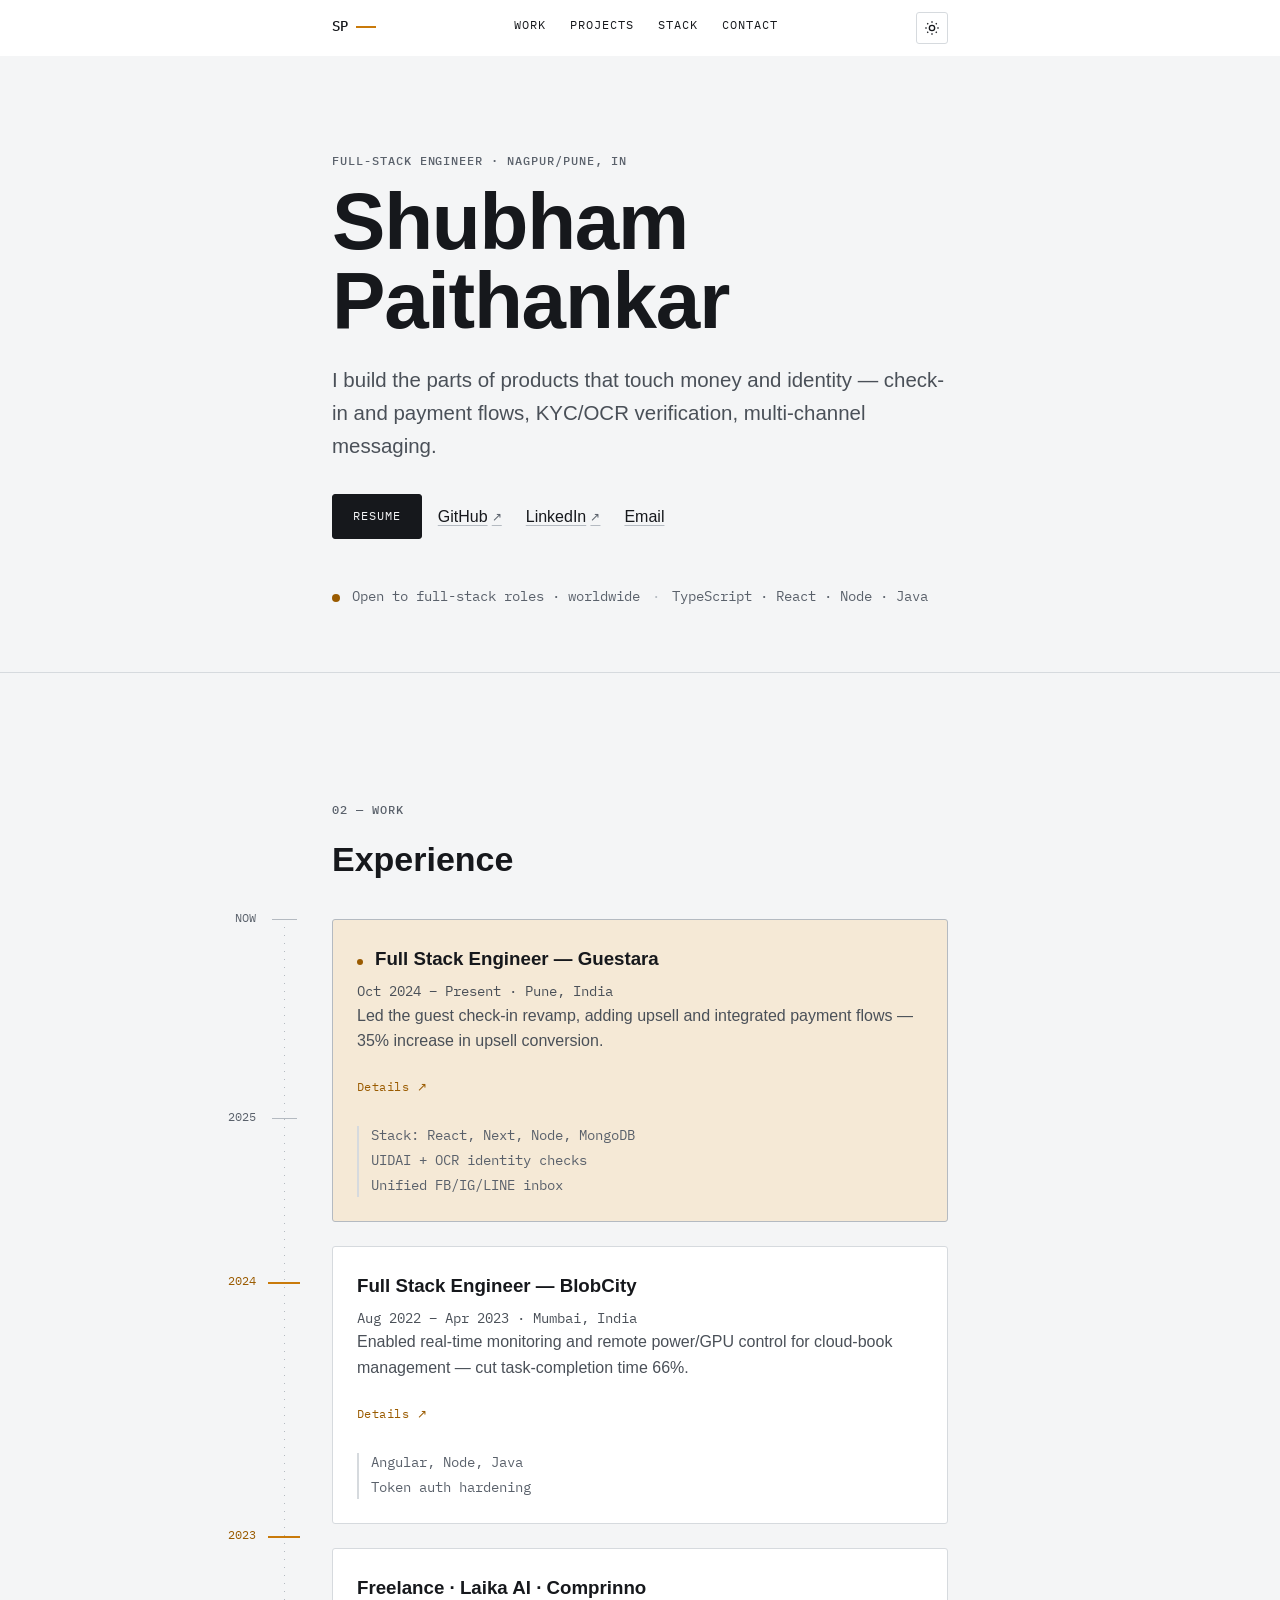
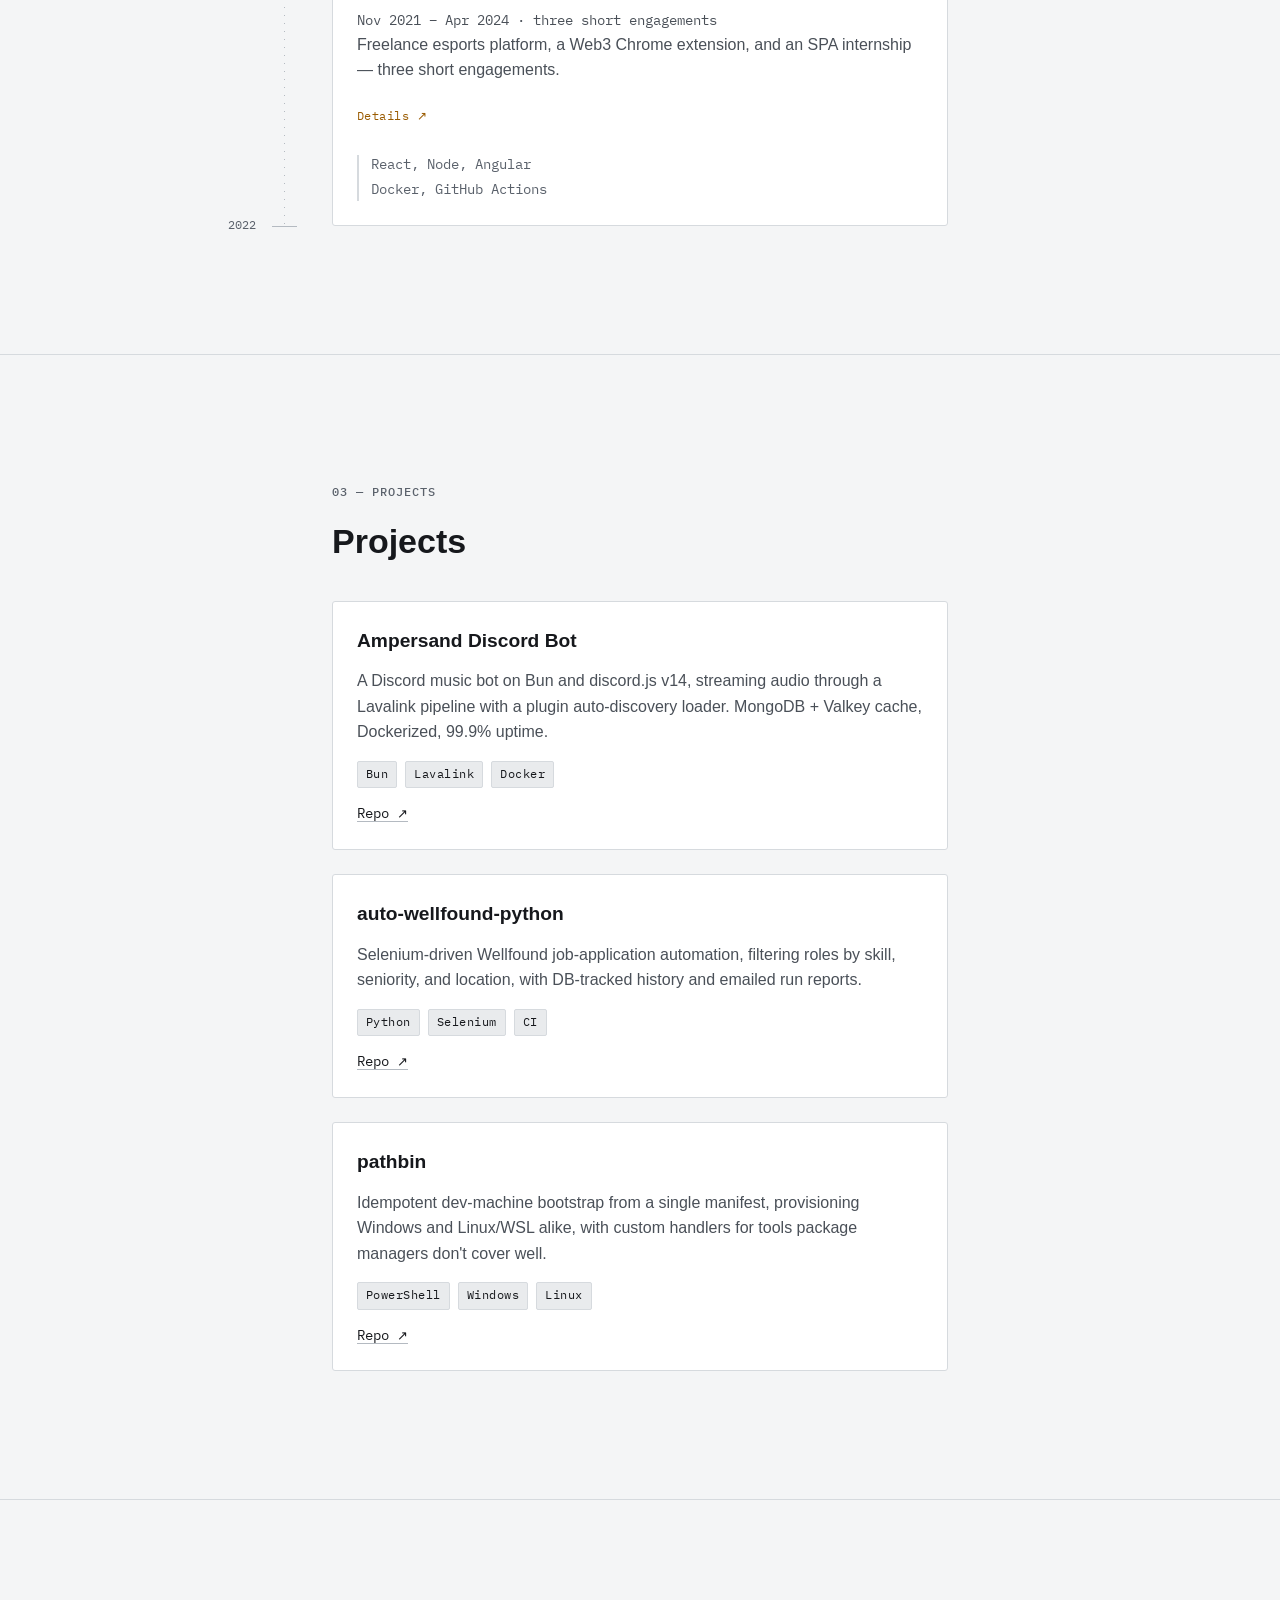
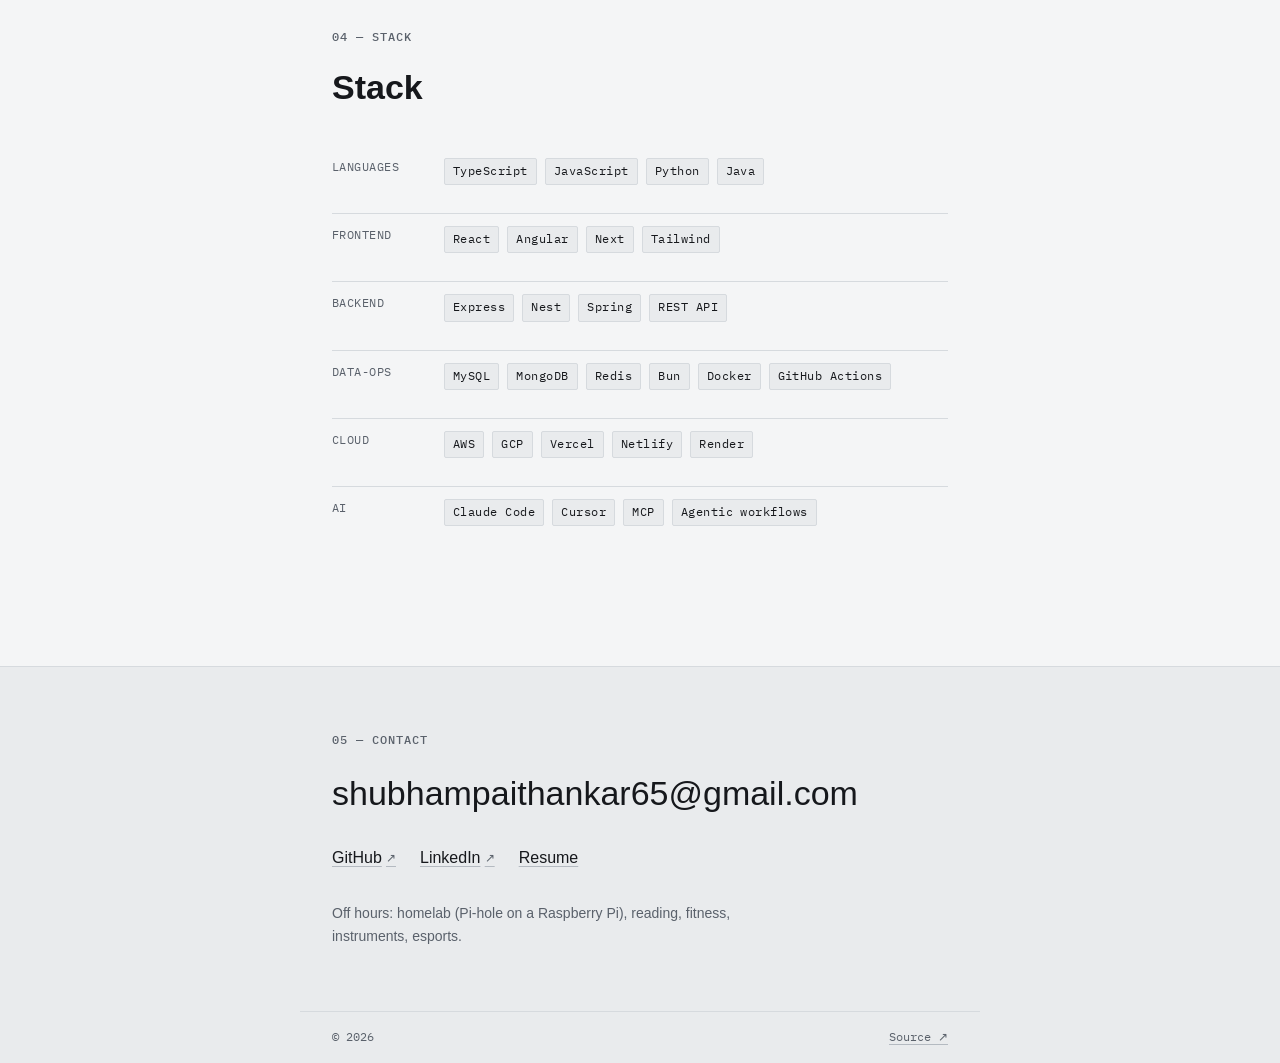
==== index.html @ 301bafac "Update from https://github.com/shubhampaithankar/resume/commit/5183d684d479eb3940af3224e7c071130f71e" ====
<!doctype html>
<html lang="en">
<head>
<meta charset="UTF-8" />
<meta name="viewport" content="width=device-width, initial-scale=1" />
<title>Shubham Paithankar — Full-Stack Engineer</title>
<link rel="icon" href="data:image/svg+xml,%3Csvg xmlns=%27http://www.w3.org/2000/svg%27 viewBox=%270 0 32 32%27%3E%3Crect width=%2732%27 height=%2732%27 fill=%27%2316181C%27/%3E%3Ctext x=%2716%27 y=%2722%27 font-family=%27monospace%27 font-size=%2716%27 font-weight=%27bold%27 fill=%27%23E9A23B%27 text-anchor=%27middle%27%3ESP%3C/text%3E%3C/svg%3E">
<meta name="description" content="Full-stack engineer building check-in, payment, identity verification, and messaging systems. Based in Nagpur/Pune, India." />
<link rel="preload" href="assets/fonts/ibm-plex-sans-condensed-600.woff2" as="font" type="font/woff2" crossorigin />
<link rel="preload" href="assets/fonts/ibm-plex-sans-400.woff2" as="font" type="font/woff2" crossorigin />
<link rel="stylesheet" href="assets/styles.css" />
<script>
  (function () {
    try {
      var stored = localStorage.getItem("theme");
      if (stored === "dark" || stored === "light") {
        document.documentElement.setAttribute("data-theme", stored);
      }
    } catch (e) {}
  })();
</script>
</head>
<body>
<a class="skip-link" href="#main">Skip to content</a>

<header class="site-nav" id="site-nav">
  <div class="container">
    <a class="wordmark" href="#top">SP</a>
    <nav class="nav-links" aria-label="Section navigation">
      <a href="#work">Work</a>
      <a href="#projects">Projects</a>
      <a href="#stack">Stack</a>
      <a href="#contact">Contact</a>
    </nav>
    <div class="nav-actions">
      <button class="theme-toggle" id="theme-toggle" type="button" aria-pressed="false" aria-label="Toggle dark mode">
        <svg class="icon-sun" viewBox="0 0 24 24" fill="none" stroke="currentColor" stroke-width="2" aria-hidden="true"><circle cx="12" cy="12" r="4"/><path d="M12 2v2M12 20v2M4.9 4.9l1.4 1.4M17.7 17.7l1.4 1.4M2 12h2M20 12h2M4.9 19.1l1.4-1.4M17.7 6.3l1.4-1.4"/></svg>
        <svg class="icon-moon" viewBox="0 0 24 24" fill="none" stroke="currentColor" stroke-width="2" aria-hidden="true"><path d="M21 12.8A9 9 0 1 1 11.2 3 7 7 0 0 0 21 12.8z"/></svg>
      </button>
    </div>
  </div>
</header>

<main id="main">
  <section class="hero" id="top" aria-labelledby="hero-heading">
    <div class="container">
      <span class="eyebrow">Full-Stack Engineer &middot; Nagpur/Pune, IN</span>
      <h1 id="hero-heading">Shubham<br />Paithankar</h1>
      <p class="lead">I build the parts of products that touch money and identity — check-in and payment flows, KYC/OCR verification, multi-channel messaging.</p>
      <div class="cta-row">
        <a class="btn btn-primary" href="/resume.pdf" target="_blank" rel="noopener noreferrer">Resume</a>
        <div class="link-row">
          <a class="link-inline ext" href="https://github.com/shubhampaithankar" target="_blank" rel="noopener noreferrer">GitHub</a>
          <a class="link-inline ext" href="https://linkedin.com/in/shubham-paithankar/" target="_blank" rel="noopener noreferrer">LinkedIn</a>
          <a class="link-inline" href="mailto:shubhampaithankar65@gmail.com">Email</a>
        </div>
      </div>
      <p class="availability">
        <span class="availability-dot" aria-hidden="true"></span>
        Open to full-stack roles · worldwide
        <span class="sep">&middot;</span>
        TypeScript &middot; React &middot; Node &middot; Java
      </p>
    </div>
  </section>

  <section id="work" aria-labelledby="work-heading">
    <div class="container">
      <span class="eyebrow">02 — Work</span>
      <h2 id="work-heading" style="font-family: var(--font-display); font-size: var(--t-h2); margin-bottom: var(--sp-6);">Experience</h2>

      <div class="work-layout">
        <!-- ponytail: year-rule ticks are visually-plausible approximations aligned
             to card order, not JS-measured pixel positions; upgrade to a subgrid +
             computed offsets if literal date-accuracy is ever required -->
        <div class="year-rule" aria-hidden="true">
          <div class="rule-track"></div>
          <span class="tick" style="top: 0%"></span>
          <span class="tick-label" style="top: 0%">NOW</span>
          <span class="tick" style="top: 22%"></span>
          <span class="tick-label" style="top: 22%">2025</span>
          <span class="tick tick-boundary" style="top: 40%"></span>
          <span class="tick-label is-boundary" style="top: 40%">2024</span>
          <span class="tick tick-boundary" style="top: 68%"></span>
          <span class="tick-label is-boundary" style="top: 68%">2023</span>
          <span class="tick" style="top: 100%"></span>
          <span class="tick-label" style="top: 100%">2022</span>
        </div>

        <ol class="roles">
          <li class="role-card is-current">
            <div class="role-body">
              <div class="role-head">
                <span class="role-dot" aria-hidden="true"></span>
                <h3>Full Stack Engineer — Guestara</h3>
              </div>
              <p class="role-meta">Oct 2024 &ndash; Present &middot; Pune, India</p>
              <p>Led the guest check-in revamp, adding upsell and integrated payment flows — 35% increase in upsell conversion.</p>
              <div class="role-details">
                <a class="details-link" href="partials/role-guestara.html" hx-get="partials/role-guestara.html" hx-target="closest .role-details" hx-swap="innerHTML">Details &#8599;</a>
              </div>
            </div>
            <aside class="sidenote">
              <ul>
                <li>Stack: React, Next, Node, MongoDB</li>
                <li>UIDAI + OCR identity checks</li>
                <li>Unified FB/IG/LINE inbox</li>
              </ul>
            </aside>
          </li>

          <li class="role-card">
            <div class="role-body">
              <div class="role-head">
                <h3>Full Stack Engineer — BlobCity</h3>
              </div>
              <p class="role-meta">Aug 2022 &ndash; Apr 2023 &middot; Mumbai, India</p>
              <p>Enabled real-time monitoring and remote power/GPU control for cloud-book management — cut task-completion time 66%.</p>
              <div class="role-details">
                <a class="details-link" href="partials/role-blobcity.html" hx-get="partials/role-blobcity.html" hx-target="closest .role-details" hx-swap="innerHTML">Details &#8599;</a>
              </div>
            </div>
            <aside class="sidenote">
              <ul>
                <li>Angular, Node, Java</li>
                <li>Token auth hardening</li>
              </ul>
            </aside>
          </li>

          <li class="role-card">
            <div class="role-body">
              <div class="role-head">
                <h3>Freelance &middot; Laika AI &middot; Comprinno</h3>
              </div>
              <p class="role-meta">Nov 2021 &ndash; Apr 2024 &middot; three short engagements</p>
              <p>Freelance esports platform, a Web3 Chrome extension, and an SPA internship — three short engagements.</p>
              <div class="role-details">
                <a class="details-link" href="partials/role-early.html" hx-get="partials/role-early.html" hx-target="closest .role-details" hx-swap="innerHTML">Details &#8599;</a>
              </div>
            </div>
            <aside class="sidenote">
              <ul>
                <li>React, Node, Angular</li>
                <li>Docker, GitHub Actions</li>
              </ul>
            </aside>
          </li>
        </ol>
      </div>
    </div>
  </section>

  <section id="projects" aria-labelledby="projects-heading">
    <div class="container">
      <span class="eyebrow">03 — Projects</span>
      <h2 id="projects-heading" style="font-family: var(--font-display); font-size: var(--t-h2); margin-bottom: var(--sp-6);">Projects</h2>
      <ul class="project-grid">
        <li class="project-card">
          <h3><a class="title-link" href="https://github.com/shubhampaithankar/ampersand-discord-bot" target="_blank" rel="noopener noreferrer">Ampersand Discord Bot</a></h3>
          <p>A Discord music bot on Bun and discord.js v14, streaming audio through a Lavalink pipeline with a plugin auto-discovery loader. MongoDB + Valkey cache, Dockerized, 99.9% uptime.</p>
          <div class="tag-row">
            <span class="tag">Bun</span>
            <span class="tag">Lavalink</span>
            <span class="tag">Docker</span>
          </div>
          <div class="project-links">
            <a href="https://github.com/shubhampaithankar/ampersand-discord-bot" target="_blank" rel="noopener noreferrer">Repo &#8599;</a>
          </div>
        </li>
        <li class="project-card">
          <h3><a class="title-link" href="https://github.com/shubhampaithankar/auto-wellfound-python" target="_blank" rel="noopener noreferrer">auto-wellfound-python</a></h3>
          <p>Selenium-driven Wellfound job-application automation, filtering roles by skill, seniority, and location, with DB-tracked history and emailed run reports.</p>
          <div class="tag-row">
            <span class="tag">Python</span>
            <span class="tag">Selenium</span>
            <span class="tag">CI</span>
          </div>
          <div class="project-links">
            <a href="https://github.com/shubhampaithankar/auto-wellfound-python" target="_blank" rel="noopener noreferrer">Repo &#8599;</a>
          </div>
        </li>
        <li class="project-card">
          <h3><a class="title-link" href="https://github.com/shubhampaithankar/pathbin" target="_blank" rel="noopener noreferrer">pathbin</a></h3>
          <p>Idempotent dev-machine bootstrap from a single manifest, provisioning Windows and Linux/WSL alike, with custom handlers for tools package managers don't cover well.</p>
          <div class="tag-row">
            <span class="tag">PowerShell</span>
            <span class="tag">Windows</span>
            <span class="tag">Linux</span>
          </div>
          <div class="project-links">
            <a href="https://github.com/shubhampaithankar/pathbin" target="_blank" rel="noopener noreferrer">Repo &#8599;</a>
          </div>
        </li>
      </ul>
    </div>
  </section>

  <section id="stack" aria-labelledby="stack-heading">
    <div class="container">
      <span class="eyebrow">04 — Stack</span>
      <h2 id="stack-heading" style="font-family: var(--font-display); font-size: var(--t-h2); margin-bottom: var(--sp-6);">Stack</h2>
      <dl class="stack-list">
        <div class="stack-row">
          <dt>Languages</dt>
          <dd>
            <span class="tag">TypeScript</span>
            <span class="tag">JavaScript</span>
            <span class="tag">Python</span>
            <span class="tag">Java</span>
          </dd>
        </div>
        <div class="stack-row">
          <dt>Frontend</dt>
          <dd>
            <span class="tag">React</span>
            <span class="tag">Angular</span>
            <span class="tag">Next</span>
            <span class="tag">Tailwind</span>
          </dd>
        </div>
        <div class="stack-row">
          <dt>Backend</dt>
          <dd>
            <span class="tag">Express</span>
            <span class="tag">Nest</span>
            <span class="tag">Spring</span>
            <span class="tag">REST API</span>
          </dd>
        </div>
        <div class="stack-row">
          <dt>Data-Ops</dt>
          <dd>
            <span class="tag">MySQL</span>
            <span class="tag">MongoDB</span>
            <span class="tag">Redis</span>
            <span class="tag">Bun</span>
            <span class="tag">Docker</span>
            <span class="tag">GitHub Actions</span>
          </dd>
        </div>
        <div class="stack-row">
          <dt>Cloud</dt>
          <dd>
            <span class="tag">AWS</span>
            <span class="tag">GCP</span>
            <span class="tag">Vercel</span>
            <span class="tag">Netlify</span>
            <span class="tag">Render</span>
          </dd>
        </div>
        <div class="stack-row">
          <dt>AI</dt>
          <dd>
            <span class="tag">Claude Code</span>
            <span class="tag">Cursor</span>
            <span class="tag">MCP</span>
            <span class="tag">Agentic workflows</span>
          </dd>
        </div>
      </dl>
    </div>
  </section>
</main>

<footer class="site-footer" id="contact" aria-labelledby="contact-heading">
  <div class="container footer-main">
    <span class="eyebrow">05 — Contact</span>
    <h2 id="contact-heading" style="position:absolute;width:1px;height:1px;overflow:hidden;clip:rect(0,0,0,0);">Contact</h2>
    <a class="footer-email" href="mailto:shubhampaithankar65@gmail.com">shubhampaithankar65@gmail.com</a>
    <div class="footer-links">
      <a class="link-inline ext" href="https://github.com/shubhampaithankar" target="_blank" rel="noopener noreferrer">GitHub</a>
      <a class="link-inline ext" href="https://linkedin.com/in/shubham-paithankar/" target="_blank" rel="noopener noreferrer">LinkedIn</a>
      <a class="link-inline" href="/resume.pdf" target="_blank" rel="noopener noreferrer">Resume</a>
    </div>
    <p class="footer-off-hours">Off hours: homelab (Pi-hole on a Raspberry Pi), reading, fitness, instruments, esports.</p>
  </div>
  <div class="container footer-bottom">
    <span>&copy; 2026</span>
    <a href="https://github.com/shubhampaithankar/shubhampaithankar.github.io" target="_blank" rel="noopener noreferrer">Source &#8599;</a>
  </div>
</footer>

<script src="assets/htmx.min.js"></script>
<script>
  (function () {
    var root = document.documentElement;
    var toggle = document.getElementById("theme-toggle");
    var mq = window.matchMedia("(prefers-color-scheme: dark)");

    function currentTheme() {
      var attr = root.getAttribute("data-theme");
      if (attr) return attr;
      return mq.matches ? "dark" : "light";
    }
    function reflect() {
      toggle.setAttribute("aria-pressed", String(currentTheme() === "dark"));
    }
    reflect();

    toggle.addEventListener("click", function () {
      var next = currentTheme() === "dark" ? "light" : "dark";
      root.setAttribute("data-theme", next);
      try {
        localStorage.setItem("theme", next);
      } catch (e) {}
      reflect();
    });

    var nav = document.getElementById("site-nav");
    window.addEventListener(
      "scroll",
      function () {
        nav.classList.toggle("is-scrolled", window.scrollY > 4);
      },
      { passive: true }
    );
  })();
</script>
</body>
</html>
---- assets/styles.css ----
/* ==========================================================================
   Portfolio — "Engineering datasheet"
   Per DESIGN.md. Hand-rolled, no framework.
   ========================================================================== */

/* ---- Fonts (self-hosted, latin subset) ---- */
@font-face {
  font-family: "IBM Plex Sans";
  font-style: normal;
  font-weight: 400;
  font-display: swap;
  src: url("fonts/ibm-plex-sans-400.woff2") format("woff2");
  size-adjust: 100.6%;
  ascent-override: 92%;
  descent-override: 25%;
}
@font-face {
  font-family: "IBM Plex Sans";
  font-style: normal;
  font-weight: 500;
  font-display: swap;
  src: url("fonts/ibm-plex-sans-500.woff2") format("woff2");
  size-adjust: 100.6%;
  ascent-override: 92%;
  descent-override: 25%;
}
@font-face {
  font-family: "IBM Plex Sans Condensed";
  font-style: normal;
  font-weight: 600;
  font-display: swap;
  src: url("fonts/ibm-plex-sans-condensed-600.woff2") format("woff2");
  size-adjust: 96%;
  ascent-override: 95%;
  descent-override: 25%;
}
@font-face {
  font-family: "IBM Plex Mono";
  font-style: normal;
  font-weight: 400;
  font-display: swap;
  src: url("fonts/ibm-plex-mono-400.woff2") format("woff2");
  size-adjust: 104%;
  ascent-override: 90%;
  descent-override: 24%;
}
@font-face {
  font-family: "IBM Plex Mono";
  font-style: normal;
  font-weight: 500;
  font-display: swap;
  src: url("fonts/ibm-plex-mono-500.woff2") format("woff2");
  size-adjust: 104%;
  ascent-override: 90%;
  descent-override: 24%;
}

/* ---- Tokens ---- */
:root {
  color-scheme: light dark;

  --surface-base: #f4f5f6;
  --surface-raised: #ffffff;
  --surface-sunken: #e9ebed;
  --rule: #d6dade;
  --rule-strong: #b4bac1;
  --ink-primary: #16181c;
  --ink-secondary: #4a5058;
  --ink-muted: #5a616b;
  --accent: #9a5b00;
  --accent-graphic: #c97a0a;
  --accent-wash: #f5e9d6;
  --accent-contrast: #ffffff;

  --font-display: "IBM Plex Sans Condensed", sans-serif;
  --font-body: "IBM Plex Sans", sans-serif;
  --font-mono: "IBM Plex Mono", monospace;

  --t-hero: clamp(2.5rem, 9vw, 5rem);
  --t-h2: clamp(1.5rem, 3vw, 2.125rem);
  --t-h3: clamp(1.125rem, 1.5vw, 1.25rem);
  --t-body: clamp(1rem, 0.6vw, 1.0625rem);
  --t-lead: clamp(1.125rem, 1.6vw, 1.375rem);
  --t-small: 0.875rem;
  --t-label: 0.75rem;
  --t-data: 0.8125rem;

  --sp-1: 4px;
  --sp-2: 8px;
  --sp-3: 12px;
  --sp-4: 16px;
  --sp-5: 24px;
  --sp-6: 32px;
  --sp-7: 48px;
  --sp-8: 64px;
  --sp-9: 96px;
  --sp-10: 128px;

  --r-sm: 2px;
  --r-md: 3px;

  --dur-fast: 120ms;
  --dur-slow: 600ms;
  --ease: cubic-bezier(0.2, 0, 0, 1);
}

@media (prefers-color-scheme: dark) {
  :root {
    --surface-base: #101215;
    --surface-raised: #16191d;
    --surface-sunken: #0a0c0e;
    --rule: #2a2f36;
    --rule-strong: #3c434c;
    --ink-primary: #e8eaed;
    --ink-secondary: #b0b6be;
    --ink-muted: #868e99;
    --accent: #e9a23b;
    --accent-graphic: #e9a23b;
    --accent-wash: #241c0e;
    --accent-contrast: #101215;
  }
}
:root[data-theme="dark"] {
  --surface-base: #101215;
  --surface-raised: #16191d;
  --surface-sunken: #0a0c0e;
  --rule: #2a2f36;
  --rule-strong: #3c434c;
  --ink-primary: #e8eaed;
  --ink-secondary: #b0b6be;
  --ink-muted: #868e99;
  --accent: #e9a23b;
  --accent-graphic: #e9a23b;
  --accent-wash: #241c0e;
  --accent-contrast: #101215;
}
:root[data-theme="light"] {
  --surface-base: #f4f5f6;
  --surface-raised: #ffffff;
  --surface-sunken: #e9ebed;
  --rule: #d6dade;
  --rule-strong: #b4bac1;
  --ink-primary: #16181c;
  --ink-secondary: #4a5058;
  --ink-muted: #5a616b;
  --accent: #9a5b00;
  --accent-graphic: #c97a0a;
  --accent-wash: #f5e9d6;
  --accent-contrast: #ffffff;
}

@media (prefers-reduced-motion: reduce) {
  * {
    animation-duration: 1ms !important;
    transition-duration: 1ms !important;
  }
}

/* ---- Reset ---- */
*,
*::before,
*::after {
  box-sizing: border-box;
}
html {
  -webkit-text-size-adjust: 100%;
}
body {
  margin: 0;
  background: var(--surface-base);
  color: var(--ink-primary);
  font-family: var(--font-body);
  font-size: var(--t-body);
  line-height: 1.6;
  transition: background var(--dur-fast) var(--ease), color var(--dur-fast) var(--ease);
}
img {
  max-width: 100%;
  display: block;
}
a {
  color: inherit;
}
ul,
ol,
dl {
  margin: 0;
  padding: 0;
  list-style: none;
}
h1,
h2,
h3,
p,
dd,
dt {
  margin: 0;
}
button {
  font: inherit;
  color: inherit;
  background: none;
  border: 0;
  cursor: pointer;
}

/* ---- Skip link ---- */
.skip-link {
  position: absolute;
  left: var(--sp-4);
  top: -48px;
  z-index: 100;
  background: var(--ink-primary);
  color: var(--surface-base);
  padding: var(--sp-2) var(--sp-4);
  border-radius: var(--r-md);
  font-family: var(--font-mono);
  font-size: var(--t-label);
  text-decoration: none;
  transition: top var(--dur-fast) var(--ease);
}
.skip-link:focus {
  top: var(--sp-4);
}

/* ---- Focus ---- */
a:focus-visible,
button:focus-visible {
  outline: 2px solid var(--accent-graphic);
  outline-offset: 3px;
  border-radius: var(--r-sm);
}

/* ---- Layout primitives ---- */
.container {
  max-width: 680px;
  margin-inline: auto;
  padding-inline: var(--sp-4);
  position: relative;
}
@media (min-width: 768px) {
  .container {
    padding-inline: var(--sp-6);
  }
}
main section {
  padding-block: var(--sp-8);
  scroll-margin-top: 72px;
}
@media (min-width: 768px) {
  main section {
    padding-block: var(--sp-10);
  }
}
main section + section {
  border-top: 1px solid var(--rule);
}

.eyebrow {
  display: block;
  font-family: var(--font-mono);
  font-size: var(--t-label);
  font-weight: 500;
  letter-spacing: 0.08em;
  text-transform: uppercase;
  color: var(--ink-muted);
  margin-bottom: var(--sp-3);
}

h1,
h2,
h3 {
  font-weight: 600;
}

/* ---- Nav ---- */
.site-nav {
  position: sticky;
  top: 0;
  z-index: 50;
  height: 56px;
  display: flex;
  align-items: center;
  background: color-mix(in srgb, var(--surface-raised) 92%, transparent);
  backdrop-filter: saturate(1.4);
  -webkit-backdrop-filter: saturate(1.4);
  border-bottom: 1px solid transparent;
  transition: border-color var(--dur-fast) var(--ease);
}
.site-nav.is-scrolled {
  border-bottom-color: var(--rule);
}
.site-nav .container {
  display: flex;
  align-items: center;
  justify-content: space-between;
  gap: var(--sp-4);
  width: 100%;
}
.wordmark {
  font-family: var(--font-mono);
  font-weight: 500;
  font-size: var(--t-data);
  text-decoration: none;
  display: inline-flex;
  align-items: center;
  gap: var(--sp-2);
}
.wordmark::after {
  content: "";
  width: 20px;
  height: 2px;
  background: var(--accent-graphic);
  display: inline-block;
}
.nav-links {
  display: flex;
  gap: var(--sp-5);
  overflow-x: auto;
  -ms-overflow-style: none;
  scrollbar-width: none;
}
.nav-links::-webkit-scrollbar {
  display: none;
}
.nav-links a {
  font-family: var(--font-mono);
  font-size: var(--t-label);
  letter-spacing: 0.08em;
  text-transform: uppercase;
  text-decoration: none;
  white-space: nowrap;
  padding-bottom: 2px;
  border-bottom: 2px solid transparent;
}
.nav-links a:hover {
  color: var(--accent);
}
.nav-links a:target,
.nav-links a.is-active {
  color: var(--accent);
  border-bottom-color: var(--accent);
}
.nav-actions {
  display: flex;
  align-items: center;
  gap: var(--sp-3);
}

.theme-toggle {
  width: 32px;
  height: 32px;
  display: inline-flex;
  align-items: center;
  justify-content: center;
  border-radius: var(--r-md);
  border: 1px solid var(--rule);
  flex: none;
}
.theme-toggle:hover {
  border-color: var(--rule-strong);
}
.theme-toggle svg {
  width: 16px;
  height: 16px;
}
.theme-toggle .icon-moon {
  display: none;
}
:root[data-theme="dark"] .theme-toggle .icon-sun {
  display: none;
}
:root[data-theme="dark"] .theme-toggle .icon-moon {
  display: block;
}
@media (prefers-color-scheme: dark) {
  .theme-toggle .icon-sun {
    display: none;
  }
  .theme-toggle .icon-moon {
    display: block;
  }
  :root[data-theme="light"] .theme-toggle .icon-sun {
    display: block;
  }
  :root[data-theme="light"] .theme-toggle .icon-moon {
    display: none;
  }
}

/* ---- Hero ---- */
.hero {
  padding-top: var(--sp-9);
  padding-bottom: var(--sp-8);
  min-height: 40vh;
  display: flex;
  flex-direction: column;
  justify-content: center;
}
.hero h1 {
  font-family: var(--font-display);
  font-size: var(--t-hero);
  line-height: 0.98;
  letter-spacing: -0.015em;
  max-width: 14ch;
}
.hero .lead {
  font-size: var(--t-lead);
  color: var(--ink-secondary);
  max-width: 56ch;
  margin-top: var(--sp-5);
}
.cta-row {
  display: flex;
  flex-wrap: wrap;
  align-items: center;
  gap: var(--sp-4);
  margin-top: var(--sp-6);
}
.btn {
  display: inline-flex;
  align-items: center;
  gap: var(--sp-2);
  padding: 12px 20px;
  border-radius: var(--r-md);
  font-family: var(--font-mono);
  font-size: var(--t-label);
  letter-spacing: 0.08em;
  text-transform: uppercase;
  text-decoration: none;
  transition: background var(--dur-fast) var(--ease), color var(--dur-fast) var(--ease),
    border-color var(--dur-fast) var(--ease), transform var(--dur-fast) var(--ease);
}
.btn-primary {
  background: var(--ink-primary);
  color: var(--surface-base);
  border: 1px solid var(--ink-primary);
}
.btn-primary:hover {
  background: var(--accent);
  border-color: var(--accent);
  color: var(--accent-contrast);
}
.btn-primary:active {
  transform: translateY(1px);
}
.btn-secondary {
  background: transparent;
  border: 1px solid var(--rule-strong);
  color: var(--ink-primary);
}
.btn-secondary:hover {
  border-color: var(--accent);
  background: var(--accent-wash);
}
.btn-secondary:active {
  transform: translateY(1px);
}
.link-row {
  display: flex;
  flex-wrap: wrap;
  gap: var(--sp-5);
}
.link-inline {
  text-decoration: underline;
  text-decoration-color: var(--rule-strong);
  text-underline-offset: 3px;
  text-decoration-thickness: 1px;
  transition: text-decoration-color var(--dur-fast) var(--ease), color var(--dur-fast) var(--ease);
}
.link-inline:hover {
  text-decoration-color: var(--accent);
  text-decoration-thickness: 2px;
  color: var(--accent);
}
.ext::after {
  content: "↗";
  font-size: 0.75em;
  margin-left: 0.35em;
  color: var(--ink-muted);
  vertical-align: middle;
}

.availability {
  display: flex;
  flex-wrap: wrap;
  align-items: center;
  gap: var(--sp-3);
  margin-top: var(--sp-7);
  font-family: var(--font-mono);
  font-size: var(--t-data);
  color: var(--ink-muted);
}
.availability-dot {
  width: 8px;
  height: 8px;
  border-radius: 50%;
  background: var(--accent);
  flex: none;
}
.availability .sep {
  color: var(--rule-strong);
}

/* ---- Work / year rule ---- */
.work-layout {
  position: relative;
}
.year-rule {
  display: none;
}
/* ponytail: 900px = 680px column + 72px gutter fits; below that the rule would clip */
@media (min-width: 900px) {
  .year-rule {
    display: block;
    position: absolute;
    left: -72px;
    top: 0;
    bottom: 0;
    width: 56px;
  }
}
.year-rule .rule-track {
  position: absolute;
  left: 24px;
  top: 0;
  bottom: 0;
  width: 1px;
  background: repeating-linear-gradient(
    to bottom,
    var(--rule-strong) 0,
    var(--rule-strong) 1px,
    transparent 1px,
    transparent 8px
  );
  transform-origin: top;
  transform: scaleY(0);
  animation: draw-rule var(--dur-slow) var(--ease) 200ms forwards;
}
@media (prefers-reduced-motion: reduce) {
  .year-rule .rule-track {
    animation: none;
    transform: scaleY(1);
  }
}
@keyframes draw-rule {
  to {
    transform: scaleY(1);
  }
}
.year-rule .tick {
  position: absolute;
  left: 12px;
  width: 25px;
  height: 1px;
  background: var(--rule-strong);
}
.year-rule .tick.tick-boundary {
  background: var(--accent-graphic);
  height: 2px;
  width: 32px;
  left: 8px;
}
.year-rule .tick-label {
  position: absolute;
  left: -4px;
  transform: translate(-100%, -50%);
  font-family: var(--font-mono);
  font-size: var(--t-label);
  color: var(--ink-muted);
  white-space: nowrap;
}
.year-rule .tick-boundary + .tick-label,
.year-rule .tick-label.is-boundary {
  color: var(--accent);
}

.roles {
  display: flex;
  flex-direction: column;
  gap: var(--sp-5);
}
.role-card {
  background: var(--surface-raised);
  border: 1px solid var(--rule);
  border-radius: var(--r-md);
  padding: var(--sp-5);
  display: grid;
  gap: var(--sp-4);
}
.role-card.is-current {
  background: var(--accent-wash);
  border-color: var(--rule-strong);
}
.role-head {
  display: flex;
  flex-wrap: wrap;
  align-items: baseline;
  gap: var(--sp-3);
  margin-bottom: var(--sp-2);
}
.role-head h3 {
  font-family: var(--font-body);
}
.role-dot {
  width: 6px;
  height: 6px;
  border-radius: 50%;
  background: var(--accent);
  flex: none;
}
.role-meta {
  font-family: var(--font-mono);
  font-size: var(--t-data);
  color: var(--ink-muted);
}
.role-body p {
  color: var(--ink-secondary);
  max-width: 68ch;
}
.role-details {
  margin-top: var(--sp-3);
}
.role-details ul {
  display: flex;
  flex-direction: column;
  gap: var(--sp-2);
}
.role-details li {
  color: var(--ink-secondary);
  padding-left: var(--sp-4);
  position: relative;
}
.role-details li::before {
  content: "";
  position: absolute;
  left: 0;
  top: 0.65em;
  width: 5px;
  height: 1px;
  background: var(--rule-strong);
}
.details-link {
  display: inline-flex;
  align-items: center;
  gap: var(--sp-1);
  margin-top: var(--sp-3);
  font-family: var(--font-mono);
  font-size: var(--t-label);
  letter-spacing: 0.04em;
  text-decoration: none;
  color: var(--accent);
  border-bottom: 1px solid transparent;
}
.details-link:hover {
  border-bottom-color: var(--accent);
}
.sub-roles {
  display: flex;
  flex-direction: column;
  gap: var(--sp-3);
  margin-top: var(--sp-3);
}
.sub-role {
  padding-left: var(--sp-4);
  border-left: 2px solid var(--rule);
}
.sub-role .sub-role-title {
  font-family: var(--font-mono);
  font-size: var(--t-data);
  color: var(--ink-muted);
  margin-bottom: 4px;
}

.sidenote {
  font-family: var(--font-mono);
  font-size: var(--t-data);
  color: var(--ink-muted);
  border-left: 2px solid var(--rule);
  padding-left: var(--sp-3);
  max-width: none;
  margin-top: var(--sp-3);
}
.sidenote ul {
  display: flex;
  flex-direction: column;
  gap: var(--sp-1);
}

/* ---- Projects ---- */
.project-grid {
  display: grid;
  grid-template-columns: 1fr;
  gap: var(--sp-5);
}
.project-card {
  position: relative;
  background: var(--surface-raised);
  border: 1px solid var(--rule);
  border-radius: var(--r-md);
  padding: var(--sp-5);
  transition: border-color var(--dur-fast) var(--ease);
}
@media (hover: hover) {
  .project-card:hover {
    border-color: var(--rule-strong);
  }
}
.project-card h3 {
  font-size: var(--t-h3);
}
.project-card .title-link {
  text-decoration: none;
}
.project-card .title-link::after {
  content: "";
  position: absolute;
  inset: 0;
}
.project-card p {
  color: var(--ink-secondary);
  margin-top: var(--sp-3);
}
.tag-row {
  display: flex;
  flex-wrap: wrap;
  gap: var(--sp-2);
  margin-top: var(--sp-4);
}
.tag {
  font-family: var(--font-mono);
  font-size: var(--t-label);
  letter-spacing: 0.04em;
  background: var(--surface-sunken);
  border: 1px solid var(--rule);
  border-radius: var(--r-sm);
  padding: 3px 8px;
}
.project-links {
  position: relative;
  z-index: 1;
  margin-top: var(--sp-4);
  display: flex;
  gap: var(--sp-4);
}
.project-links a {
  font-family: var(--font-mono);
  font-size: var(--t-data);
  text-decoration: underline;
  text-decoration-color: var(--rule-strong);
  text-underline-offset: 3px;
}
.project-links a:hover {
  text-decoration-color: var(--accent);
  color: var(--accent);
}

/* ---- Stack ---- */
.stack-list {
  display: flex;
  flex-direction: column;
  gap: var(--sp-4);
}
.stack-row {
  display: grid;
  grid-template-columns: 96px 1fr;
  gap: var(--sp-4);
  padding-block: var(--sp-3);
  border-top: 1px solid var(--rule);
}
.stack-row:first-child {
  border-top: none;
}
.stack-row dt {
  font-family: var(--font-mono);
  font-size: var(--t-label);
  letter-spacing: 0.04em;
  text-transform: uppercase;
  color: var(--ink-muted);
}
.stack-row dd {
  display: flex;
  flex-wrap: wrap;
  gap: var(--sp-2);
}

/* ---- Footer ---- */
.site-footer {
  background: var(--surface-sunken);
  border-top: 1px solid var(--rule);
}
.footer-main {
  padding-block: var(--sp-8);
}
.footer-main .eyebrow {
  margin-bottom: var(--sp-4);
}
.footer-email {
  font-family: var(--font-display);
  font-size: var(--t-h2);
  text-decoration: none;
  display: inline-block;
}
.footer-email:hover {
  color: var(--accent);
}
.footer-links {
  margin-top: var(--sp-5);
  display: flex;
  flex-wrap: wrap;
  gap: var(--sp-5);
}
.footer-off-hours {
  margin-top: var(--sp-6);
  color: var(--ink-muted);
  font-size: var(--t-small);
  max-width: 56ch;
}
.footer-bottom {
  border-top: 1px solid var(--rule);
  padding-block: var(--sp-4);
  display: flex;
  flex-wrap: wrap;
  justify-content: space-between;
  gap: var(--sp-3);
  font-family: var(--font-mono);
  font-size: var(--t-label);
  color: var(--ink-muted);
}
.footer-bottom a {
  text-decoration: underline;
  text-decoration-color: var(--rule-strong);
  text-underline-offset: 3px;
}
.footer-bottom a:hover {
  color: var(--accent);
  text-decoration-color: var(--accent);
}
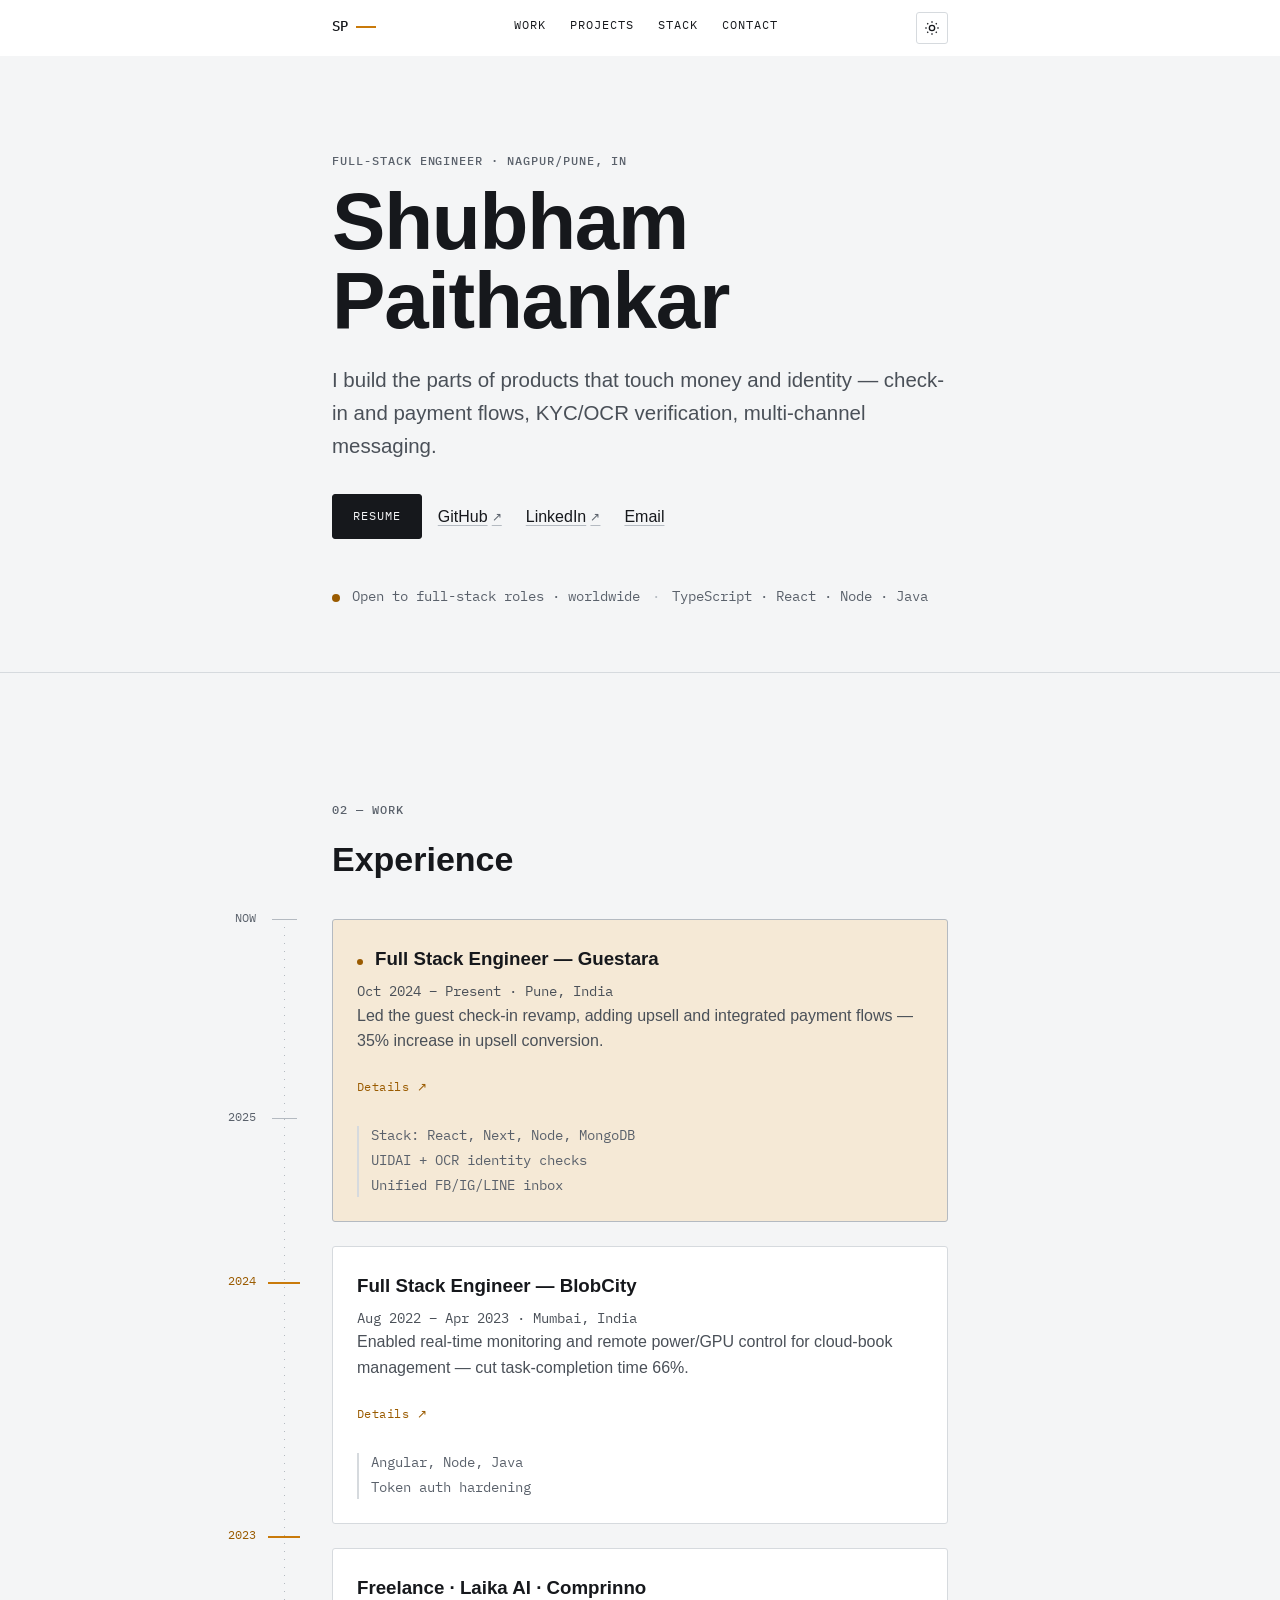
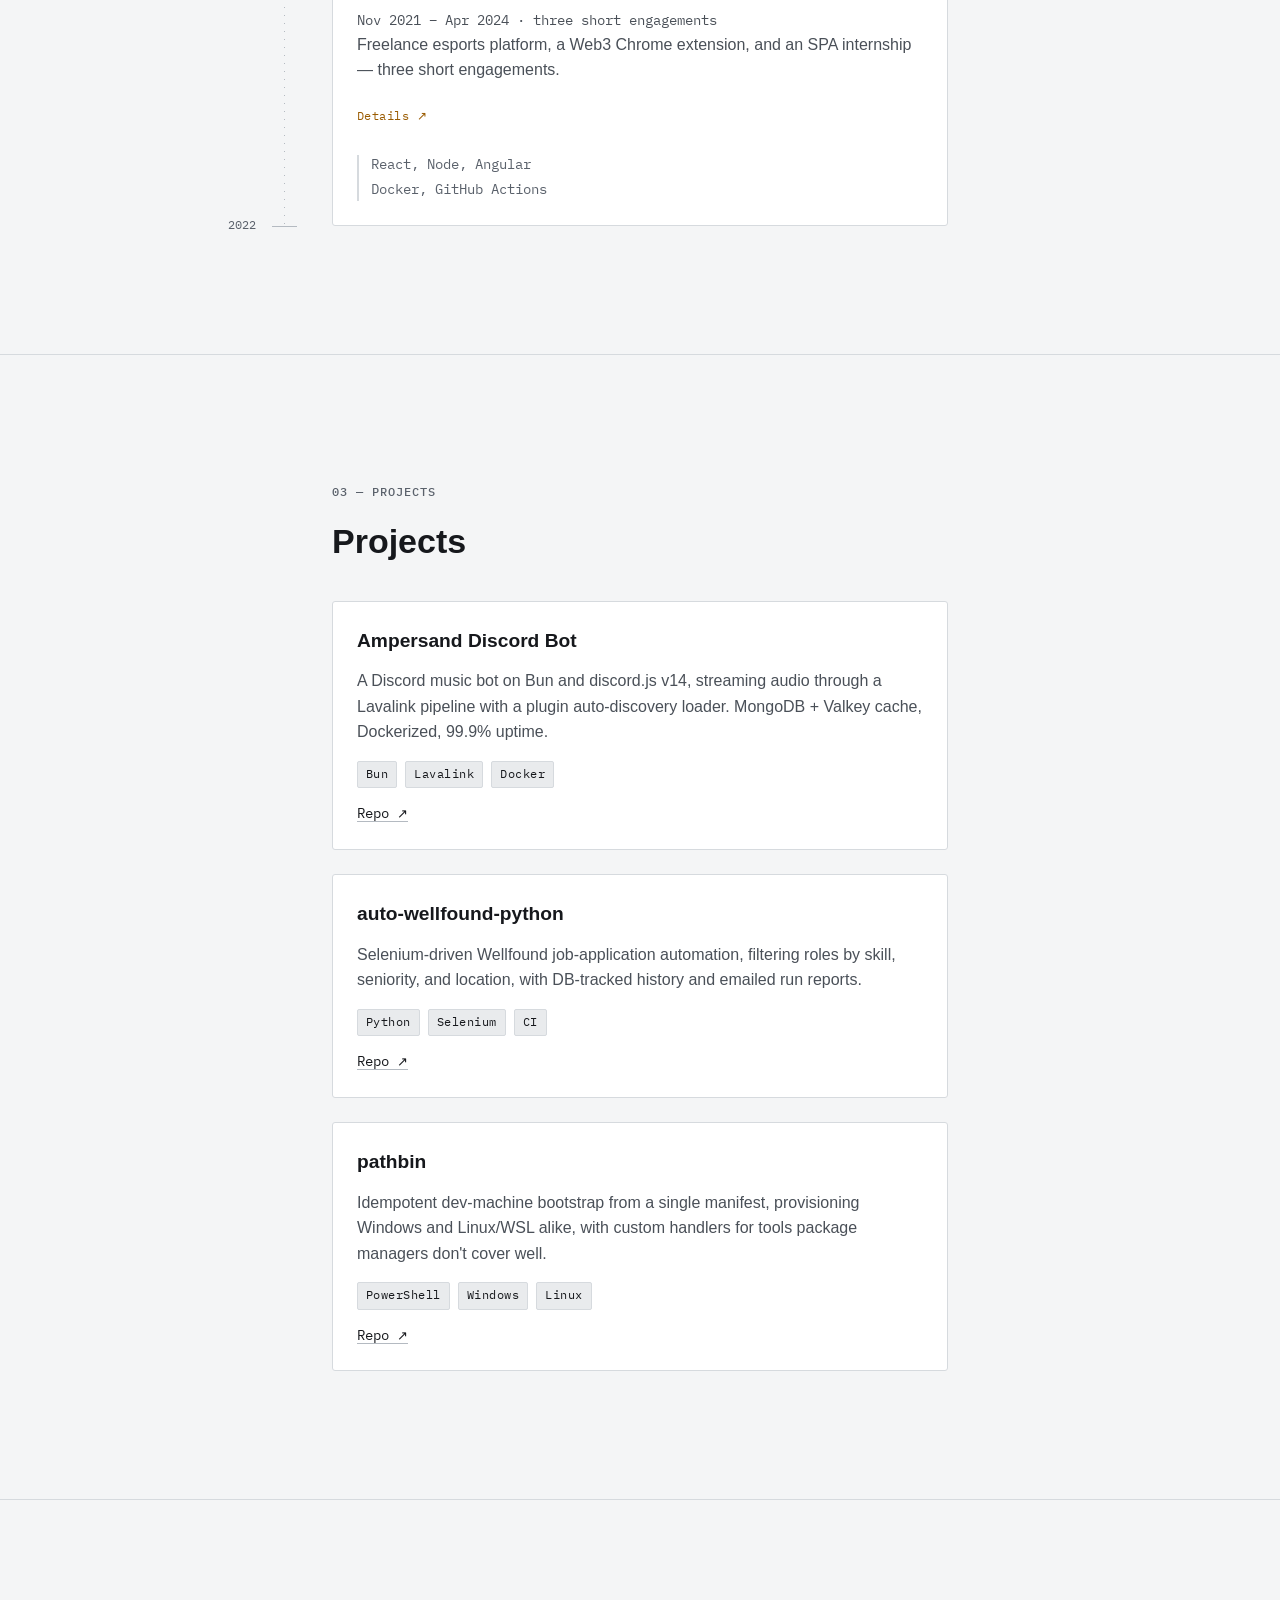
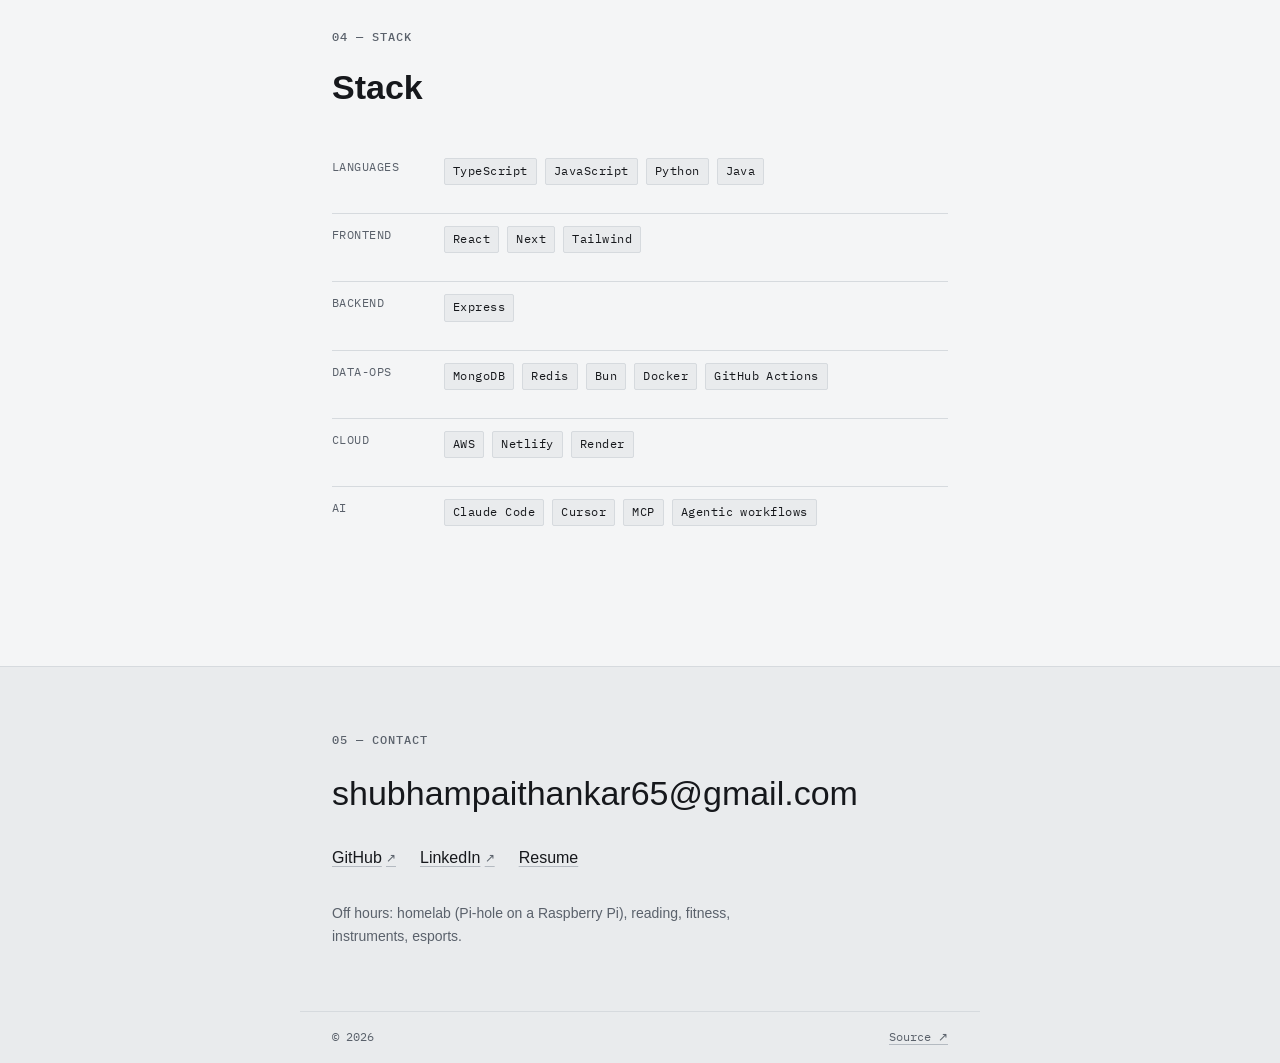
==== commit bfc43119: "Update from https://github.com/shubhampaithankar/resume/commit/1160b96be25b3b29dd68238f2ab653122a35e" ====
--- a/index.html
+++ b/index.html
@@ -214,7 +214,6 @@
           <dt>Frontend</dt>
           <dd>
             <span class="tag">React</span>
-            <span class="tag">Angular</span>
             <span class="tag">Next</span>
             <span class="tag">Tailwind</span>
           </dd>
@@ -223,15 +222,11 @@
           <dt>Backend</dt>
           <dd>
             <span class="tag">Express</span>
-            <span class="tag">Nest</span>
-            <span class="tag">Spring</span>
-            <span class="tag">REST API</span>
           </dd>
         </div>
         <div class="stack-row">
           <dt>Data-Ops</dt>
           <dd>
-            <span class="tag">MySQL</span>
             <span class="tag">MongoDB</span>
             <span class="tag">Redis</span>
             <span class="tag">Bun</span>
@@ -243,8 +238,6 @@
           <dt>Cloud</dt>
           <dd>
             <span class="tag">AWS</span>
-            <span class="tag">GCP</span>
-            <span class="tag">Vercel</span>
             <span class="tag">Netlify</span>
             <span class="tag">Render</span>
           </dd>
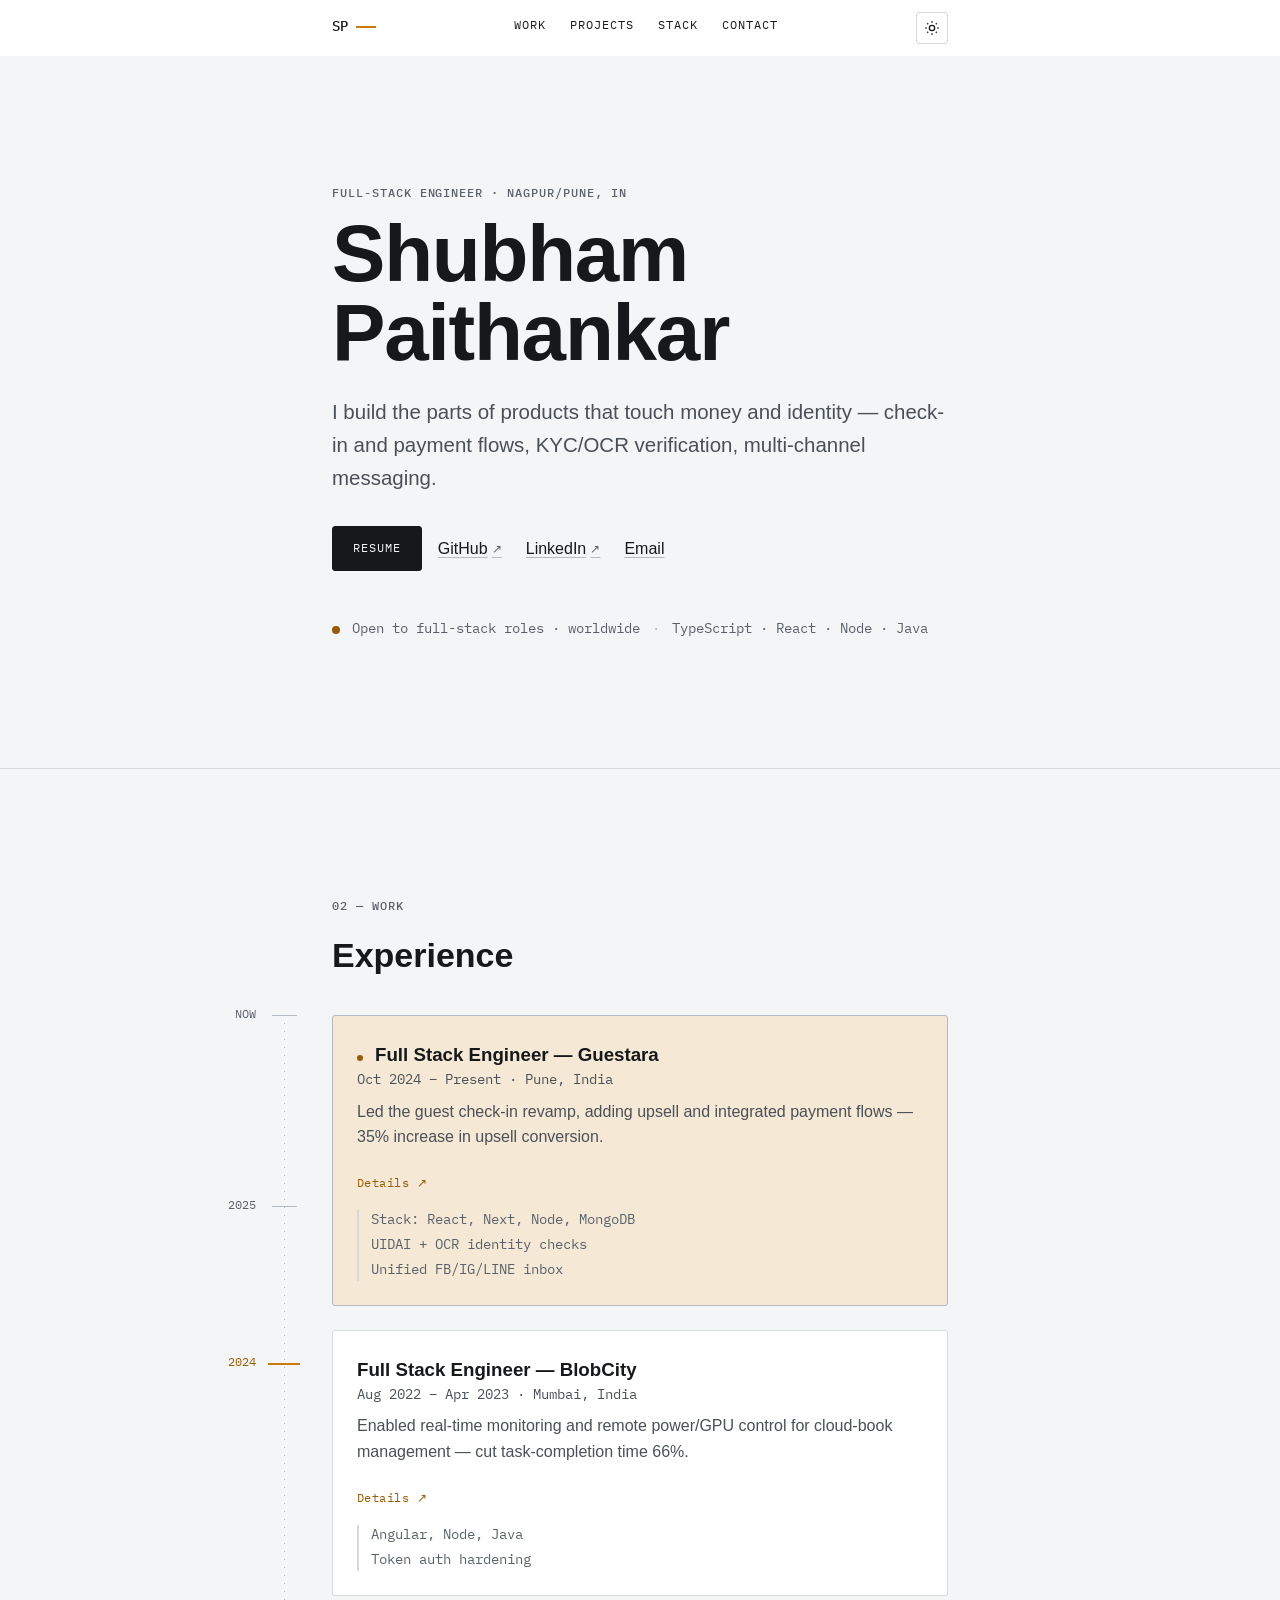
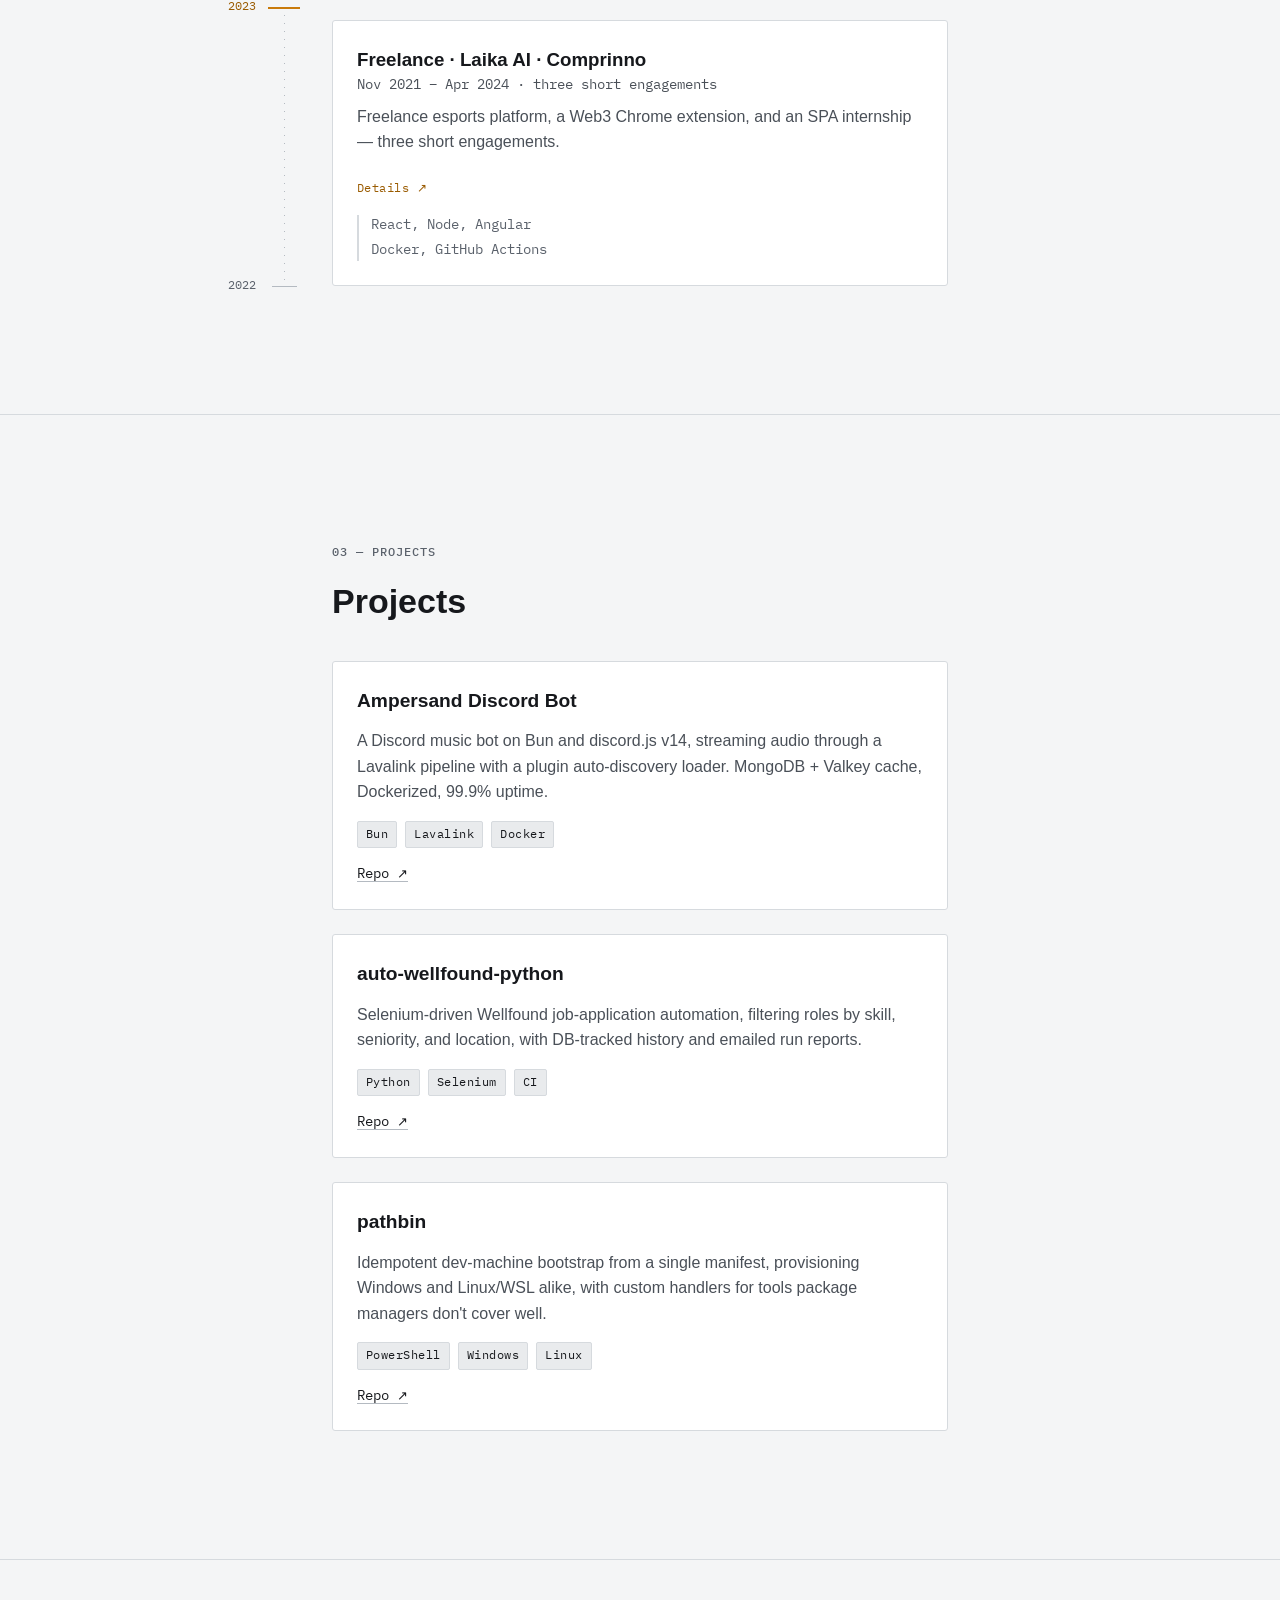
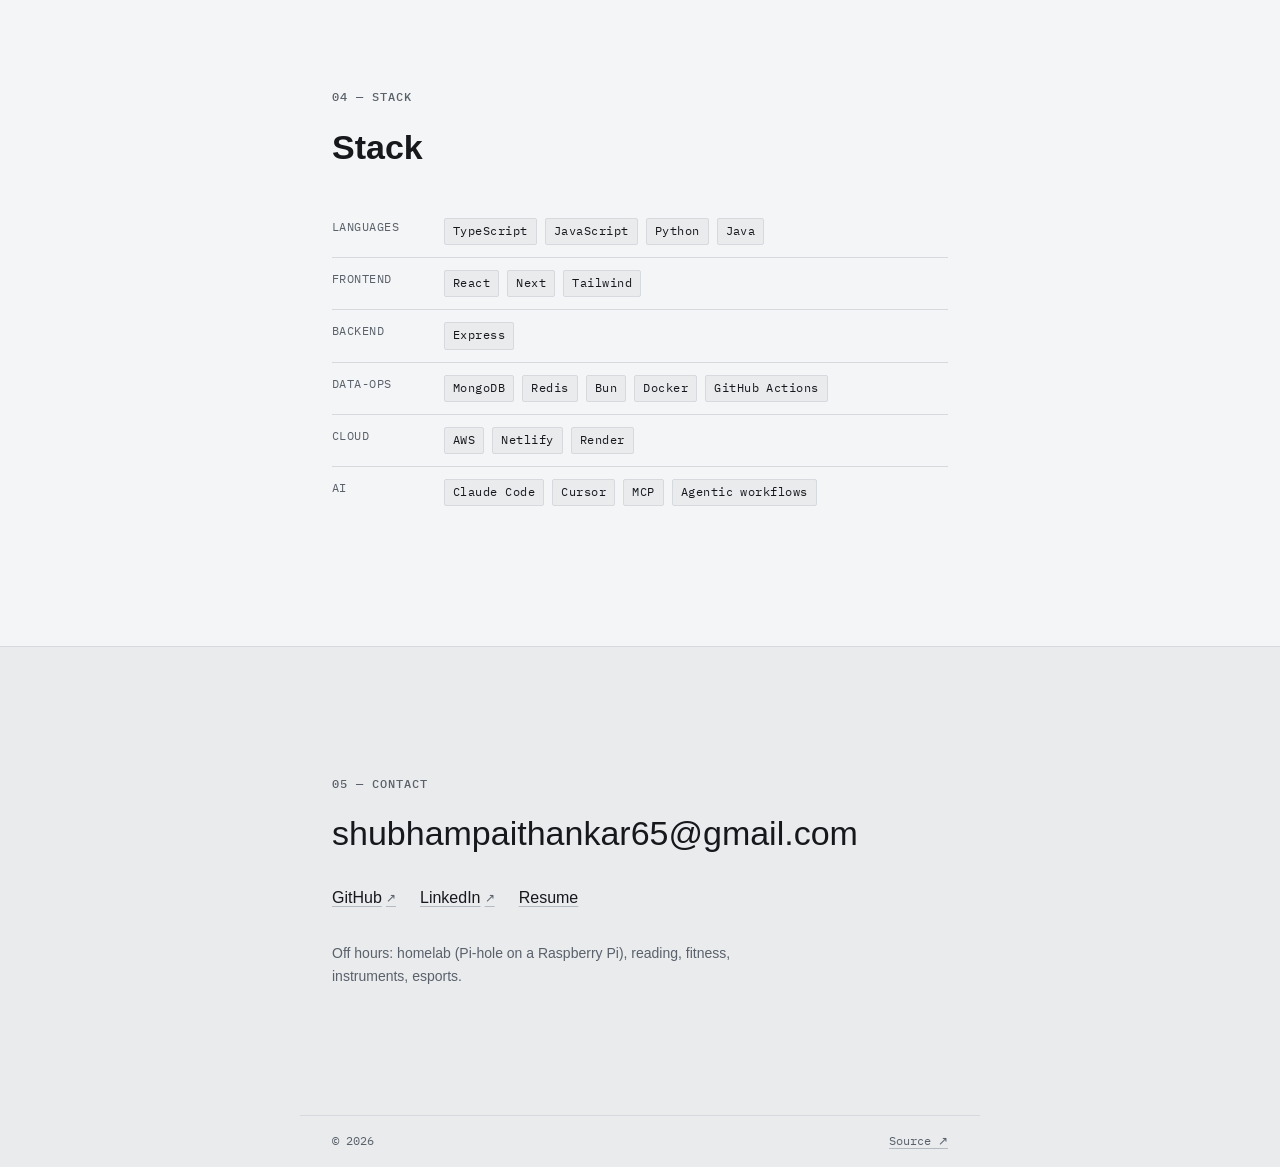
==== commit b554f5cf: "Update from https://github.com/shubhampaithankar/resume/commit/eae25cee4c8fcf70231e800f8e976245049c9" ====
--- a/index.html
+++ b/index.html
@@ -67,7 +67,7 @@
   <section id="work" aria-labelledby="work-heading">
     <div class="container">
       <span class="eyebrow">02 — Work</span>
-      <h2 id="work-heading" style="font-family: var(--font-display); font-size: var(--t-h2); margin-bottom: var(--sp-6);">Experience</h2>
+      <h2 id="work-heading">Experience</h2>
 
       <div class="work-layout">
         <!-- ponytail: year-rule ticks are visually-plausible approximations aligned
@@ -154,7 +154,7 @@
   <section id="projects" aria-labelledby="projects-heading">
     <div class="container">
       <span class="eyebrow">03 — Projects</span>
-      <h2 id="projects-heading" style="font-family: var(--font-display); font-size: var(--t-h2); margin-bottom: var(--sp-6);">Projects</h2>
+      <h2 id="projects-heading">Projects</h2>
       <ul class="project-grid">
         <li class="project-card">
           <h3><a class="title-link" href="https://github.com/shubhampaithankar/ampersand-discord-bot" target="_blank" rel="noopener noreferrer">Ampersand Discord Bot</a></h3>
@@ -199,7 +199,7 @@
   <section id="stack" aria-labelledby="stack-heading">
     <div class="container">
       <span class="eyebrow">04 — Stack</span>
-      <h2 id="stack-heading" style="font-family: var(--font-display); font-size: var(--t-h2); margin-bottom: var(--sp-6);">Stack</h2>
+      <h2 id="stack-heading">Stack</h2>
       <dl class="stack-list">
         <div class="stack-row">
           <dt>Languages</dt>
--- a/assets/styles.css
+++ b/assets/styles.css
@@ -267,6 +267,12 @@
   margin-bottom: var(--sp-3);
 }
 
+main section h2 {
+  font-family: var(--font-display);
+  font-size: var(--t-h2);
+  margin-bottom: var(--sp-6);
+}
+
 h1,
 h2,
 h3 {
@@ -390,12 +396,16 @@
 
 /* ---- Hero ---- */
 .hero {
-  padding-top: var(--sp-9);
-  padding-bottom: var(--sp-8);
+  padding-block: var(--sp-8);
   min-height: 40vh;
   display: flex;
   flex-direction: column;
   justify-content: center;
+}
+@media (min-width: 768px) {
+  .hero {
+    padding-block: var(--sp-10);
+  }
 }
 .hero h1 {
   font-family: var(--font-display);
@@ -597,7 +607,7 @@
   flex-wrap: wrap;
   align-items: baseline;
   gap: var(--sp-3);
-  margin-bottom: var(--sp-2);
+  margin-bottom: 0;
 }
 .role-head h3 {
   font-family: var(--font-body);
@@ -613,6 +623,7 @@
   font-family: var(--font-mono);
   font-size: var(--t-data);
   color: var(--ink-muted);
+  margin-bottom: var(--sp-2);
 }
 .role-body p {
   color: var(--ink-secondary);
@@ -669,7 +680,7 @@
   font-family: var(--font-mono);
   font-size: var(--t-data);
   color: var(--ink-muted);
-  margin-bottom: 4px;
+  margin-bottom: var(--sp-1);
 }
 
 .sidenote {
@@ -679,7 +690,7 @@
   border-left: 2px solid var(--rule);
   padding-left: var(--sp-3);
   max-width: none;
-  margin-top: var(--sp-3);
+  margin-top: 0;
 }
 .sidenote ul {
   display: flex;
@@ -741,7 +752,7 @@
   z-index: 1;
   margin-top: var(--sp-4);
   display: flex;
-  gap: var(--sp-4);
+  gap: var(--sp-5);
 }
 .project-links a {
   font-family: var(--font-mono);
@@ -759,7 +770,7 @@
 .stack-list {
   display: flex;
   flex-direction: column;
-  gap: var(--sp-4);
+  gap: 0;
 }
 .stack-row {
   display: grid;
@@ -792,8 +803,10 @@
 .footer-main {
   padding-block: var(--sp-8);
 }
-.footer-main .eyebrow {
-  margin-bottom: var(--sp-4);
+@media (min-width: 768px) {
+  .footer-main {
+    padding-block: var(--sp-10);
+  }
 }
 .footer-email {
   font-family: var(--font-display);
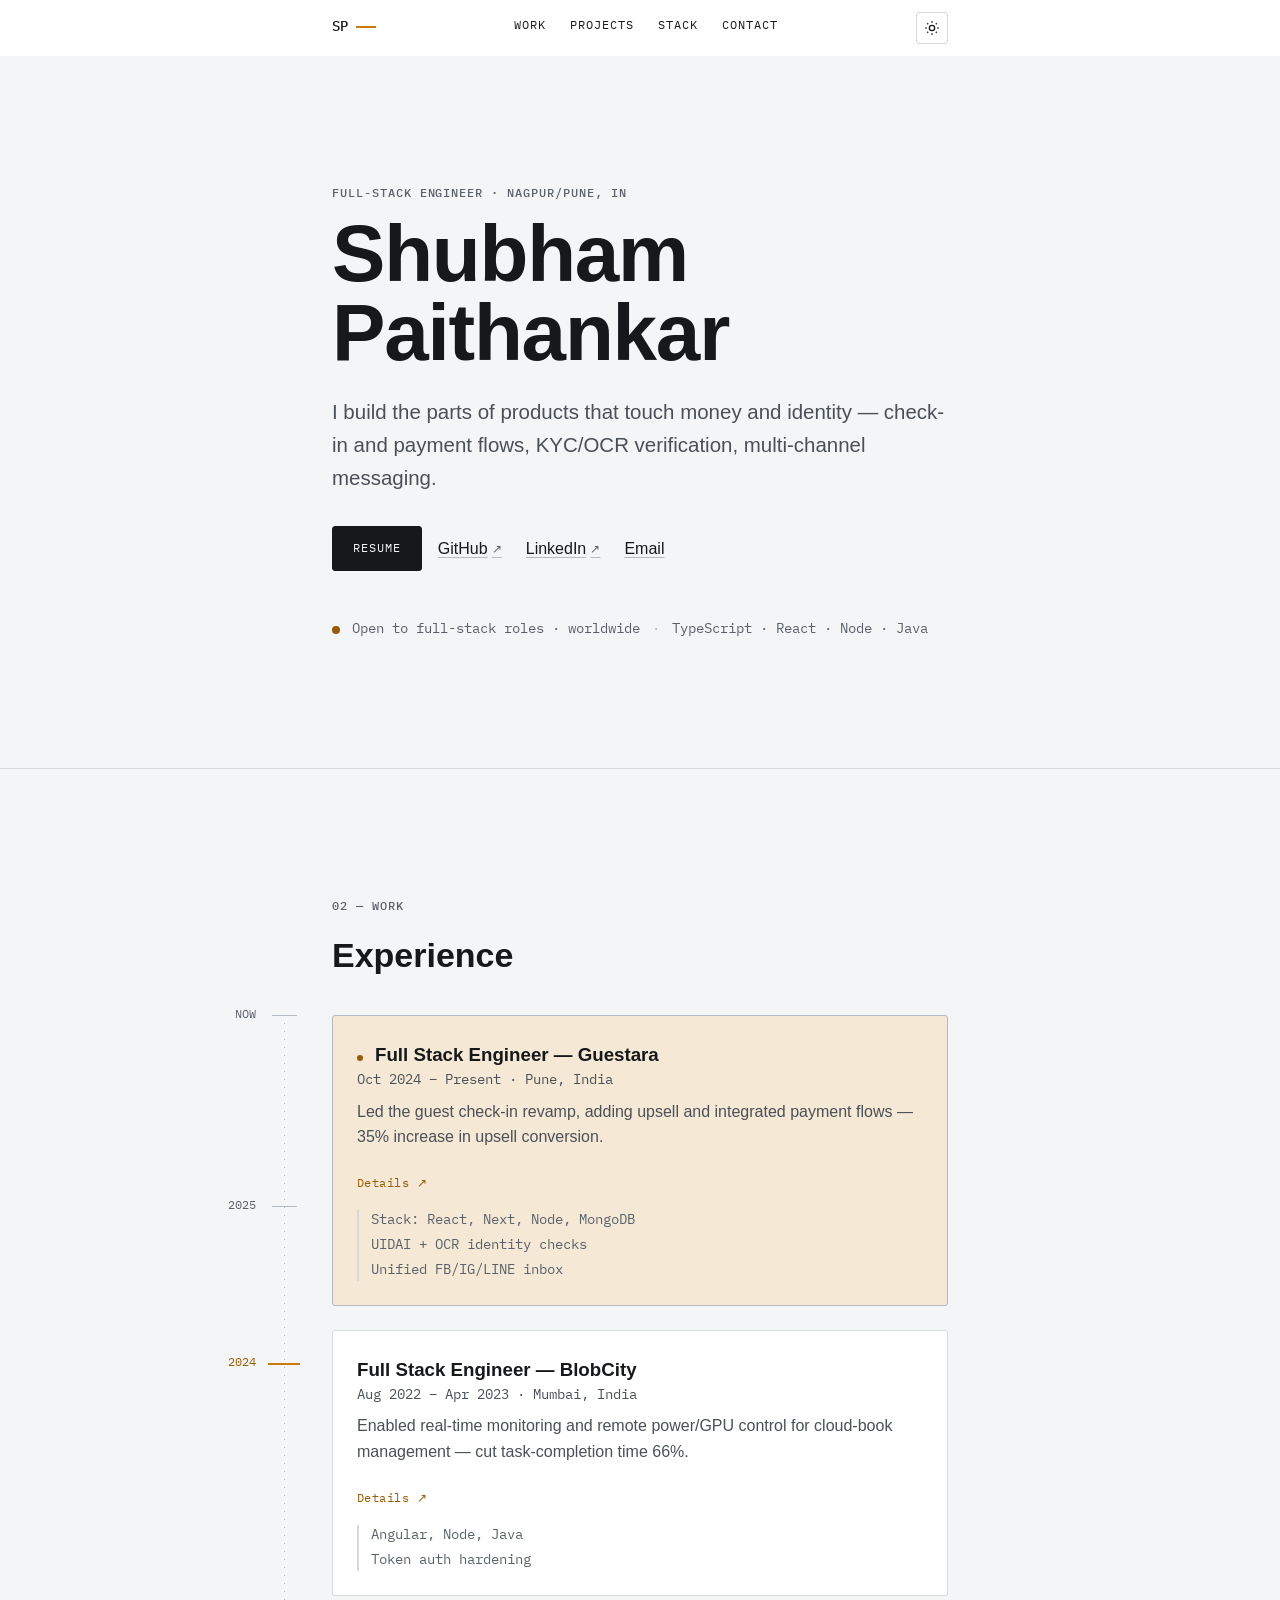
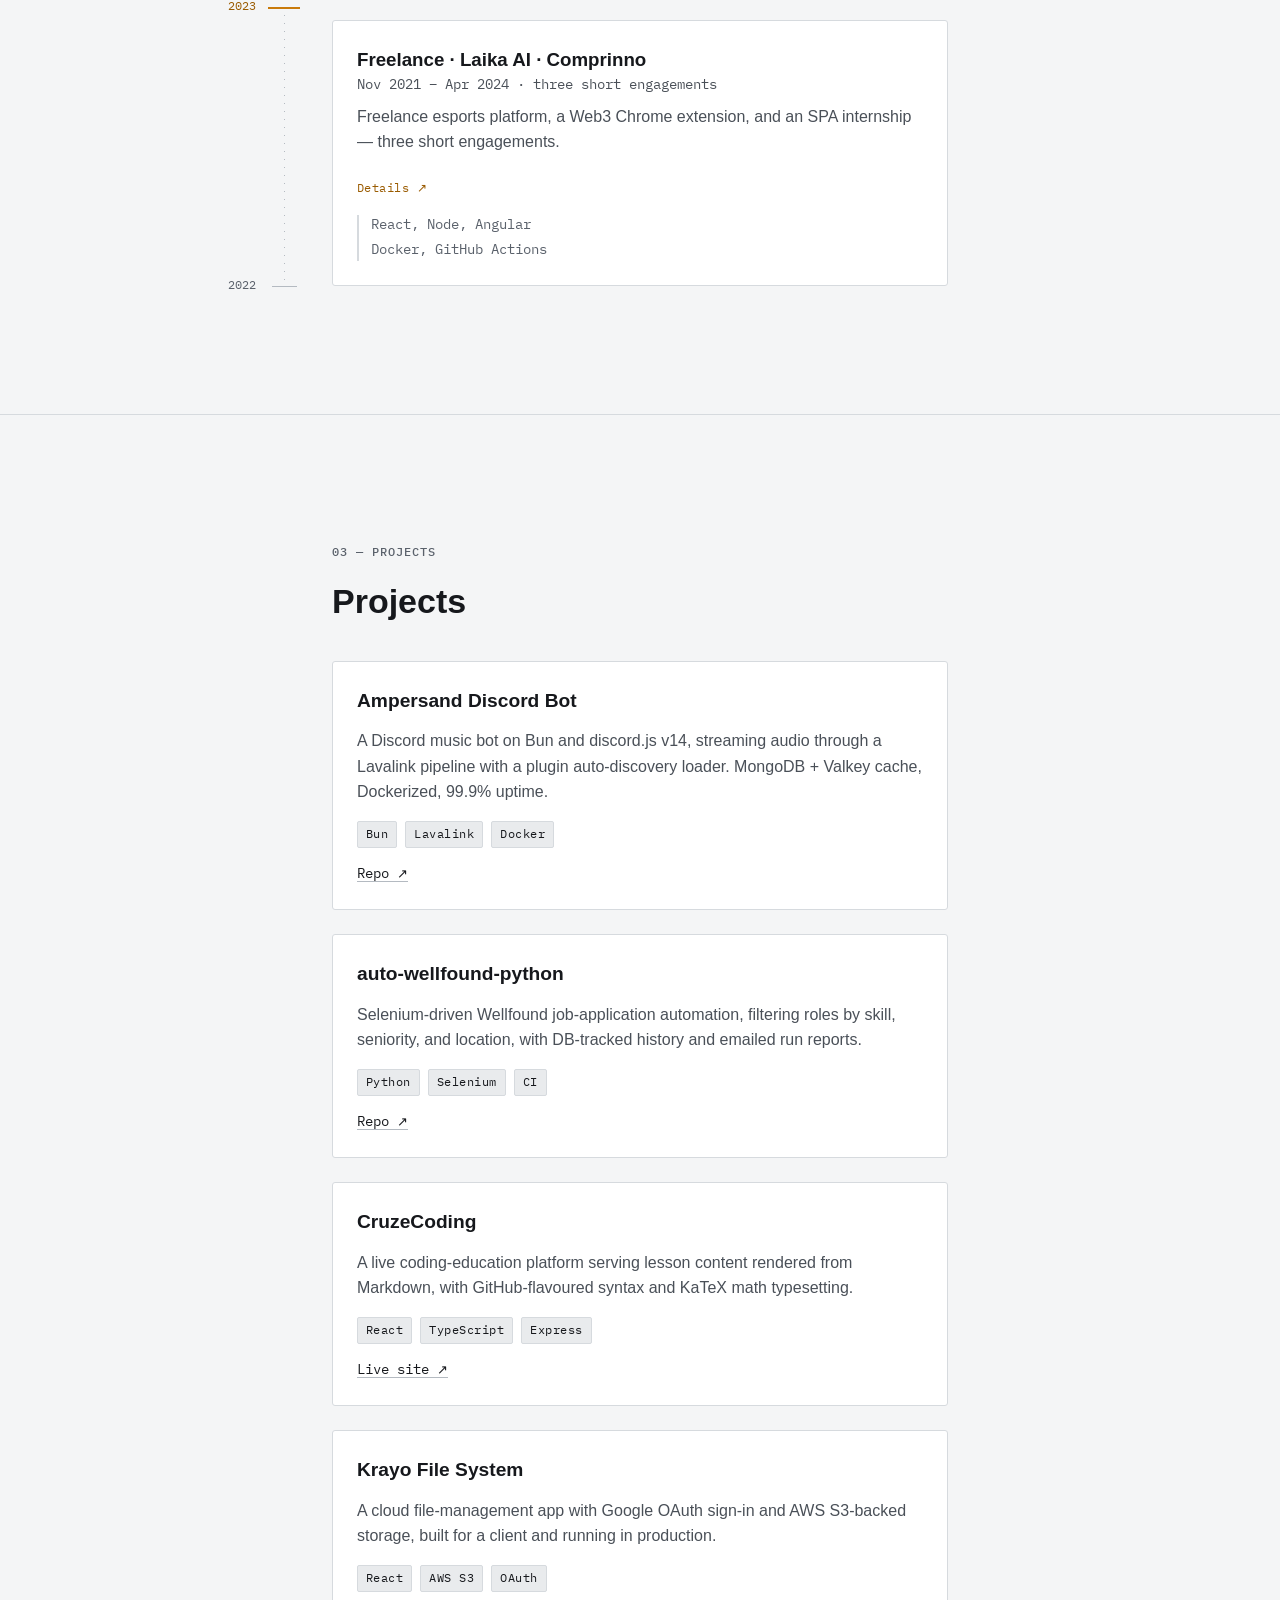
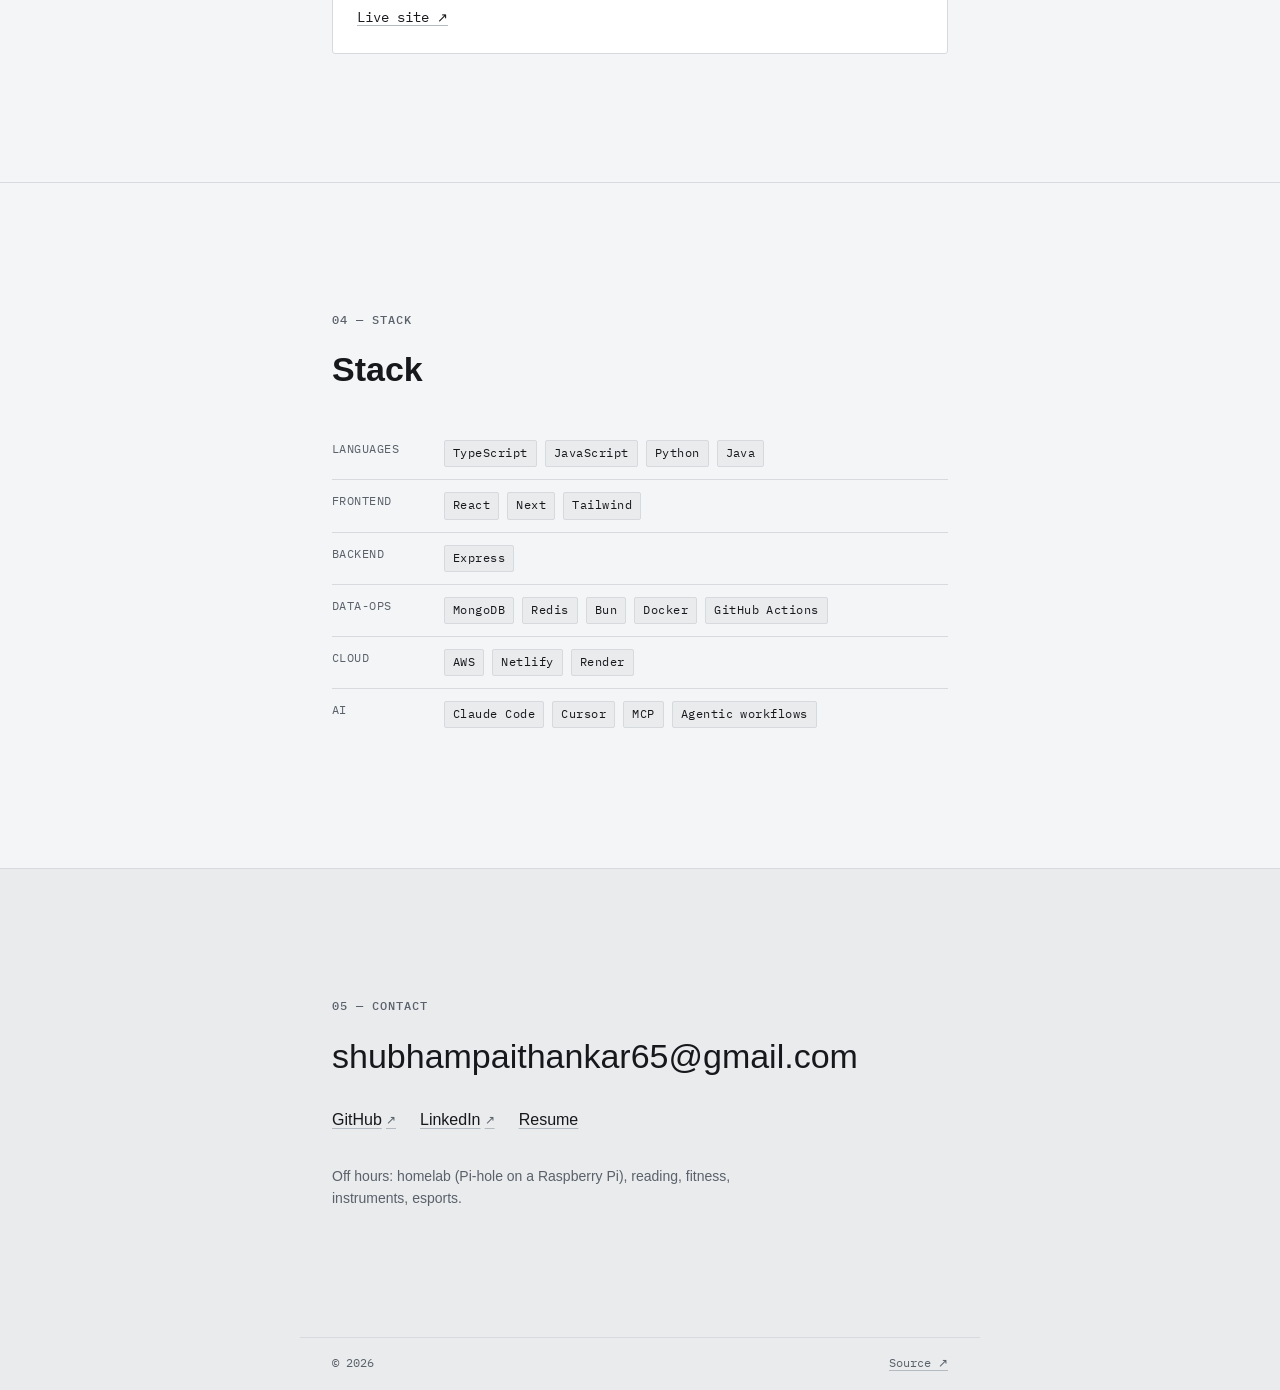
==== commit b38248cf: "Update from https://github.com/shubhampaithankar/resume/commit/05657dab5bb39f27ce0ea030cb85eeab054a1" ====
--- a/index.html
+++ b/index.html
@@ -181,15 +181,27 @@
           </div>
         </li>
         <li class="project-card">
-          <h3><a class="title-link" href="https://github.com/shubhampaithankar/pathbin" target="_blank" rel="noopener noreferrer">pathbin</a></h3>
-          <p>Idempotent dev-machine bootstrap from a single manifest, provisioning Windows and Linux/WSL alike, with custom handlers for tools package managers don't cover well.</p>
+          <h3><a class="title-link" href="https://cruzecoding.com" target="_blank" rel="noopener noreferrer">CruzeCoding</a></h3>
+          <p>A live coding-education platform serving lesson content rendered from Markdown, with GitHub-flavoured syntax and KaTeX math typesetting.</p>
           <div class="tag-row">
-            <span class="tag">PowerShell</span>
-            <span class="tag">Windows</span>
-            <span class="tag">Linux</span>
+            <span class="tag">React</span>
+            <span class="tag">TypeScript</span>
+            <span class="tag">Express</span>
           </div>
           <div class="project-links">
-            <a href="https://github.com/shubhampaithankar/pathbin" target="_blank" rel="noopener noreferrer">Repo &#8599;</a>
+            <a href="https://cruzecoding.com" target="_blank" rel="noopener noreferrer">Live site &#8599;</a>
+          </div>
+        </li>
+        <li class="project-card">
+          <h3><a class="title-link" href="https://krayo.in" target="_blank" rel="noopener noreferrer">Krayo File System</a></h3>
+          <p>A cloud file-management app with Google OAuth sign-in and AWS S3-backed storage, built for a client and running in production.</p>
+          <div class="tag-row">
+            <span class="tag">React</span>
+            <span class="tag">AWS S3</span>
+            <span class="tag">OAuth</span>
+          </div>
+          <div class="project-links">
+            <a href="https://krayo.in" target="_blank" rel="noopener noreferrer">Live site &#8599;</a>
           </div>
         </li>
       </ul>
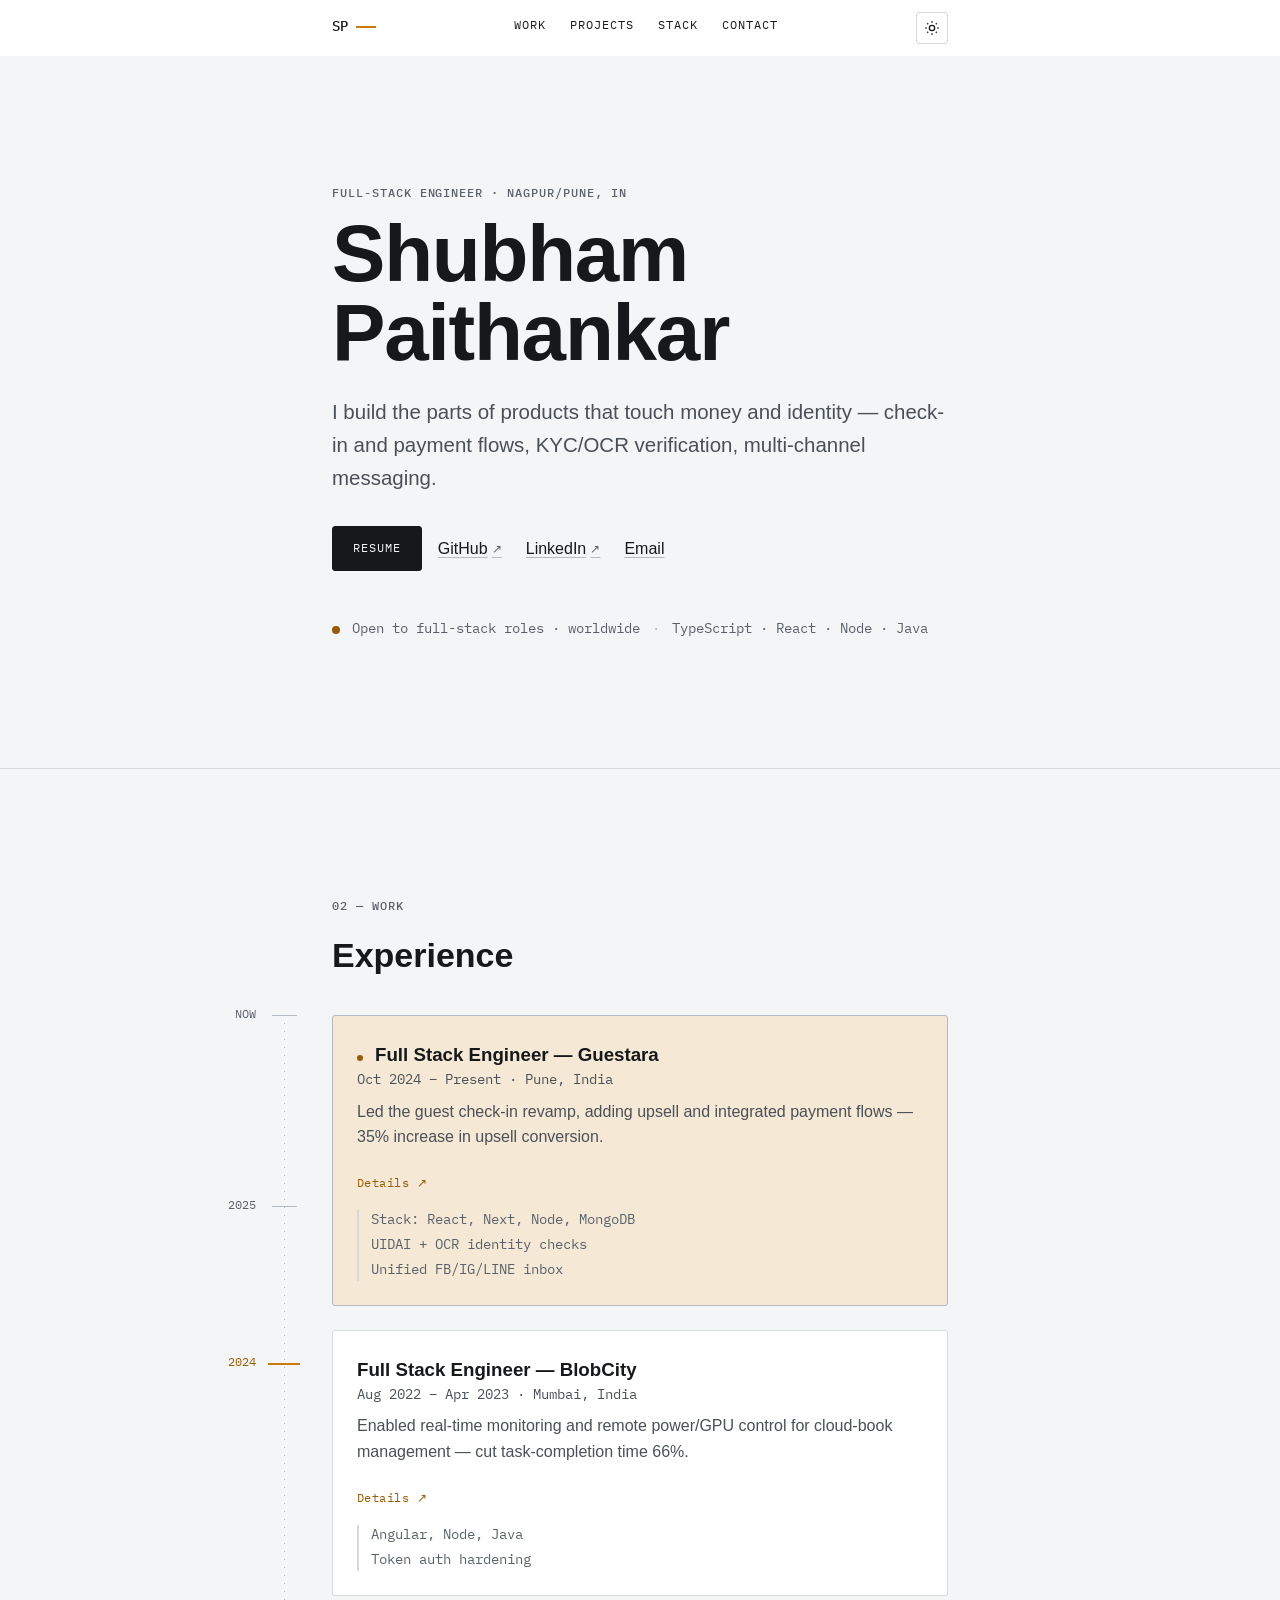
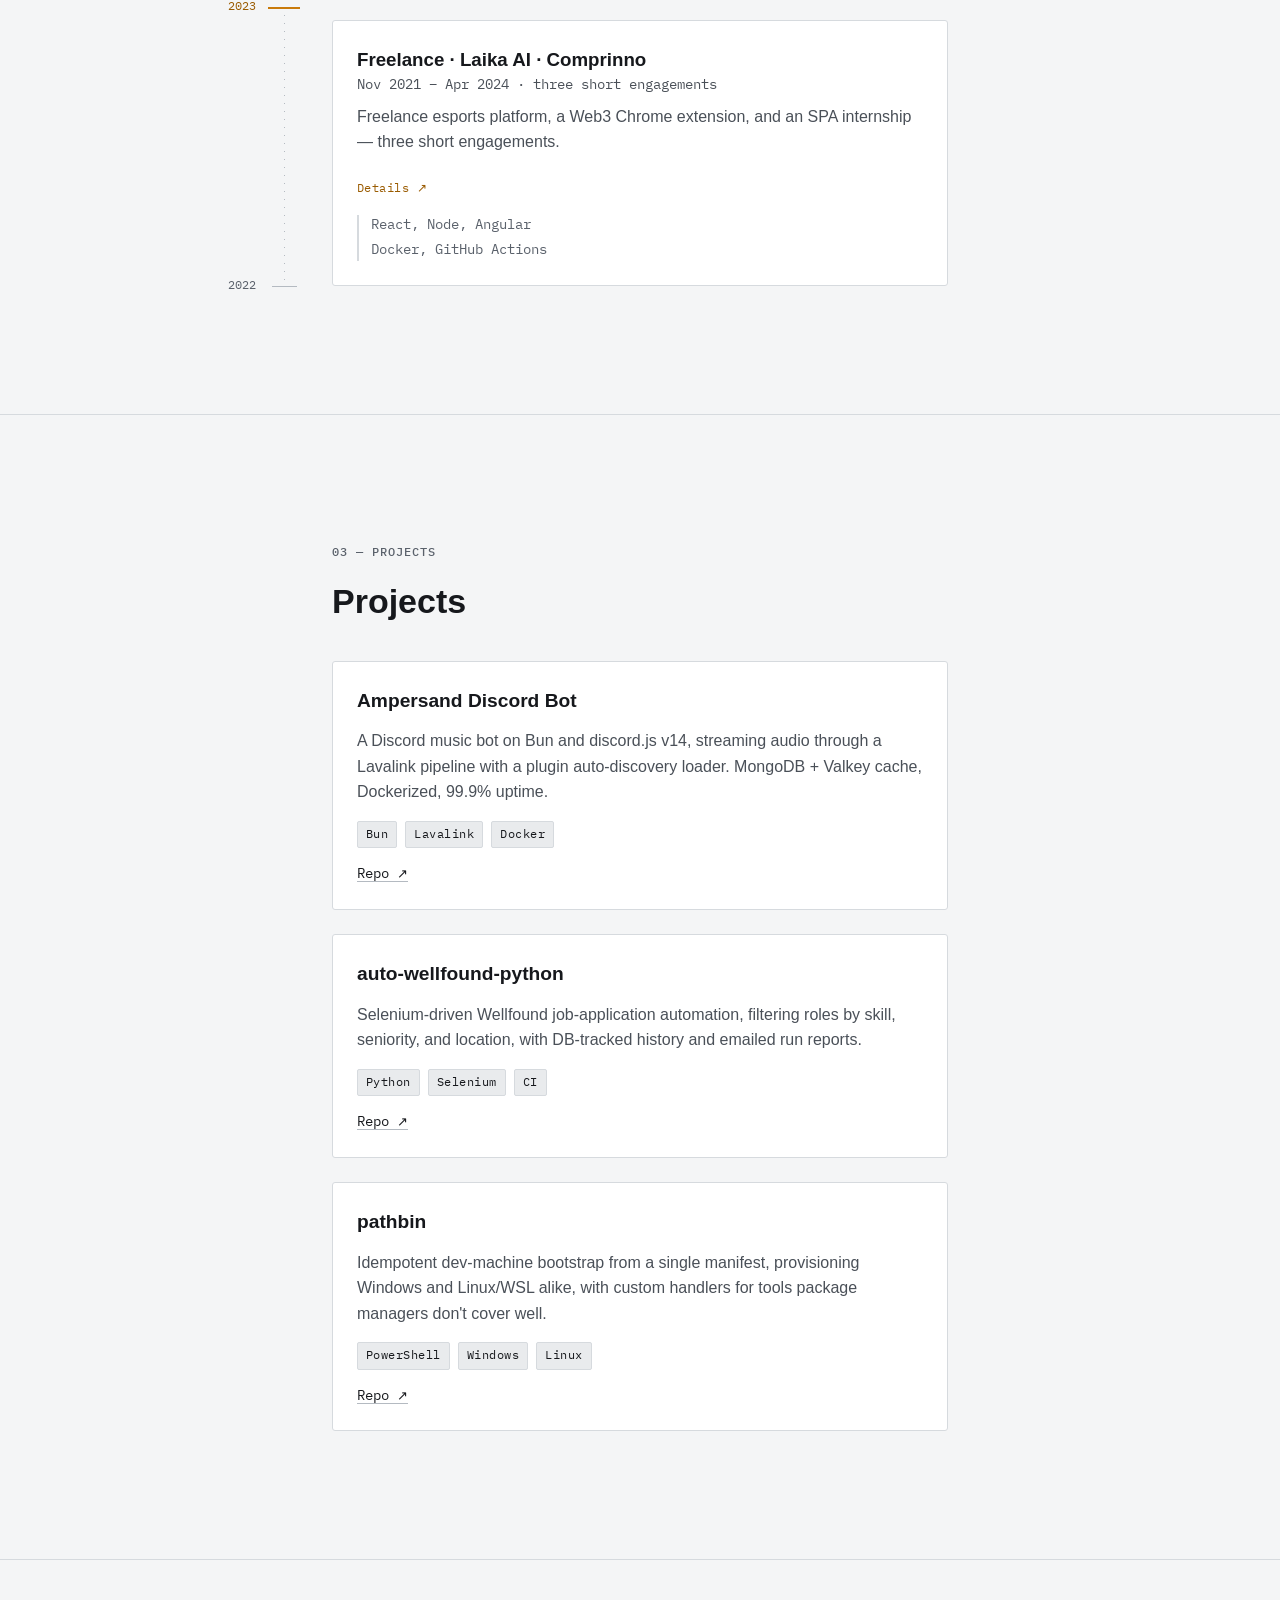
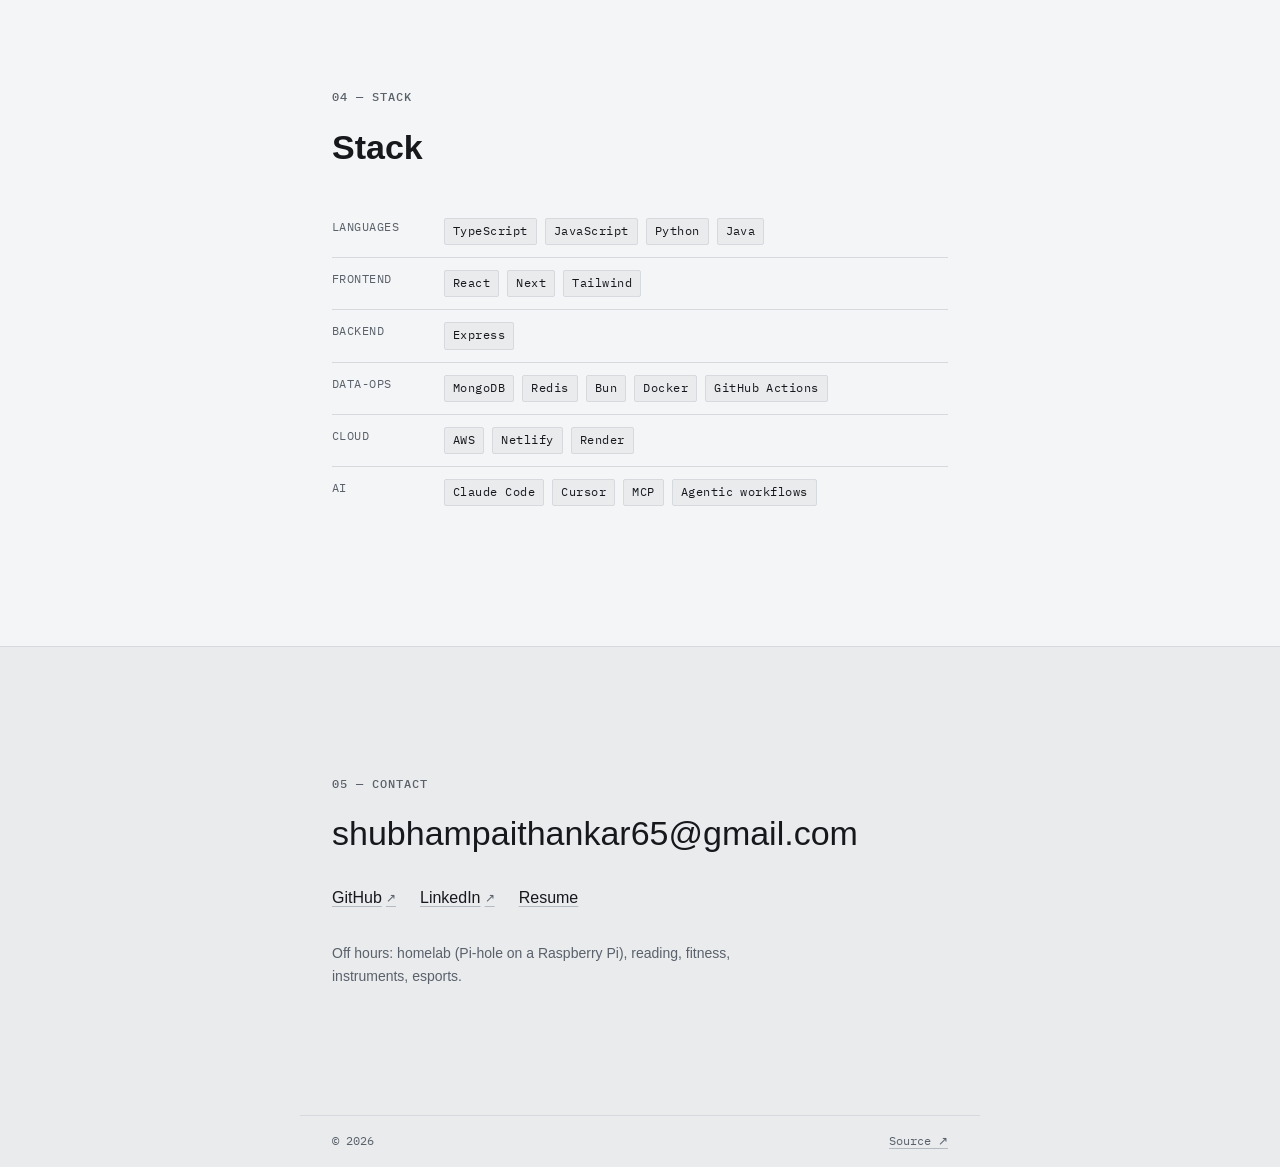
==== commit 145fc7c8: "Update from https://github.com/shubhampaithankar/resume/commit/b91ee575a6eb89063064e65473564659c8cb1" ====
--- a/index.html
+++ b/index.html
@@ -181,27 +181,15 @@
           </div>
         </li>
         <li class="project-card">
-          <h3><a class="title-link" href="https://cruzecoding.com" target="_blank" rel="noopener noreferrer">CruzeCoding</a></h3>
-          <p>A live coding-education platform serving lesson content rendered from Markdown, with GitHub-flavoured syntax and KaTeX math typesetting.</p>
+          <h3><a class="title-link" href="https://github.com/shubhampaithankar/pathbin" target="_blank" rel="noopener noreferrer">pathbin</a></h3>
+          <p>Idempotent dev-machine bootstrap from a single manifest, provisioning Windows and Linux/WSL alike, with custom handlers for tools package managers don't cover well.</p>
           <div class="tag-row">
-            <span class="tag">React</span>
-            <span class="tag">TypeScript</span>
-            <span class="tag">Express</span>
+            <span class="tag">PowerShell</span>
+            <span class="tag">Windows</span>
+            <span class="tag">Linux</span>
           </div>
           <div class="project-links">
-            <a href="https://cruzecoding.com" target="_blank" rel="noopener noreferrer">Live site &#8599;</a>
-          </div>
-        </li>
-        <li class="project-card">
-          <h3><a class="title-link" href="https://krayo.in" target="_blank" rel="noopener noreferrer">Krayo File System</a></h3>
-          <p>A cloud file-management app with Google OAuth sign-in and AWS S3-backed storage, built for a client and running in production.</p>
-          <div class="tag-row">
-            <span class="tag">React</span>
-            <span class="tag">AWS S3</span>
-            <span class="tag">OAuth</span>
-          </div>
-          <div class="project-links">
-            <a href="https://krayo.in" target="_blank" rel="noopener noreferrer">Live site &#8599;</a>
+            <a href="https://github.com/shubhampaithankar/pathbin" target="_blank" rel="noopener noreferrer">Repo &#8599;</a>
           </div>
         </li>
       </ul>
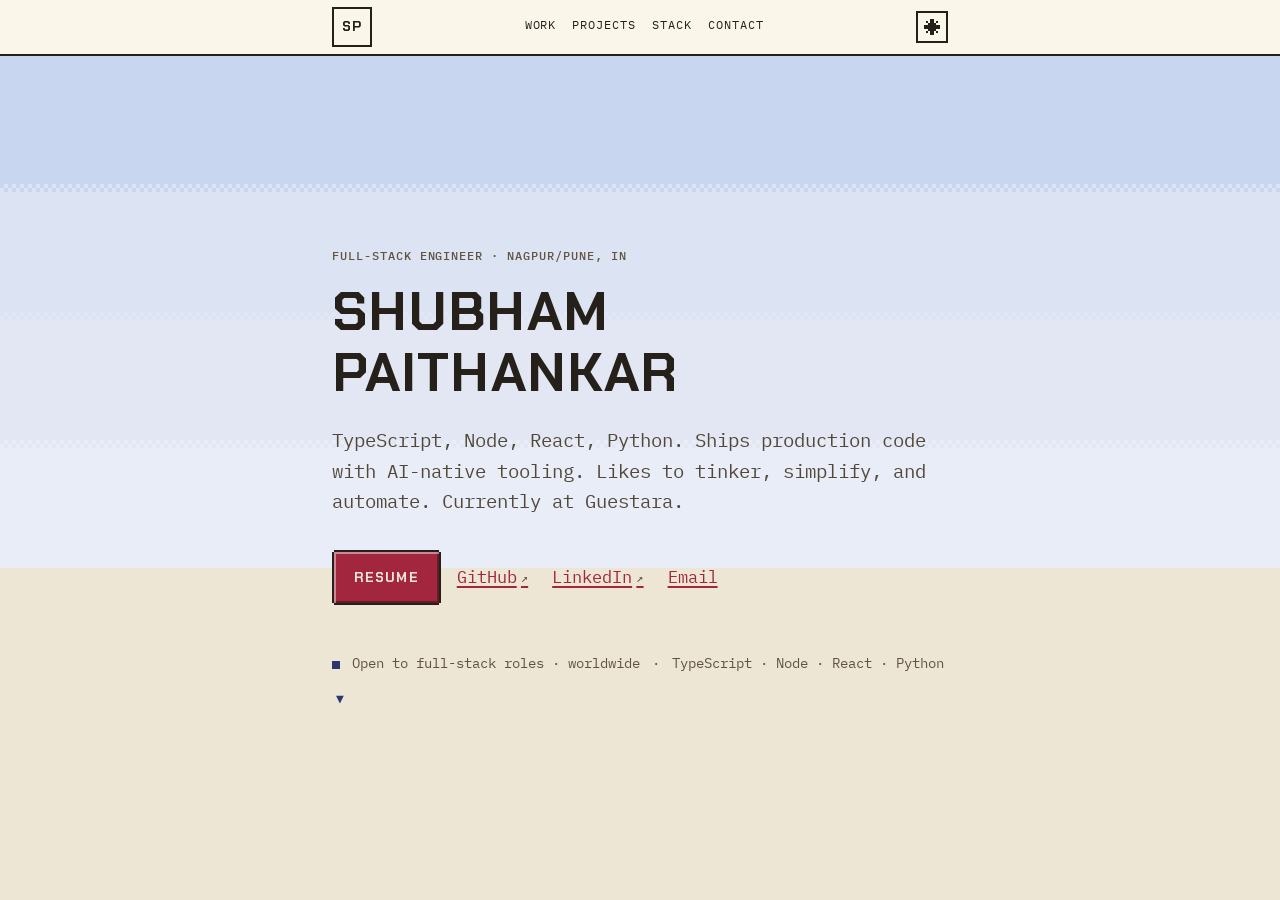
==== commit a1e3f4cd: "Update from https://github.com/shubhampaithankar/resume/commit/adccb1adb7a8961af7d4e47c7f90911bc3fae" ====
--- a/index.html
+++ b/index.html
@@ -4,10 +4,10 @@
 <meta charset="UTF-8" />
 <meta name="viewport" content="width=device-width, initial-scale=1" />
 <title>Shubham Paithankar — Full-Stack Engineer</title>
-<link rel="icon" href="data:image/svg+xml,%3Csvg xmlns=%27http://www.w3.org/2000/svg%27 viewBox=%270 0 32 32%27%3E%3Crect width=%2732%27 height=%2732%27 fill=%27%2316181C%27/%3E%3Ctext x=%2716%27 y=%2722%27 font-family=%27monospace%27 font-size=%2716%27 font-weight=%27bold%27 fill=%27%23E9A23B%27 text-anchor=%27middle%27%3ESP%3C/text%3E%3C/svg%3E">
-<meta name="description" content="Full-stack engineer building check-in, payment, identity verification, and messaging systems. Based in Nagpur/Pune, India." />
-<link rel="preload" href="assets/fonts/ibm-plex-sans-condensed-600.woff2" as="font" type="font/woff2" crossorigin />
-<link rel="preload" href="assets/fonts/ibm-plex-sans-400.woff2" as="font" type="font/woff2" crossorigin />
+<link rel="icon" href="data:image/svg+xml,%3Csvg xmlns=%27http://www.w3.org/2000/svg%27 viewBox=%270 0 32 32%27%3E%3Crect width=%2732%27 height=%2732%27 fill=%27%231A1C2C%27/%3E%3Ctext x=%2716%27 y=%2722%27 font-family=%27monospace%27 font-size=%2716%27 font-weight=%27bold%27 fill=%27%23FFCD75%27 text-anchor=%27middle%27%3ESP%3C/text%3E%3C/svg%3E">
+<meta name="description" content="Full-stack engineer. TypeScript, Node, React, Python. Ships production code with AI-native tooling. Based in Nagpur/Pune, India." />
+<link rel="preload" href="assets/fonts/chakra-petch-700.woff2" as="font" type="font/woff2" crossorigin />
+<link rel="preload" href="assets/fonts/ibm-plex-mono-400.woff2" as="font" type="font/woff2" crossorigin />
 <link rel="stylesheet" href="assets/styles.css" />
 <script>
   (function () {
@@ -19,34 +19,38 @@
     } catch (e) {}
   })();
 </script>
+<script>
+  document.documentElement.classList.add("screens");
+  document.documentElement.dataset.screen = (location.hash || "#top").slice(1);
+</script>
 </head>
 <body>
-<a class="skip-link" href="#main">Skip to content</a>
+<a class="skip-link" href="#hero-heading">Skip to content</a>
 
 <header class="site-nav" id="site-nav">
   <div class="container">
     <a class="wordmark" href="#top">SP</a>
     <nav class="nav-links" aria-label="Section navigation">
-      <a href="#work">Work</a>
-      <a href="#projects">Projects</a>
-      <a href="#stack">Stack</a>
-      <a href="#contact">Contact</a>
+      <a href="#work"><svg class="nav-icon" viewBox="0 0 16 16" shape-rendering="crispEdges" aria-hidden="true"><path fill="currentColor" d="M7 0h2v9H7zM3 9h10v2H3zM7 11h2v3H7zM6 14h4v2H6z"/></svg><span class="nav-label">Work</span></a>
+      <a href="#projects"><svg class="nav-icon" viewBox="0 0 16 16" shape-rendering="crispEdges" aria-hidden="true"><path fill="currentColor" d="M2 3h12v4H2zM2 7h2v6H2zM12 7h2v6h-2zM2 11h12v2H2zM7 7h2v3H7z"/></svg><span class="nav-label">Projects</span></a>
+      <a href="#stack"><svg class="nav-icon" viewBox="0 0 16 16" shape-rendering="crispEdges" aria-hidden="true"><path fill="currentColor" d="M3 2h10v2H3zM3 12h10v2H3zM3 2h2v12H3zM11 2h2v12h-2zM6 6h4v4H6z"/></svg><span class="nav-label">Stack</span></a>
+      <a href="#contact"><svg class="nav-icon" viewBox="0 0 16 16" shape-rendering="crispEdges" aria-hidden="true"><path fill="currentColor" d="M0 3h16v2H0zM0 11h16v2H0zM0 5h2v6H0zM14 5h2v6h-2zM4 6h8v2H4zM7 9h2v2H7z"/></svg><span class="nav-label">Contact</span></a>
     </nav>
     <div class="nav-actions">
       <button class="theme-toggle" id="theme-toggle" type="button" aria-pressed="false" aria-label="Toggle dark mode">
-        <svg class="icon-sun" viewBox="0 0 24 24" fill="none" stroke="currentColor" stroke-width="2" aria-hidden="true"><circle cx="12" cy="12" r="4"/><path d="M12 2v2M12 20v2M4.9 4.9l1.4 1.4M17.7 17.7l1.4 1.4M2 12h2M20 12h2M4.9 19.1l1.4-1.4M17.7 6.3l1.4-1.4"/></svg>
-        <svg class="icon-moon" viewBox="0 0 24 24" fill="none" stroke="currentColor" stroke-width="2" aria-hidden="true"><path d="M21 12.8A9 9 0 1 1 11.2 3 7 7 0 0 0 21 12.8z"/></svg>
+        <svg class="icon-sun" viewBox="0 0 16 16" shape-rendering="crispEdges" aria-hidden="true"><rect x="6" y="0" width="4" height="2" fill="currentColor"/><rect x="2" y="2" width="2" height="2" fill="currentColor"/><rect x="6" y="2" width="4" height="2" fill="currentColor"/><rect x="12" y="2" width="2" height="2" fill="currentColor"/><rect x="4" y="4" width="8" height="2" fill="currentColor"/><rect x="0" y="6" width="16" height="2" fill="currentColor"/><rect x="0" y="8" width="16" height="2" fill="currentColor"/><rect x="4" y="10" width="8" height="2" fill="currentColor"/><rect x="2" y="12" width="2" height="2" fill="currentColor"/><rect x="6" y="12" width="4" height="2" fill="currentColor"/><rect x="12" y="12" width="2" height="2" fill="currentColor"/><rect x="6" y="14" width="4" height="2" fill="currentColor"/></svg>
+        <svg class="icon-moon" viewBox="0 0 16 16" shape-rendering="crispEdges" aria-hidden="true"><rect x="6" y="0" width="4" height="2" fill="currentColor"/><rect x="4" y="2" width="8" height="2" fill="currentColor"/><rect x="2" y="4" width="12" height="2" fill="currentColor"/><rect x="2" y="6" width="12" height="2" fill="currentColor"/><rect x="2" y="8" width="12" height="2" fill="currentColor"/><rect x="2" y="10" width="12" height="2" fill="currentColor"/><rect x="4" y="12" width="8" height="2" fill="currentColor"/><rect x="6" y="14" width="4" height="2" fill="currentColor"/><rect x="8" y="0" width="4" height="2" style="fill:var(--surface-raised)"/><rect x="6" y="2" width="8" height="2" style="fill:var(--surface-raised)"/><rect x="6" y="4" width="8" height="2" style="fill:var(--surface-raised)"/><rect x="6" y="6" width="8" height="2" style="fill:var(--surface-raised)"/><rect x="6" y="8" width="8" height="2" style="fill:var(--surface-raised)"/><rect x="8" y="10" width="4" height="2" style="fill:var(--surface-raised)"/></svg>
       </button>
     </div>
   </div>
 </header>
 
-<main id="main">
-  <section class="hero" id="top" aria-labelledby="hero-heading">
+<main>
+  <section class="hero screen" id="top" aria-labelledby="hero-heading">
     <div class="container">
       <span class="eyebrow">Full-Stack Engineer &middot; Nagpur/Pune, IN</span>
-      <h1 id="hero-heading">Shubham<br />Paithankar</h1>
-      <p class="lead">I build the parts of products that touch money and identity — check-in and payment flows, KYC/OCR verification, multi-channel messaging.</p>
+      <h1 id="hero-heading" tabindex="-1">Shubham<br />Paithankar</h1>
+      <p class="lead">TypeScript, Node, React, Python. Ships production code with AI-native tooling. Likes to tinker, simplify, and automate. Currently at Guestara.</p>
       <div class="cta-row">
         <a class="btn btn-primary" href="/resume.pdf" target="_blank" rel="noopener noreferrer">Resume</a>
         <div class="link-row">
@@ -59,219 +63,239 @@
         <span class="availability-dot" aria-hidden="true"></span>
         Open to full-stack roles · worldwide
         <span class="sep">&middot;</span>
-        TypeScript &middot; React &middot; Node &middot; Java
+        TypeScript &middot; Node &middot; React &middot; Python
+        <span class="blink" aria-hidden="true">&#9660;</span>
       </p>
     </div>
   </section>
 
-  <section id="work" aria-labelledby="work-heading">
-    <div class="container">
+  <section class="screen" id="work" aria-labelledby="work-heading">
+    <div class="container screen-head">
       <span class="eyebrow">02 — Work</span>
-      <h2 id="work-heading">Experience</h2>
-
-      <div class="work-layout">
-        <!-- ponytail: year-rule ticks are visually-plausible approximations aligned
-             to card order, not JS-measured pixel positions; upgrade to a subgrid +
-             computed offsets if literal date-accuracy is ever required -->
-        <div class="year-rule" aria-hidden="true">
-          <div class="rule-track"></div>
-          <span class="tick" style="top: 0%"></span>
-          <span class="tick-label" style="top: 0%">NOW</span>
-          <span class="tick" style="top: 22%"></span>
-          <span class="tick-label" style="top: 22%">2025</span>
-          <span class="tick tick-boundary" style="top: 40%"></span>
-          <span class="tick-label is-boundary" style="top: 40%">2024</span>
-          <span class="tick tick-boundary" style="top: 68%"></span>
-          <span class="tick-label is-boundary" style="top: 68%">2023</span>
-          <span class="tick" style="top: 100%"></span>
-          <span class="tick-label" style="top: 100%">2022</span>
+      <h2 id="work-heading" tabindex="-1">Experience</h2>
+    </div>
+    <div class="screen-body" role="region" aria-label="Work history" tabindex="0">
+      <div class="container">
+        <div class="work-layout">
+          <!-- ponytail: year-rule ticks are visually-plausible approximations aligned
+               to card order, not JS-measured pixel positions; upgrade to a subgrid +
+               computed offsets if literal date-accuracy is ever required -->
+          <div class="year-rule" aria-hidden="true">
+            <div class="rule-track"></div>
+            <span class="tick" style="top: 0%"></span>
+            <span class="tick-label" style="top: 0%">NOW</span>
+            <span class="tick" style="top: 22%"></span>
+            <span class="tick-label" style="top: 22%">2025</span>
+            <span class="tick tick-boundary" style="top: 40%"></span>
+            <span class="tick-label is-boundary" style="top: 40%">2024</span>
+            <span class="tick tick-boundary" style="top: 68%"></span>
+            <span class="tick-label is-boundary" style="top: 68%">2023</span>
+            <span class="tick" style="top: 100%"></span>
+            <span class="tick-label" style="top: 100%">2022</span>
+          </div>
+
+          <ol class="roles">
+            <li class="role-card is-current">
+              <div class="role-body">
+                <div class="role-head">
+                  <span class="role-dot" aria-hidden="true"></span>
+                  <h3>Full Stack Engineer — Guestara</h3>
+                </div>
+                <p class="role-meta">Oct 2024 &ndash; Present &middot; Pune, India</p>
+                <p>Led the guest check-in revamp, adding upsell and integrated payment flows — 35% increase in upsell conversion.</p>
+                <div class="role-details">
+                  <a class="details-link" href="partials/role-guestara.html" hx-get="partials/role-guestara.html" hx-target="closest .role-details" hx-swap="innerHTML">Details &#8599;</a>
+                </div>
+              </div>
+              <aside class="sidenote">
+                <ul>
+                  <li>Stack: React, Next, Node, MongoDB</li>
+                  <li>UIDAI + OCR identity checks</li>
+                  <li>Unified FB/IG/LINE inbox</li>
+                </ul>
+              </aside>
+            </li>
+
+            <li class="role-card">
+              <div class="role-body">
+                <div class="role-head">
+                  <h3>Full Stack Engineer — BlobCity</h3>
+                </div>
+                <p class="role-meta">Aug 2022 &ndash; Apr 2023 &middot; Mumbai, India</p>
+                <p>Enabled real-time monitoring and remote power/GPU control for cloud-book management — cut task-completion time 66%.</p>
+                <div class="role-details">
+                  <a class="details-link" href="partials/role-blobcity.html" hx-get="partials/role-blobcity.html" hx-target="closest .role-details" hx-swap="innerHTML">Details &#8599;</a>
+                </div>
+              </div>
+              <aside class="sidenote">
+                <ul>
+                  <li>Angular, Node, Java</li>
+                  <li>Token auth hardening</li>
+                </ul>
+              </aside>
+            </li>
+
+            <li class="role-card">
+              <div class="role-body">
+                <div class="role-head">
+                  <h3>Freelance &middot; Laika AI &middot; Comprinno</h3>
+                </div>
+                <p class="role-meta">Nov 2021 &ndash; Apr 2024 &middot; three short engagements</p>
+                <p>Freelance esports platform, a Web3 Chrome extension, and an SPA internship — three short engagements.</p>
+                <div class="role-details">
+                  <a class="details-link" href="partials/role-early.html" hx-get="partials/role-early.html" hx-target="closest .role-details" hx-swap="innerHTML">Details &#8599;</a>
+                </div>
+              </div>
+              <aside class="sidenote">
+                <ul>
+                  <li>React, Node, Angular</li>
+                  <li>Docker, GitHub Actions</li>
+                </ul>
+              </aside>
+            </li>
+          </ol>
         </div>
-
-        <ol class="roles">
-          <li class="role-card is-current">
-            <div class="role-body">
-              <div class="role-head">
-                <span class="role-dot" aria-hidden="true"></span>
-                <h3>Full Stack Engineer — Guestara</h3>
-              </div>
-              <p class="role-meta">Oct 2024 &ndash; Present &middot; Pune, India</p>
-              <p>Led the guest check-in revamp, adding upsell and integrated payment flows — 35% increase in upsell conversion.</p>
-              <div class="role-details">
-                <a class="details-link" href="partials/role-guestara.html" hx-get="partials/role-guestara.html" hx-target="closest .role-details" hx-swap="innerHTML">Details &#8599;</a>
-              </div>
-            </div>
-            <aside class="sidenote">
-              <ul>
-                <li>Stack: React, Next, Node, MongoDB</li>
-                <li>UIDAI + OCR identity checks</li>
-                <li>Unified FB/IG/LINE inbox</li>
-              </ul>
-            </aside>
+      </div>
+    </div>
+    <span class="more-cursor blink" aria-hidden="true">&#9660;</span>
+  </section>
+
+  <section class="screen" id="projects" aria-labelledby="projects-heading">
+    <div class="container screen-head">
+      <span class="eyebrow">03 — Projects</span>
+      <h2 id="projects-heading" tabindex="-1">Projects</h2>
+    </div>
+    <div class="screen-body" role="region" aria-label="Projects" tabindex="0">
+      <div class="container">
+        <ul class="project-grid">
+          <li class="project-card">
+            <h3><a class="title-link" href="https://github.com/shubhampaithankar/ampersand-discord-bot" target="_blank" rel="noopener noreferrer">Ampersand Discord Bot</a></h3>
+            <p>A Discord music bot on Bun and discord.js v14, streaming audio through a Lavalink pipeline with a plugin auto-discovery loader. MongoDB + Valkey cache, Dockerized, 99.9% uptime.</p>
+            <div class="tag-row">
+              <span class="tag">Bun</span>
+              <span class="tag">Lavalink</span>
+              <span class="tag">Docker</span>
+            </div>
+            <div class="project-links">
+              <a href="https://github.com/shubhampaithankar/ampersand-discord-bot" target="_blank" rel="noopener noreferrer">Repo &#8599;</a>
+            </div>
           </li>
-
-          <li class="role-card">
-            <div class="role-body">
-              <div class="role-head">
-                <h3>Full Stack Engineer — BlobCity</h3>
-              </div>
-              <p class="role-meta">Aug 2022 &ndash; Apr 2023 &middot; Mumbai, India</p>
-              <p>Enabled real-time monitoring and remote power/GPU control for cloud-book management — cut task-completion time 66%.</p>
-              <div class="role-details">
-                <a class="details-link" href="partials/role-blobcity.html" hx-get="partials/role-blobcity.html" hx-target="closest .role-details" hx-swap="innerHTML">Details &#8599;</a>
-              </div>
-            </div>
-            <aside class="sidenote">
-              <ul>
-                <li>Angular, Node, Java</li>
-                <li>Token auth hardening</li>
-              </ul>
-            </aside>
+          <li class="project-card">
+            <h3><a class="title-link" href="https://github.com/shubhampaithankar/auto-wellfound-python" target="_blank" rel="noopener noreferrer">auto-wellfound-python</a></h3>
+            <p>Selenium-driven Wellfound job-application automation, filtering roles by skill, seniority, and location, with DB-tracked history and emailed run reports.</p>
+            <div class="tag-row">
+              <span class="tag">Python</span>
+              <span class="tag">Selenium</span>
+              <span class="tag">CI</span>
+            </div>
+            <div class="project-links">
+              <a href="https://github.com/shubhampaithankar/auto-wellfound-python" target="_blank" rel="noopener noreferrer">Repo &#8599;</a>
+            </div>
           </li>
-
-          <li class="role-card">
-            <div class="role-body">
-              <div class="role-head">
-                <h3>Freelance &middot; Laika AI &middot; Comprinno</h3>
-              </div>
-              <p class="role-meta">Nov 2021 &ndash; Apr 2024 &middot; three short engagements</p>
-              <p>Freelance esports platform, a Web3 Chrome extension, and an SPA internship — three short engagements.</p>
-              <div class="role-details">
-                <a class="details-link" href="partials/role-early.html" hx-get="partials/role-early.html" hx-target="closest .role-details" hx-swap="innerHTML">Details &#8599;</a>
-              </div>
-            </div>
-            <aside class="sidenote">
-              <ul>
-                <li>React, Node, Angular</li>
-                <li>Docker, GitHub Actions</li>
-              </ul>
-            </aside>
+          <li class="project-card">
+            <h3><a class="title-link" href="https://github.com/shubhampaithankar/pathbin" target="_blank" rel="noopener noreferrer">pathbin</a></h3>
+            <p>Idempotent dev-machine bootstrap from a single manifest, provisioning Windows and Linux/WSL alike, with custom handlers for tools package managers don't cover well.</p>
+            <div class="tag-row">
+              <span class="tag">PowerShell</span>
+              <span class="tag">Windows</span>
+              <span class="tag">Linux</span>
+            </div>
+            <div class="project-links">
+              <a href="https://github.com/shubhampaithankar/pathbin" target="_blank" rel="noopener noreferrer">Repo &#8599;</a>
+            </div>
           </li>
-        </ol>
-      </div>
-    </div>
+        </ul>
+      </div>
+    </div>
+    <span class="more-cursor blink" aria-hidden="true">&#9660;</span>
   </section>
 
-  <section id="projects" aria-labelledby="projects-heading">
-    <div class="container">
-      <span class="eyebrow">03 — Projects</span>
-      <h2 id="projects-heading">Projects</h2>
-      <ul class="project-grid">
-        <li class="project-card">
-          <h3><a class="title-link" href="https://github.com/shubhampaithankar/ampersand-discord-bot" target="_blank" rel="noopener noreferrer">Ampersand Discord Bot</a></h3>
-          <p>A Discord music bot on Bun and discord.js v14, streaming audio through a Lavalink pipeline with a plugin auto-discovery loader. MongoDB + Valkey cache, Dockerized, 99.9% uptime.</p>
-          <div class="tag-row">
-            <span class="tag">Bun</span>
-            <span class="tag">Lavalink</span>
-            <span class="tag">Docker</span>
-          </div>
-          <div class="project-links">
-            <a href="https://github.com/shubhampaithankar/ampersand-discord-bot" target="_blank" rel="noopener noreferrer">Repo &#8599;</a>
-          </div>
-        </li>
-        <li class="project-card">
-          <h3><a class="title-link" href="https://github.com/shubhampaithankar/auto-wellfound-python" target="_blank" rel="noopener noreferrer">auto-wellfound-python</a></h3>
-          <p>Selenium-driven Wellfound job-application automation, filtering roles by skill, seniority, and location, with DB-tracked history and emailed run reports.</p>
-          <div class="tag-row">
-            <span class="tag">Python</span>
-            <span class="tag">Selenium</span>
-            <span class="tag">CI</span>
-          </div>
-          <div class="project-links">
-            <a href="https://github.com/shubhampaithankar/auto-wellfound-python" target="_blank" rel="noopener noreferrer">Repo &#8599;</a>
-          </div>
-        </li>
-        <li class="project-card">
-          <h3><a class="title-link" href="https://github.com/shubhampaithankar/pathbin" target="_blank" rel="noopener noreferrer">pathbin</a></h3>
-          <p>Idempotent dev-machine bootstrap from a single manifest, provisioning Windows and Linux/WSL alike, with custom handlers for tools package managers don't cover well.</p>
-          <div class="tag-row">
-            <span class="tag">PowerShell</span>
-            <span class="tag">Windows</span>
-            <span class="tag">Linux</span>
-          </div>
-          <div class="project-links">
-            <a href="https://github.com/shubhampaithankar/pathbin" target="_blank" rel="noopener noreferrer">Repo &#8599;</a>
-          </div>
-        </li>
-      </ul>
-    </div>
-  </section>
-
-  <section id="stack" aria-labelledby="stack-heading">
-    <div class="container">
+  <section class="screen" id="stack" aria-labelledby="stack-heading">
+    <div class="container screen-head">
       <span class="eyebrow">04 — Stack</span>
-      <h2 id="stack-heading">Stack</h2>
-      <dl class="stack-list">
-        <div class="stack-row">
-          <dt>Languages</dt>
-          <dd>
-            <span class="tag">TypeScript</span>
-            <span class="tag">JavaScript</span>
-            <span class="tag">Python</span>
-            <span class="tag">Java</span>
-          </dd>
-        </div>
-        <div class="stack-row">
-          <dt>Frontend</dt>
-          <dd>
-            <span class="tag">React</span>
-            <span class="tag">Next</span>
-            <span class="tag">Tailwind</span>
-          </dd>
-        </div>
-        <div class="stack-row">
-          <dt>Backend</dt>
-          <dd>
-            <span class="tag">Express</span>
-          </dd>
-        </div>
-        <div class="stack-row">
-          <dt>Data-Ops</dt>
-          <dd>
-            <span class="tag">MongoDB</span>
-            <span class="tag">Redis</span>
-            <span class="tag">Bun</span>
-            <span class="tag">Docker</span>
-            <span class="tag">GitHub Actions</span>
-          </dd>
-        </div>
-        <div class="stack-row">
-          <dt>Cloud</dt>
-          <dd>
-            <span class="tag">AWS</span>
-            <span class="tag">Netlify</span>
-            <span class="tag">Render</span>
-          </dd>
-        </div>
-        <div class="stack-row">
-          <dt>AI</dt>
-          <dd>
-            <span class="tag">Claude Code</span>
-            <span class="tag">Cursor</span>
-            <span class="tag">MCP</span>
-            <span class="tag">Agentic workflows</span>
-          </dd>
-        </div>
-      </dl>
-    </div>
+      <h2 id="stack-heading" tabindex="-1">Stack</h2>
+    </div>
+    <div class="screen-body" role="region" aria-label="Stack" tabindex="0">
+      <div class="container">
+        <dl class="stack-list">
+          <div class="stack-row">
+            <dt>Languages</dt>
+            <dd>
+              <span class="tag">TypeScript</span>
+              <span class="tag">JavaScript</span>
+              <span class="tag">Python</span>
+              <span class="tag">Java</span>
+            </dd>
+          </div>
+          <div class="stack-row">
+            <dt>Frontend</dt>
+            <dd>
+              <span class="tag">React</span>
+              <span class="tag">Next</span>
+              <span class="tag">Tailwind</span>
+            </dd>
+          </div>
+          <div class="stack-row">
+            <dt>Backend</dt>
+            <dd>
+              <span class="tag">Express</span>
+            </dd>
+          </div>
+          <div class="stack-row">
+            <dt>Data-Ops</dt>
+            <dd>
+              <span class="tag">MongoDB</span>
+              <span class="tag">Redis</span>
+              <span class="tag">Bun</span>
+              <span class="tag">Docker</span>
+              <span class="tag">GitHub Actions</span>
+            </dd>
+          </div>
+          <div class="stack-row">
+            <dt>Cloud</dt>
+            <dd>
+              <span class="tag">AWS</span>
+              <span class="tag">Netlify</span>
+              <span class="tag">Render</span>
+            </dd>
+          </div>
+          <div class="stack-row">
+            <dt>AI</dt>
+            <dd>
+              <span class="tag">Claude Code</span>
+              <span class="tag">Cursor</span>
+              <span class="tag">MCP</span>
+              <span class="tag">Agentic workflows</span>
+            </dd>
+          </div>
+        </dl>
+      </div>
+    </div>
+    <span class="more-cursor blink" aria-hidden="true">&#9660;</span>
   </section>
 </main>
 
-<footer class="site-footer" id="contact" aria-labelledby="contact-heading">
-  <div class="container footer-main">
+<footer class="site-footer screen" id="contact" aria-labelledby="contact-heading">
+  <div class="container screen-head">
     <span class="eyebrow">05 — Contact</span>
-    <h2 id="contact-heading" style="position:absolute;width:1px;height:1px;overflow:hidden;clip:rect(0,0,0,0);">Contact</h2>
-    <a class="footer-email" href="mailto:shubhampaithankar65@gmail.com">shubhampaithankar65@gmail.com</a>
-    <div class="footer-links">
-      <a class="link-inline ext" href="https://github.com/shubhampaithankar" target="_blank" rel="noopener noreferrer">GitHub</a>
-      <a class="link-inline ext" href="https://linkedin.com/in/shubham-paithankar/" target="_blank" rel="noopener noreferrer">LinkedIn</a>
-      <a class="link-inline" href="/resume.pdf" target="_blank" rel="noopener noreferrer">Resume</a>
-    </div>
-    <p class="footer-off-hours">Off hours: homelab (Pi-hole on a Raspberry Pi), reading, fitness, instruments, esports.</p>
+    <h2 id="contact-heading" tabindex="-1" style="position:absolute;width:1px;height:1px;overflow:hidden;clip:rect(0,0,0,0);">Contact</h2>
   </div>
-  <div class="container footer-bottom">
-    <span>&copy; 2026</span>
-    <a href="https://github.com/shubhampaithankar/shubhampaithankar.github.io" target="_blank" rel="noopener noreferrer">Source &#8599;</a>
+  <div class="screen-body" role="region" aria-label="Contact" tabindex="0">
+    <div class="container">
+      <a class="footer-email" href="mailto:shubhampaithankar65@gmail.com">shubhampaithankar65@gmail.com</a>
+      <div class="footer-links">
+        <a class="link-inline ext" href="https://github.com/shubhampaithankar" target="_blank" rel="noopener noreferrer">GitHub</a>
+        <a class="link-inline ext" href="https://linkedin.com/in/shubham-paithankar/" target="_blank" rel="noopener noreferrer">LinkedIn</a>
+        <a class="link-inline" href="/resume.pdf" target="_blank" rel="noopener noreferrer">Resume</a>
+      </div>
+      <p class="footer-off-hours">Off hours: homelab (Raspberry Pi, mini PCs, servers, VPSes), <a class="link-inline ext" href="https://open.spotify.com/artist/0W0ppqkx112oplGcz4Ab1d" target="_blank" rel="noopener noreferrer">making music</a>, cars and bikes, games, movies and anime, reading, fitness.</p>
+      <div class="footer-bottom">
+        <span>&copy; 2026</span>
+        <a href="https://github.com/shubhampaithankar/shubhampaithankar.github.io" target="_blank" rel="noopener noreferrer">Source &#8599;</a>
+      </div>
+    </div>
   </div>
+  <span class="more-cursor blink" aria-hidden="true">&#9660;</span>
 </footer>
 
 <script src="assets/htmx.min.js"></script>
@@ -299,16 +323,60 @@
       } catch (e) {}
       reflect();
     });
-
-    var nav = document.getElementById("site-nav");
-    window.addEventListener(
-      "scroll",
-      function () {
-        nav.classList.toggle("is-scrolled", window.scrollY > 4);
-      },
-      { passive: true }
-    );
+  })();
+
+  // Screen controller: hash-driven screen switching, nav aria-current, focus
+  // management, and the MORE scroll indicator. ~55 lines, no library.
+  (function () {
+    var ids = ["top", "work", "projects", "stack", "contact"];
+    var screens = {};
+    ids.forEach(function (id) {
+      var el = id === "top" ? document.querySelector(".hero") : document.getElementById(id);
+      screens[id] = { el: el, heading: el.querySelector("h1, h2"), body: el.querySelector(".screen-body") };
+    });
+    var navLinks = document.querySelectorAll(".nav-links a");
+    var skipLink = document.querySelector(".skip-link");
+    var root = document.documentElement;
+
+    function currentId() {
+      var id = location.hash.slice(1) || "top";
+      return screens[id] ? id : "top";
+    }
+
+    function updateMore(id) {
+      var body = screens[id].body;
+      if (!body) return;
+      var canScroll = body.scrollHeight - body.scrollTop - body.clientHeight > 1;
+      screens[id].el.classList.toggle("has-more", canScroll);
+    }
+
+    function activate(id, moveFocus) {
+      ids.forEach(function (key) {
+        screens[key].el.classList.toggle("is-active", key === id);
+      });
+      navLinks.forEach(function (link) {
+        var isCurrent = link.getAttribute("href") === "#" + id;
+        if (isCurrent) link.setAttribute("aria-current", "page");
+        else link.removeAttribute("aria-current");
+      });
+      root.dataset.screen = id;
+      var heading = screens[id].heading;
+      // Only on a real switch. Focusing on first paint would yank focus off the
+      // document start before the visitor has done anything.
+      if (moveFocus) heading.focus({ preventScroll: true });
+      skipLink.href = "#" + heading.id;
+      updateMore(id);
+    }
+
+    ids.forEach(function (id) {
+      if (screens[id].body) screens[id].body.addEventListener("scroll", function () { updateMore(id); }, { passive: true });
+    });
+    window.addEventListener("hashchange", function () { activate(currentId(), true); });
+    window.addEventListener("resize", function () { updateMore(currentId()); });
+    document.body.addEventListener("htmx:afterSettle", function () { updateMore(currentId()); });
+
+    activate(currentId());
   })();
 </script>
 </body>
-</html>
+</html>
--- a/assets/styles.css
+++ b/assets/styles.css
@@ -1,38 +1,21 @@
 /* ==========================================================================
-   Portfolio — "Engineering datasheet"
+   Portfolio — "16-bit game UI, title screen and quest log"
    Per DESIGN.md. Hand-rolled, no framework.
    ========================================================================== */
 
-/* ---- Fonts (self-hosted, latin subset) ---- */
+/* ---- Fonts (self-hosted, latin subsets) ---- */
 @font-face {
-  font-family: "IBM Plex Sans";
+  /* Chakra Petch fallback metrics tuned against Arial Narrow so the h1/h2
+     box does not shift (zero CLS). */
+  font-family: "Chakra Petch";
   font-style: normal;
-  font-weight: 400;
+  font-weight: 700;
   font-display: swap;
-  src: url("fonts/ibm-plex-sans-400.woff2") format("woff2");
-  size-adjust: 100.6%;
-  ascent-override: 92%;
-  descent-override: 25%;
-}
-@font-face {
-  font-family: "IBM Plex Sans";
-  font-style: normal;
-  font-weight: 500;
-  font-display: swap;
-  src: url("fonts/ibm-plex-sans-500.woff2") format("woff2");
-  size-adjust: 100.6%;
-  ascent-override: 92%;
-  descent-override: 25%;
-}
-@font-face {
-  font-family: "IBM Plex Sans Condensed";
-  font-style: normal;
-  font-weight: 600;
-  font-display: swap;
-  src: url("fonts/ibm-plex-sans-condensed-600.woff2") format("woff2");
-  size-adjust: 96%;
-  ascent-override: 95%;
-  descent-override: 25%;
+  src: url("fonts/chakra-petch-700.woff2") format("woff2");
+  size-adjust: 98%;
+  ascent-override: 100%;
+  descent-override: 26%;
+  line-gap-override: 0%;
 }
 @font-face {
   font-family: "IBM Plex Mono";
@@ -59,31 +42,32 @@
 :root {
   color-scheme: light dark;
 
-  --surface-base: #f4f5f6;
-  --surface-raised: #ffffff;
-  --surface-sunken: #e9ebed;
-  --rule: #d6dade;
-  --rule-strong: #b4bac1;
-  --ink-primary: #16181c;
-  --ink-secondary: #4a5058;
-  --ink-muted: #5a616b;
-  --accent: #9a5b00;
-  --accent-graphic: #c97a0a;
-  --accent-wash: #f5e9d6;
-  --accent-contrast: #ffffff;
-
-  --font-display: "IBM Plex Sans Condensed", sans-serif;
-  --font-body: "IBM Plex Sans", sans-serif;
+  --surface-base: #ede6d5;
+  --px-checker: #e5ddc6;
+  --surface-raised: #faf6ea;
+  --surface-sunken: #dfd5bc;
+  --frame: #26201a;
+  --ink-primary: #26201a;
+  --ink-secondary: #52483a;
+  --ink-muted: #60533f;
+  --accent: #a2263e;
+  --accent-2: #29366f;
+  --accent-wash: #f4dfd2;
+  --sky-tile: url("[data-uri]");
+  --starfield-tile: url("[data-uri]");
+  --starfield-display: none;
+
+  --font-display: "Chakra Petch", "Arial Narrow", Arial, sans-serif;
   --font-mono: "IBM Plex Mono", monospace;
 
-  --t-hero: clamp(2.5rem, 9vw, 5rem);
-  --t-h2: clamp(1.5rem, 3vw, 2.125rem);
-  --t-h3: clamp(1.125rem, 1.5vw, 1.25rem);
-  --t-body: clamp(1rem, 0.6vw, 1.0625rem);
-  --t-lead: clamp(1.125rem, 1.6vw, 1.375rem);
-  --t-small: 0.875rem;
-  --t-label: 0.75rem;
-  --t-data: 0.8125rem;
+  --t-hero: 34px;
+  --t-h2: 22px;
+  --t-h3: 18px;
+  --t-body: 16px;
+  --t-lead: 18px;
+  --t-small: 14px;
+  --t-label: 12px;
+  --t-data: 13px;
 
   --sp-1: 4px;
   --sp-2: 8px;
@@ -96,63 +80,85 @@
   --sp-9: 96px;
   --sp-10: 128px;
 
-  --r-sm: 2px;
-  --r-md: 3px;
-
-  --dur-fast: 120ms;
-  --dur-slow: 600ms;
-  --ease: cubic-bezier(0.2, 0, 0, 1);
+  --dur-step: 400ms;
+}
+@media (min-width: 480px) {
+  :root {
+    --t-hero: 44px;
+  }
+}
+@media (min-width: 768px) {
+  :root {
+    --t-hero: 56px;
+    --t-h2: 28px;
+  }
 }
 
 @media (prefers-color-scheme: dark) {
   :root {
-    --surface-base: #101215;
-    --surface-raised: #16191d;
-    --surface-sunken: #0a0c0e;
-    --rule: #2a2f36;
-    --rule-strong: #3c434c;
-    --ink-primary: #e8eaed;
-    --ink-secondary: #b0b6be;
-    --ink-muted: #868e99;
-    --accent: #e9a23b;
-    --accent-graphic: #e9a23b;
-    --accent-wash: #241c0e;
-    --accent-contrast: #101215;
+    --surface-base: #17131f;
+    --px-checker: #211c2e;
+    --surface-raised: #272141;
+    --surface-sunken: #17131f;
+    --frame: #f4f2ed;
+    --ink-primary: #f4f2ed;
+    --ink-secondary: #aca5c4;
+    --ink-muted: #9a92b5;
+    --accent: #ffcd75;
+    --accent-2: #73eff7;
+    --accent-wash: #2a2440;
+    --sky-tile: url("[data-uri]");
+    --starfield-display: block;
   }
 }
 :root[data-theme="dark"] {
-  --surface-base: #101215;
-  --surface-raised: #16191d;
-  --surface-sunken: #0a0c0e;
-  --rule: #2a2f36;
-  --rule-strong: #3c434c;
-  --ink-primary: #e8eaed;
-  --ink-secondary: #b0b6be;
-  --ink-muted: #868e99;
-  --accent: #e9a23b;
-  --accent-graphic: #e9a23b;
-  --accent-wash: #241c0e;
-  --accent-contrast: #101215;
+  --surface-base: #17131f;
+  --px-checker: #211c2e;
+  --surface-raised: #272141;
+  --surface-sunken: #17131f;
+  --frame: #f4f2ed;
+  --ink-primary: #f4f2ed;
+  --ink-secondary: #aca5c4;
+  --ink-muted: #9a92b5;
+  --accent: #ffcd75;
+  --accent-2: #73eff7;
+  --accent-wash: #2a2440;
+  --sky-tile: url("[data-uri]");
+  --starfield-display: block;
 }
 :root[data-theme="light"] {
-  --surface-base: #f4f5f6;
-  --surface-raised: #ffffff;
-  --surface-sunken: #e9ebed;
-  --rule: #d6dade;
-  --rule-strong: #b4bac1;
-  --ink-primary: #16181c;
-  --ink-secondary: #4a5058;
-  --ink-muted: #5a616b;
-  --accent: #9a5b00;
-  --accent-graphic: #c97a0a;
-  --accent-wash: #f5e9d6;
-  --accent-contrast: #ffffff;
+  --surface-base: #ede6d5;
+  --px-checker: #e5ddc6;
+  --surface-raised: #faf6ea;
+  --surface-sunken: #dfd5bc;
+  --frame: #26201a;
+  --ink-primary: #26201a;
+  --ink-secondary: #52483a;
+  --ink-muted: #60533f;
+  --accent: #a2263e;
+  --accent-2: #29366f;
+  --accent-wash: #f4dfd2;
+  --sky-tile: url("[data-uri]");
+  --starfield-display: none;
 }
 
 @media (prefers-reduced-motion: reduce) {
   * {
     animation-duration: 1ms !important;
     transition-duration: 1ms !important;
+  }
+  .blink {
+    animation: none;
+    opacity: 1;
+  }
+  .hero h1,
+  .hero .lead,
+  .hero .cta-row {
+    animation: none;
+    opacity: 1;
+  }
+  .details-link.htmx-request::after {
+    animation: none;
   }
 }
 
@@ -167,12 +173,13 @@
 }
 body {
   margin: 0;
-  background: var(--surface-base);
+  background:
+    repeating-conic-gradient(var(--px-checker) 0% 25%, transparent 0% 50%) 0 0 / 8px 8px,
+    var(--surface-base);
   color: var(--ink-primary);
-  font-family: var(--font-body);
+  font-family: var(--font-mono);
   font-size: var(--t-body);
-  line-height: 1.6;
-  transition: background var(--dur-fast) var(--ease), color var(--dur-fast) var(--ease);
+  line-height: 1.7;
 }
 img {
   max-width: 100%;
@@ -202,6 +209,105 @@
   background: none;
   border: 0;
   cursor: pointer;
+}
+
+/* ---- Screen system ----
+   Gate class lands only via the head bootstrap script. Without it, the
+   .screen elements are plain sections/footer and the page is the full
+   scrolling document (the no-JS fallback). */
+html.screens,
+html.screens body {
+  height: 100%;
+  overflow: hidden;
+}
+html.screens body {
+  display: grid;
+  grid-template-rows: 56px 1fr;
+  grid-template-columns: minmax(0, 1fr);
+}
+html.screens main {
+  /* Unboxes <main> so its 4 screen children place directly into body's
+     grid row 2, alongside the sibling <footer> screen. */
+  display: contents;
+}
+html.screens .screen {
+  display: none;
+  grid-row: 2;
+  min-height: 0;
+}
+html.screens .screen.is-active {
+  display: grid;
+  grid-template-rows: auto 1fr;
+  min-height: 0;
+  animation: px-settle 120ms steps(1, end);
+}
+html.screens .hero.screen.is-active {
+  display: flex;
+  flex-direction: column;
+  justify-content: center;
+}
+html.screens .screen-body {
+  overflow-y: auto;
+  min-height: 0;
+}
+/* Pre-JS-paint initial screen: the head bootstrap stamps data-screen on
+   <html> from location.hash before body exists, so this is the only way to
+   show the right screen on first paint. The footer script takes over via
+   .is-active on load and every hashchange after that. */
+html.screens[data-screen="top"] .hero,
+html.screens[data-screen="work"] #work,
+html.screens[data-screen="projects"] #projects,
+html.screens[data-screen="stack"] #stack,
+html.screens[data-screen="contact"] #contact {
+  display: grid;
+  grid-template-rows: auto 1fr;
+  min-height: 0;
+}
+html.screens[data-screen="top"] .hero {
+  display: flex;
+  flex-direction: column;
+  justify-content: center;
+}
+.screen {
+  position: relative;
+}
+.screen-head {
+  padding-top: var(--sp-5);
+}
+@media (min-width: 768px) {
+  .screen-head {
+    padding-top: var(--sp-7);
+  }
+}
+.screen-body {
+  padding-bottom: var(--sp-5);
+}
+@media (min-width: 768px) {
+  .screen-body {
+    padding-bottom: var(--sp-7);
+  }
+}
+html:not(.screens) .screen {
+  scroll-margin-top: 72px;
+}
+html:not(.screens) main .screen + .screen {
+  border-top: 2px dashed var(--ink-muted);
+}
+
+/* MORE cursor: shown by JS only while the active .screen-body can still
+   scroll further down. Pinned to the screen frame, not the scroll region,
+   so it never scrolls away with the content. */
+.more-cursor {
+  display: none;
+  position: absolute;
+  left: 50%;
+  bottom: var(--sp-3);
+  transform: translateX(-50%);
+  font-size: 20px;
+  pointer-events: none;
+}
+html.screens .screen.has-more .more-cursor {
+  display: block;
 }
 
 /* ---- Skip link ---- */
@@ -213,11 +319,9 @@
   background: var(--ink-primary);
   color: var(--surface-base);
   padding: var(--sp-2) var(--sp-4);
-  border-radius: var(--r-md);
   font-family: var(--font-mono);
   font-size: var(--t-label);
   text-decoration: none;
-  transition: top var(--dur-fast) var(--ease);
 }
 .skip-link:focus {
   top: var(--sp-4);
@@ -225,10 +329,15 @@
 
 /* ---- Focus ---- */
 a:focus-visible,
-button:focus-visible {
-  outline: 2px solid var(--accent-graphic);
-  outline-offset: 3px;
-  border-radius: var(--r-sm);
+button:focus-visible,
+.screen-body:focus-visible {
+  outline: 2px solid var(--accent-2);
+  outline-offset: 2px;
+}
+/* Screen headings are focus targets on switch, never Tab stops. The move is for
+   screen readers; a visible ring on a non-interactive heading reads as a bug. */
+[tabindex="-1"]:focus {
+  outline: none;
 }
 
 /* ---- Layout primitives ---- */
@@ -243,18 +352,6 @@
     padding-inline: var(--sp-6);
   }
 }
-main section {
-  padding-block: var(--sp-8);
-  scroll-margin-top: 72px;
-}
-@media (min-width: 768px) {
-  main section {
-    padding-block: var(--sp-10);
-  }
-}
-main section + section {
-  border-top: 1px solid var(--rule);
-}
 
 .eyebrow {
   display: block;
@@ -267,9 +364,13 @@
   margin-bottom: var(--sp-3);
 }
 
-main section h2 {
+main section h2,
+.site-footer h2 {
   font-family: var(--font-display);
   font-size: var(--t-h2);
+  line-height: 1.2;
+  text-transform: uppercase;
+  letter-spacing: 0.02em;
   margin-bottom: var(--sp-6);
 }
 
@@ -277,6 +378,10 @@
 h2,
 h3 {
   font-weight: 600;
+}
+h3 {
+  font-family: var(--font-mono);
+  font-weight: 500;
 }
 
 /* ---- Nav ---- */
@@ -287,14 +392,8 @@
   height: 56px;
   display: flex;
   align-items: center;
-  background: color-mix(in srgb, var(--surface-raised) 92%, transparent);
-  backdrop-filter: saturate(1.4);
-  -webkit-backdrop-filter: saturate(1.4);
-  border-bottom: 1px solid transparent;
-  transition: border-color var(--dur-fast) var(--ease);
-}
-.site-nav.is-scrolled {
-  border-bottom-color: var(--rule);
+  background: var(--surface-raised);
+  border-bottom: 2px solid var(--frame);
 }
 .site-nav .container {
   display: flex;
@@ -304,24 +403,22 @@
   width: 100%;
 }
 .wordmark {
-  font-family: var(--font-mono);
-  font-weight: 500;
-  font-size: var(--t-data);
+  font-family: var(--font-display);
+  font-weight: 700;
+  font-size: 14px;
+  text-transform: uppercase;
+  letter-spacing: 0.08em;
   text-decoration: none;
   display: inline-flex;
   align-items: center;
-  gap: var(--sp-2);
-}
-.wordmark::after {
-  content: "";
-  width: 20px;
-  height: 2px;
-  background: var(--accent-graphic);
-  display: inline-block;
+  justify-content: center;
+  padding: 6px 8px;
+  border: 2px solid var(--frame);
+  color: var(--ink-primary);
 }
 .nav-links {
   display: flex;
-  gap: var(--sp-5);
+  gap: var(--sp-4);
   overflow-x: auto;
   -ms-overflow-style: none;
   scrollbar-width: none;
@@ -339,13 +436,36 @@
   padding-bottom: 2px;
   border-bottom: 2px solid transparent;
 }
+.nav-icon { display: none; width: 16px; height: 16px; }
 .nav-links a:hover {
   color: var(--accent);
 }
-.nav-links a:target,
-.nav-links a.is-active {
+.nav-links a[aria-current="page"] {
   color: var(--accent);
   border-bottom-color: var(--accent);
+}
+@media (max-width: 479px) {
+  .site-nav .container { gap: var(--sp-3); }
+  .nav-links { gap: var(--sp-2); }
+}
+@media (max-width: 359px) {
+  .nav-links { gap: var(--sp-1); }
+  .nav-links a {
+    display: inline-flex;
+    align-items: center;
+    justify-content: center;
+    width: 44px;
+    height: 44px;
+    padding-bottom: 0;
+  }
+  .nav-icon { display: block; }
+  .nav-links .nav-label {
+    position: absolute;
+    width: 1px; height: 1px;
+    overflow: hidden;
+    clip: rect(0, 0, 0, 0);
+    white-space: nowrap;
+  }
 }
 .nav-actions {
   display: flex;
@@ -359,12 +479,11 @@
   display: inline-flex;
   align-items: center;
   justify-content: center;
-  border-radius: var(--r-md);
-  border: 1px solid var(--rule);
+  border: 2px solid var(--frame);
   flex: none;
 }
 .theme-toggle:hover {
-  border-color: var(--rule-strong);
+  border-color: var(--accent-2);
 }
 .theme-toggle svg {
   width: 16px;
@@ -394,31 +513,56 @@
   }
 }
 
-/* ---- Hero ---- */
+/* ---- Hero (title screen) ---- */
 .hero {
-  padding-block: var(--sp-8);
-  min-height: 40vh;
+  position: relative;
+  overflow: hidden;
+  padding-block: var(--sp-5);
   display: flex;
   flex-direction: column;
   justify-content: center;
+  background-image: var(--sky-tile);
+  background-repeat: repeat-x;
+  background-position: top;
+  background-size: 32px 512px;
+  background-color: var(--surface-base);
+  image-rendering: pixelated;
+}
+.hero::before {
+  content: "";
+  position: absolute;
+  inset: 0;
+  z-index: 0;
+  display: var(--starfield-display);
+  pointer-events: none;
+  background-image: var(--starfield-tile);
+  background-repeat: repeat;
+  background-size: 256px 256px;
+  image-rendering: pixelated;
+}
+.hero .container {
+  z-index: 1;
 }
 @media (min-width: 768px) {
   .hero {
-    padding-block: var(--sp-10);
+    padding-block: var(--sp-7);
   }
 }
 .hero h1 {
   font-family: var(--font-display);
   font-size: var(--t-hero);
-  line-height: 0.98;
-  letter-spacing: -0.015em;
+  line-height: 1.1;
+  text-transform: uppercase;
+  letter-spacing: 0.02em;
   max-width: 14ch;
+  animation: px-boot-in var(--dur-step) steps(1, end) 200ms both;
 }
 .hero .lead {
   font-size: var(--t-lead);
   color: var(--ink-secondary);
   max-width: 56ch;
   margin-top: var(--sp-5);
+  animation: px-boot-in var(--dur-step) steps(1, end) 200ms both;
 }
 .cta-row {
   display: flex;
@@ -426,45 +570,48 @@
   align-items: center;
   gap: var(--sp-4);
   margin-top: var(--sp-6);
+  animation: px-boot-in var(--dur-step) steps(1, end) 400ms both;
+}
+@keyframes px-boot-in {
+  from {
+    opacity: 0;
+  }
+  to {
+    opacity: 1;
+  }
 }
 .btn {
   display: inline-flex;
   align-items: center;
   gap: var(--sp-2);
-  padding: 12px 20px;
-  border-radius: var(--r-md);
-  font-family: var(--font-mono);
-  font-size: var(--t-label);
+  background: var(--accent);
+  color: var(--surface-base);
+  font-family: var(--font-display);
+  font-weight: 700;
+  font-size: 14px;
+  text-transform: uppercase;
   letter-spacing: 0.08em;
-  text-transform: uppercase;
   text-decoration: none;
-  transition: background var(--dur-fast) var(--ease), color var(--dur-fast) var(--ease),
-    border-color var(--dur-fast) var(--ease), transform var(--dur-fast) var(--ease);
-}
-.btn-primary {
-  background: var(--ink-primary);
-  color: var(--surface-base);
-  border: 1px solid var(--ink-primary);
-}
-.btn-primary:hover {
-  background: var(--accent);
-  border-color: var(--accent);
-  color: var(--accent-contrast);
-}
-.btn-primary:active {
-  transform: translateY(1px);
-}
-.btn-secondary {
-  background: transparent;
-  border: 1px solid var(--rule-strong);
-  color: var(--ink-primary);
-}
-.btn-secondary:hover {
-  border-color: var(--accent);
-  background: var(--accent-wash);
-}
-.btn-secondary:active {
-  transform: translateY(1px);
+  border: 0;
+  margin: 2px;
+  padding: 14px 20px;
+  box-shadow:
+    -2px 0 0 0 var(--frame),
+    2px 0 0 0 var(--frame),
+    0 -2px 0 0 var(--frame),
+    0 2px 0 0 var(--frame),
+    inset 2px 2px 0 0 rgb(255 255 255 / 0.45),
+    inset -2px -2px 0 0 rgb(0 0 0 / 0.35);
+}
+.btn:active {
+  transform: translateY(2px);
+  box-shadow:
+    -2px 0 0 0 var(--frame),
+    2px 0 0 0 var(--frame),
+    0 -2px 0 0 var(--frame),
+    0 2px 0 0 var(--frame),
+    inset -2px -2px 0 0 rgb(255 255 255 / 0.45),
+    inset 2px 2px 0 0 rgb(0 0 0 / 0.35);
 }
 .link-row {
   display: flex;
@@ -472,16 +619,15 @@
   gap: var(--sp-5);
 }
 .link-inline {
+  color: var(--accent);
   text-decoration: underline;
-  text-decoration-color: var(--rule-strong);
-  text-underline-offset: 3px;
-  text-decoration-thickness: 1px;
-  transition: text-decoration-color var(--dur-fast) var(--ease), color var(--dur-fast) var(--ease);
-}
-.link-inline:hover {
   text-decoration-color: var(--accent);
   text-decoration-thickness: 2px;
-  color: var(--accent);
+  text-underline-offset: 3px;
+}
+.link-inline:hover {
+  color: var(--accent-2);
+  text-decoration-color: var(--accent-2);
 }
 .ext::after {
   content: "↗";
@@ -504,27 +650,46 @@
 .availability-dot {
   width: 8px;
   height: 8px;
-  border-radius: 50%;
-  background: var(--accent);
+  background: var(--accent-2);
   flex: none;
 }
 .availability .sep {
-  color: var(--rule-strong);
-}
-
-/* ---- Work / year rule ---- */
+  color: var(--ink-muted);
+}
+.blink {
+  color: var(--accent-2);
+  margin-left: var(--sp-1);
+  animation: px-blink 1s step-end infinite;
+}
+@keyframes px-blink {
+  0%,
+  49% {
+    opacity: 1;
+  }
+  50%,
+  100% {
+    opacity: 0;
+  }
+}
+
+/* ---- Work / quest-log track ---- */
 .work-layout {
   position: relative;
 }
 .year-rule {
   display: none;
 }
-/* ponytail: 900px = 680px column + 72px gutter fits; below that the rule would clip */
+/* ponytail: year-rule ticks are visually-plausible approximations aligned
+   to card order, not JS-measured pixel positions; upgrade to a subgrid +
+   computed offsets if literal date-accuracy is ever required */
 @media (min-width: 900px) {
+  .work-layout {
+    padding-left: 72px;
+  }
   .year-rule {
     display: block;
     position: absolute;
-    left: -72px;
+    left: 0;
     top: 0;
     bottom: 0;
     width: 56px;
@@ -535,41 +700,21 @@
   left: 24px;
   top: 0;
   bottom: 0;
-  width: 1px;
-  background: repeating-linear-gradient(
-    to bottom,
-    var(--rule-strong) 0,
-    var(--rule-strong) 1px,
-    transparent 1px,
-    transparent 8px
-  );
-  transform-origin: top;
-  transform: scaleY(0);
-  animation: draw-rule var(--dur-slow) var(--ease) 200ms forwards;
-}
-@media (prefers-reduced-motion: reduce) {
-  .year-rule .rule-track {
-    animation: none;
-    transform: scaleY(1);
-  }
-}
-@keyframes draw-rule {
-  to {
-    transform: scaleY(1);
-  }
+  width: 0;
+  border-left: 2px dashed var(--ink-muted);
 }
 .year-rule .tick {
   position: absolute;
-  left: 12px;
-  width: 25px;
-  height: 1px;
-  background: var(--rule-strong);
+  left: 22px;
+  width: 4px;
+  height: 4px;
+  background: var(--ink-muted);
 }
 .year-rule .tick.tick-boundary {
-  background: var(--accent-graphic);
-  height: 2px;
-  width: 32px;
-  left: 8px;
+  background: var(--accent);
+  width: 8px;
+  height: 4px;
+  left: 20px;
 }
 .year-rule .tick-label {
   position: absolute;
@@ -590,17 +735,28 @@
   flex-direction: column;
   gap: var(--sp-5);
 }
+
+/* ---- Panel frame (role cards, project cards) ---- */
+.role-card,
+.project-card {
+  position: relative;
+  background: var(--surface-raised);
+  margin: 4px;
+  padding: var(--sp-5);
+  box-shadow:
+    -4px 0 0 0 var(--frame),
+    4px 0 0 0 var(--frame),
+    0 -4px 0 0 var(--frame),
+    0 4px 0 0 var(--frame);
+  outline: 2px solid var(--frame);
+  outline-offset: -8px;
+}
 .role-card {
-  background: var(--surface-raised);
-  border: 1px solid var(--rule);
-  border-radius: var(--r-md);
-  padding: var(--sp-5);
   display: grid;
   gap: var(--sp-4);
 }
 .role-card.is-current {
   background: var(--accent-wash);
-  border-color: var(--rule-strong);
 }
 .role-head {
   display: flex;
@@ -609,13 +765,9 @@
   gap: var(--sp-3);
   margin-bottom: 0;
 }
-.role-head h3 {
-  font-family: var(--font-body);
-}
 .role-dot {
   width: 6px;
   height: 6px;
-  border-radius: 50%;
   background: var(--accent);
   flex: none;
 }
@@ -649,7 +801,7 @@
   top: 0.65em;
   width: 5px;
   height: 1px;
-  background: var(--rule-strong);
+  background: var(--ink-muted);
 }
 .details-link {
   display: inline-flex;
@@ -666,6 +818,31 @@
 .details-link:hover {
   border-bottom-color: var(--accent);
 }
+.details-link.htmx-request::after {
+  content: "...";
+  display: inline-block;
+  width: 0;
+  overflow: hidden;
+  white-space: nowrap;
+  vertical-align: bottom;
+  animation: px-dots var(--dur-step) steps(3, end) infinite;
+}
+@keyframes px-dots {
+  to {
+    width: 1.5ch;
+  }
+}
+.role-details.htmx-settling {
+  animation: px-settle 120ms steps(1, end);
+}
+@keyframes px-settle {
+  from {
+    opacity: 0;
+  }
+  to {
+    opacity: 1;
+  }
+}
 .sub-roles {
   display: flex;
   flex-direction: column;
@@ -674,7 +851,7 @@
 }
 .sub-role {
   padding-left: var(--sp-4);
-  border-left: 2px solid var(--rule);
+  border-left: 2px solid var(--ink-muted);
 }
 .sub-role .sub-role-title {
   font-family: var(--font-mono);
@@ -687,7 +864,7 @@
   font-family: var(--font-mono);
   font-size: var(--t-data);
   color: var(--ink-muted);
-  border-left: 2px solid var(--rule);
+  border-left: 2px solid var(--ink-muted);
   padding-left: var(--sp-3);
   max-width: none;
   margin-top: 0;
@@ -704,17 +881,9 @@
   grid-template-columns: 1fr;
   gap: var(--sp-5);
 }
-.project-card {
-  position: relative;
-  background: var(--surface-raised);
-  border: 1px solid var(--rule);
-  border-radius: var(--r-md);
-  padding: var(--sp-5);
-  transition: border-color var(--dur-fast) var(--ease);
-}
 @media (hover: hover) {
   .project-card:hover {
-    border-color: var(--rule-strong);
+    outline-color: var(--accent);
   }
 }
 .project-card h3 {
@@ -743,8 +912,7 @@
   font-size: var(--t-label);
   letter-spacing: 0.04em;
   background: var(--surface-sunken);
-  border: 1px solid var(--rule);
-  border-radius: var(--r-sm);
+  border: 2px solid var(--ink-muted);
   padding: 3px 8px;
 }
 .project-links {
@@ -758,7 +926,7 @@
   font-family: var(--font-mono);
   font-size: var(--t-data);
   text-decoration: underline;
-  text-decoration-color: var(--rule-strong);
+  text-decoration-color: var(--ink-muted);
   text-underline-offset: 3px;
 }
 .project-links a:hover {
@@ -777,7 +945,7 @@
   grid-template-columns: 96px 1fr;
   gap: var(--sp-4);
   padding-block: var(--sp-3);
-  border-top: 1px solid var(--rule);
+  border-top: 2px dashed var(--ink-muted);
 }
 .stack-row:first-child {
   border-top: none;
@@ -795,24 +963,22 @@
   gap: var(--sp-2);
 }
 
-/* ---- Footer ---- */
+/* ---- Footer / contact screen ---- */
 .site-footer {
   background: var(--surface-sunken);
-  border-top: 1px solid var(--rule);
-}
-.footer-main {
-  padding-block: var(--sp-8);
-}
-@media (min-width: 768px) {
-  .footer-main {
-    padding-block: var(--sp-10);
-  }
-}
+  border-top: 4px solid var(--frame);
+}
+/* Plex Mono, not the display face: the email address set in Chakra Petch
+   at this size blows the page out horizontally below ~640px. */
 .footer-email {
-  font-family: var(--font-display);
-  font-size: var(--t-h2);
+  font-family: var(--font-mono);
+  font-weight: 500;
+  font-size: 24px;
+  line-height: 1.5;
   text-decoration: none;
   display: inline-block;
+  max-width: 100%;
+  overflow-wrap: anywhere;
 }
 .footer-email:hover {
   color: var(--accent);
@@ -829,8 +995,20 @@
   font-size: var(--t-small);
   max-width: 56ch;
 }
+/* In screens mode the contact screen is a full viewport frame, so the copyright
+   line is pinned to its bottom edge instead of trailing the content and leaving
+   dead space below. The scroll region is a column flex for exactly this. */
+html.screens #contact .screen-body > .container {
+  display: flex;
+  flex-direction: column;
+  min-height: 100%;
+}
+html.screens #contact .footer-bottom {
+  margin-top: auto;
+}
 .footer-bottom {
-  border-top: 1px solid var(--rule);
+  margin-top: var(--sp-6);
+  border-top: 2px dashed var(--ink-muted);
   padding-block: var(--sp-4);
   display: flex;
   flex-wrap: wrap;
@@ -842,10 +1020,10 @@
 }
 .footer-bottom a {
   text-decoration: underline;
-  text-decoration-color: var(--rule-strong);
+  text-decoration-color: var(--ink-muted);
   text-underline-offset: 3px;
 }
 .footer-bottom a:hover {
   color: var(--accent);
   text-decoration-color: var(--accent);
-}
+}
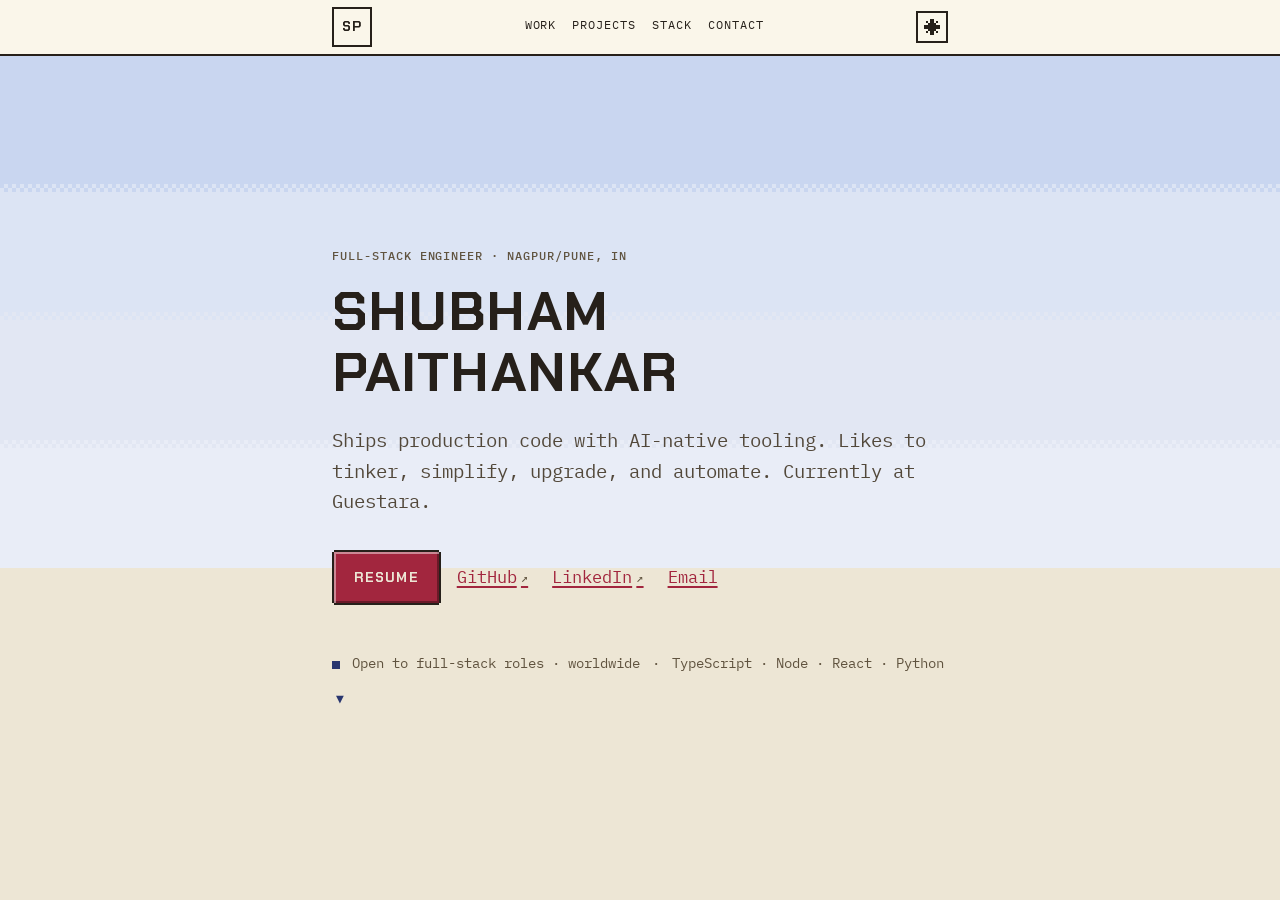
==== commit 9ba8cd71: "Update from https://github.com/shubhampaithankar/resume/commit/fdcf0bd3b1c2a156fb3a59a528eb0863f3ac7" ====
--- a/index.html
+++ b/index.html
@@ -2,7 +2,7 @@
 <html lang="en">
 <head>
 <meta charset="UTF-8" />
-<meta name="viewport" content="width=device-width, initial-scale=1" />
+<meta name="viewport" content="width=device-width, initial-scale=1, viewport-fit=cover" />
 <title>Shubham Paithankar — Full-Stack Engineer</title>
 <link rel="icon" href="data:image/svg+xml,%3Csvg xmlns=%27http://www.w3.org/2000/svg%27 viewBox=%270 0 32 32%27%3E%3Crect width=%2732%27 height=%2732%27 fill=%27%231A1C2C%27/%3E%3Ctext x=%2716%27 y=%2722%27 font-family=%27monospace%27 font-size=%2716%27 font-weight=%27bold%27 fill=%27%23FFCD75%27 text-anchor=%27middle%27%3ESP%3C/text%3E%3C/svg%3E">
 <meta name="description" content="Full-stack engineer. TypeScript, Node, React, Python. Ships production code with AI-native tooling. Based in Nagpur/Pune, India." />
@@ -50,7 +50,7 @@
     <div class="container">
       <span class="eyebrow">Full-Stack Engineer &middot; Nagpur/Pune, IN</span>
       <h1 id="hero-heading" tabindex="-1">Shubham<br />Paithankar</h1>
-      <p class="lead">TypeScript, Node, React, Python. Ships production code with AI-native tooling. Likes to tinker, simplify, and automate. Currently at Guestara.</p>
+      <p class="lead">Ships production code with AI-native tooling. Likes to tinker, simplify, upgrade, and automate. Currently at Guestara.</p>
       <div class="cta-row">
         <a class="btn btn-primary" href="/resume.pdf" target="_blank" rel="noopener noreferrer">Resume</a>
         <div class="link-row">
@@ -282,7 +282,10 @@
   </div>
   <div class="screen-body" role="region" aria-label="Contact" tabindex="0">
     <div class="container">
-      <a class="footer-email" href="mailto:shubhampaithankar65@gmail.com">shubhampaithankar65@gmail.com</a>
+      <div class="footer-email-row">
+        <a class="footer-email" href="mailto:shubhampaithankar65@gmail.com">shubhampaithankar65@gmail.com</a>
+        <button class="copy-email" type="button" aria-live="polite" data-copy="shubhampaithankar65@gmail.com">Copy<span class="visually-hidden"> email address</span></button>
+      </div>
       <div class="footer-links">
         <a class="link-inline ext" href="https://github.com/shubhampaithankar" target="_blank" rel="noopener noreferrer">GitHub</a>
         <a class="link-inline ext" href="https://linkedin.com/in/shubham-paithankar/" target="_blank" rel="noopener noreferrer">LinkedIn</a>
@@ -322,6 +325,26 @@
         localStorage.setItem("theme", next);
       } catch (e) {}
       reflect();
+    });
+  })();
+
+  // Copy-to-clipboard for the footer email. Falls back silently if the API is unavailable.
+  (function () {
+    var copyButton = document.querySelector(".copy-email");
+    if (!copyButton) return;
+    if (!navigator.clipboard) {
+      copyButton.hidden = true;
+      return;
+    }
+    copyButton.addEventListener("click", function () {
+      navigator.clipboard.writeText(copyButton.dataset.copy).then(function () {
+        copyButton.classList.add("is-copied");
+        copyButton.firstChild.nodeValue = "Copied";
+        setTimeout(function () {
+          copyButton.classList.remove("is-copied");
+          copyButton.firstChild.nodeValue = "Copy";
+        }, 1600);
+      });
     });
   })();
 
--- a/assets/styles.css
+++ b/assets/styles.css
@@ -210,6 +210,14 @@
   border: 0;
   cursor: pointer;
 }
+.visually-hidden {
+  position: absolute;
+  width: 1px;
+  height: 1px;
+  overflow: hidden;
+  clip: rect(0, 0, 0, 0);
+  white-space: nowrap;
+}
 
 /* ---- Screen system ----
    Gate class lands only via the head bootstrap script. Without it, the
@@ -436,7 +444,7 @@
   padding-bottom: 2px;
   border-bottom: 2px solid transparent;
 }
-.nav-icon { display: none; width: 16px; height: 16px; }
+.nav-icon { display: none; width: 32px; height: 32px; }
 .nav-links a:hover {
   color: var(--accent);
 }
@@ -445,19 +453,34 @@
   border-bottom-color: var(--accent);
 }
 @media (max-width: 479px) {
-  .site-nav .container { gap: var(--sp-3); }
-  .nav-links { gap: var(--sp-2); }
-}
-@media (max-width: 359px) {
-  .nav-links { gap: var(--sp-1); }
+  html.screens body {
+    grid-template-rows: 44px 1fr calc(48px + env(safe-area-inset-bottom));
+  }
+  .site-nav { height: 44px; }
+  .nav-links {
+    position: fixed;
+    left: 0; right: 0; bottom: 0;
+    z-index: 50;
+    height: calc(48px + env(safe-area-inset-bottom));
+    padding-bottom: env(safe-area-inset-bottom);
+    padding-inline: max(var(--sp-4), env(safe-area-inset-left))
+                    max(var(--sp-4), env(safe-area-inset-right));
+    justify-content: space-around;
+    align-items: center;
+    gap: 0;
+    background: var(--surface-raised);
+    border-top: 2px solid var(--frame);
+  }
   .nav-links a {
     display: inline-flex;
     align-items: center;
     justify-content: center;
-    width: 44px;
-    height: 44px;
+    width: 44px; height: 44px;
     padding-bottom: 0;
-  }
+    border-bottom: 0;
+    border-top: 2px solid transparent;
+  }
+  .nav-links a[aria-current="page"] { border-top-color: var(--accent); }
   .nav-icon { display: block; }
   .nav-links .nav-label {
     position: absolute;
@@ -466,6 +489,7 @@
     clip: rect(0, 0, 0, 0);
     white-space: nowrap;
   }
+  html:not(.screens) body { padding-bottom: calc(48px + env(safe-area-inset-bottom)); }
 }
 .nav-actions {
   display: flex;
@@ -978,10 +1002,49 @@
   text-decoration: none;
   display: inline-block;
   max-width: 100%;
-  overflow-wrap: anywhere;
+  white-space: nowrap;
 }
 .footer-email:hover {
   color: var(--accent);
+}
+@media (max-width: 479px) {
+  .footer-email {
+    font-size: 16px;
+  }
+}
+.footer-email-row {
+  display: flex;
+  flex-wrap: wrap;
+  align-items: center;
+  gap: var(--sp-3);
+}
+.copy-email {
+  display: inline-flex;
+  align-items: center;
+  justify-content: center;
+  border: 2px solid var(--frame);
+  background: var(--surface-raised);
+  color: var(--ink-primary);
+  font-family: var(--font-mono);
+  font-size: var(--t-label);
+  letter-spacing: 0.04em;
+  text-transform: uppercase;
+  padding: 6px 10px;
+}
+.copy-email:hover {
+  border-color: var(--accent);
+  color: var(--accent);
+}
+.copy-email.is-copied {
+  border-color: var(--accent);
+  color: var(--accent);
+}
+@media (max-width: 479px) {
+  .copy-email {
+    min-width: 44px;
+    min-height: 44px;
+    padding: 0 12px;
+  }
 }
 .footer-links {
   margin-top: var(--sp-5);
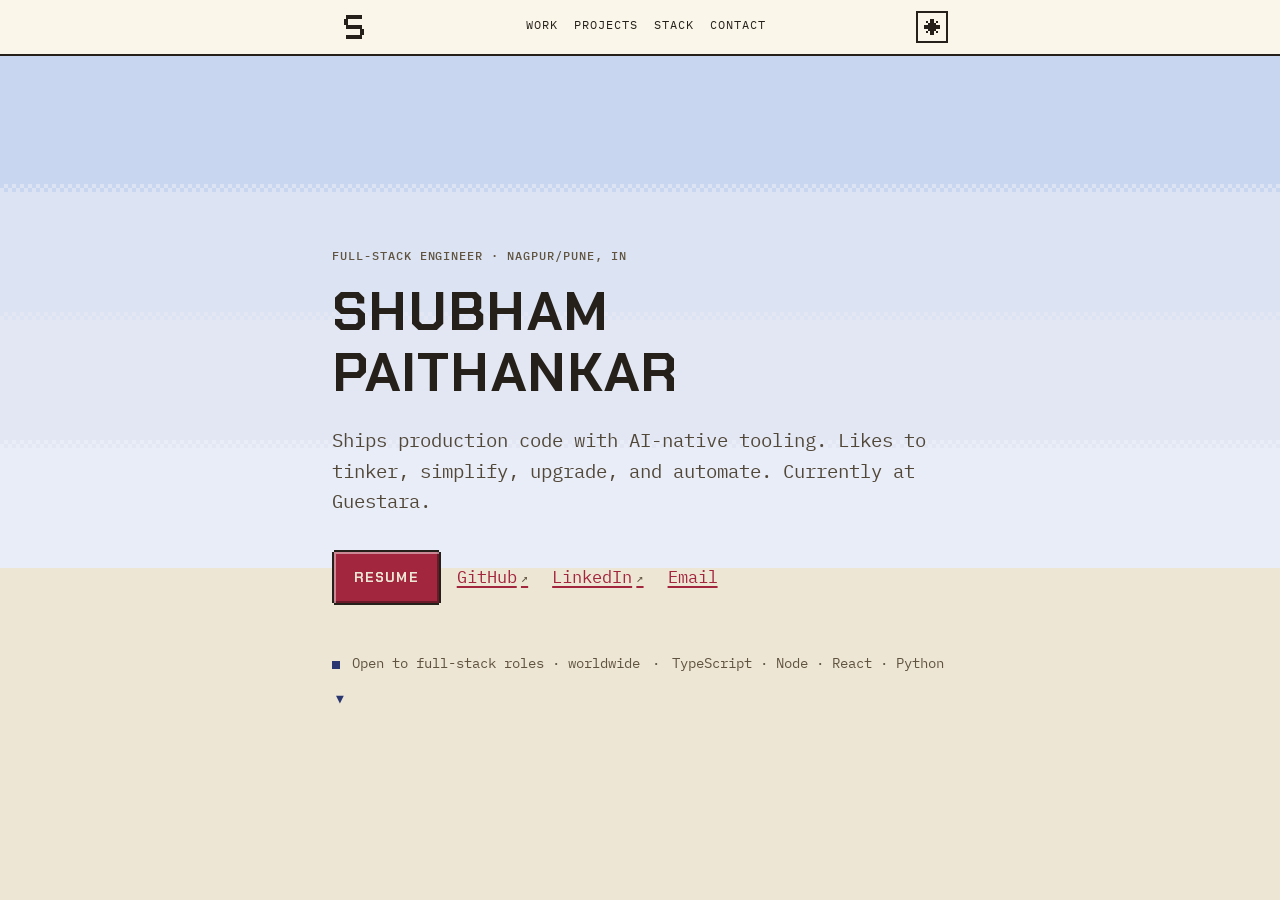
==== commit 13eb5700: "Update from https://github.com/shubhampaithankar/resume/commit/c2619773eb590115581924bedcb1aaddf30ec" ====
--- a/index.html
+++ b/index.html
@@ -4,7 +4,7 @@
 <meta charset="UTF-8" />
 <meta name="viewport" content="width=device-width, initial-scale=1, viewport-fit=cover" />
 <title>Shubham Paithankar — Full-Stack Engineer</title>
-<link rel="icon" href="data:image/svg+xml,%3Csvg xmlns=%27http://www.w3.org/2000/svg%27 viewBox=%270 0 32 32%27%3E%3Crect width=%2732%27 height=%2732%27 fill=%27%231A1C2C%27/%3E%3Ctext x=%2716%27 y=%2722%27 font-family=%27monospace%27 font-size=%2716%27 font-weight=%27bold%27 fill=%27%23FFCD75%27 text-anchor=%27middle%27%3ESP%3C/text%3E%3C/svg%3E">
+<link rel="icon" href="data:image/svg+xml,%3Csvg xmlns=%27http://www.w3.org/2000/svg%27 viewBox=%270 0 32 32%27%3E%3Crect width=%2732%27 height=%2732%27 fill=%27%231A1C2C%27/%3E%3Cpath fill=%27%23FFCD75%27 d=%27M8 4h16v4H8zM6 8h4v6H6zM8 14h16v4H8zM22 18h4v6h-4zM8 24h16v4H8z%27/%3E%3C/svg%3E">
 <meta name="description" content="Full-stack engineer. TypeScript, Node, React, Python. Ships production code with AI-native tooling. Based in Nagpur/Pune, India." />
 <link rel="preload" href="assets/fonts/chakra-petch-700.woff2" as="font" type="font/woff2" crossorigin />
 <link rel="preload" href="assets/fonts/ibm-plex-mono-400.woff2" as="font" type="font/woff2" crossorigin />
@@ -29,7 +29,7 @@
 
 <header class="site-nav" id="site-nav">
   <div class="container">
-    <a class="wordmark" href="#top">SP</a>
+    <a class="wordmark" href="#top"><svg class="wordmark-glyph" viewBox="0 0 16 16" shape-rendering="crispEdges" aria-hidden="true"><path fill="currentColor" d="M4 2h8v2H4zM3 4h2v3H3zM4 7h8v2H4zM11 9h2v3h-2zM4 12h8v2H4z"/></svg><span class="visually-hidden">Shubham Paithankar, home</span></a>
     <nav class="nav-links" aria-label="Section navigation">
       <a href="#work"><svg class="nav-icon" viewBox="0 0 16 16" shape-rendering="crispEdges" aria-hidden="true"><path fill="currentColor" d="M7 0h2v9H7zM3 9h10v2H3zM7 11h2v3H7zM6 14h4v2H6z"/></svg><span class="nav-label">Work</span></a>
       <a href="#projects"><svg class="nav-icon" viewBox="0 0 16 16" shape-rendering="crispEdges" aria-hidden="true"><path fill="currentColor" d="M2 3h12v4H2zM2 7h2v6H2zM12 7h2v6h-2zM2 11h12v2H2zM7 7h2v3H7z"/></svg><span class="nav-label">Projects</span></a>
@@ -37,6 +37,10 @@
       <a href="#contact"><svg class="nav-icon" viewBox="0 0 16 16" shape-rendering="crispEdges" aria-hidden="true"><path fill="currentColor" d="M0 3h16v2H0zM0 11h16v2H0zM0 5h2v6H0zM14 5h2v6h-2zM4 6h8v2H4zM7 9h2v2H7z"/></svg><span class="nav-label">Contact</span></a>
     </nav>
     <div class="nav-actions">
+      <button class="music-toggle" id="music-toggle" type="button" aria-pressed="false" aria-label="Background music" hidden>
+        <svg class="icon-music-off" viewBox="0 0 16 16" shape-rendering="crispEdges" aria-hidden="true"><path fill="currentColor" d="M0 6h4v4H0zM4 4h2v8H4zM6 2h2v12H6zM10 4h2v2h-2zM14 4h2v2h-2zM12 6h2v2h-2zM10 8h2v2h-2zM14 8h2v2h-2z"/></svg>
+        <svg class="icon-music-on" viewBox="0 0 16 16" shape-rendering="crispEdges" aria-hidden="true"><path fill="currentColor" d="M0 6h4v4H0zM4 4h2v8H4zM6 2h2v12H6zM10 6h2v4h-2zM14 4h2v8h-2z"/></svg>
+      </button>
       <button class="theme-toggle" id="theme-toggle" type="button" aria-pressed="false" aria-label="Toggle dark mode">
         <svg class="icon-sun" viewBox="0 0 16 16" shape-rendering="crispEdges" aria-hidden="true"><rect x="6" y="0" width="4" height="2" fill="currentColor"/><rect x="2" y="2" width="2" height="2" fill="currentColor"/><rect x="6" y="2" width="4" height="2" fill="currentColor"/><rect x="12" y="2" width="2" height="2" fill="currentColor"/><rect x="4" y="4" width="8" height="2" fill="currentColor"/><rect x="0" y="6" width="16" height="2" fill="currentColor"/><rect x="0" y="8" width="16" height="2" fill="currentColor"/><rect x="4" y="10" width="8" height="2" fill="currentColor"/><rect x="2" y="12" width="2" height="2" fill="currentColor"/><rect x="6" y="12" width="4" height="2" fill="currentColor"/><rect x="12" y="12" width="2" height="2" fill="currentColor"/><rect x="6" y="14" width="4" height="2" fill="currentColor"/></svg>
         <svg class="icon-moon" viewBox="0 0 16 16" shape-rendering="crispEdges" aria-hidden="true"><rect x="6" y="0" width="4" height="2" fill="currentColor"/><rect x="4" y="2" width="8" height="2" fill="currentColor"/><rect x="2" y="4" width="12" height="2" fill="currentColor"/><rect x="2" y="6" width="12" height="2" fill="currentColor"/><rect x="2" y="8" width="12" height="2" fill="currentColor"/><rect x="2" y="10" width="12" height="2" fill="currentColor"/><rect x="4" y="12" width="8" height="2" fill="currentColor"/><rect x="6" y="14" width="4" height="2" fill="currentColor"/><rect x="8" y="0" width="4" height="2" style="fill:var(--surface-raised)"/><rect x="6" y="2" width="8" height="2" style="fill:var(--surface-raised)"/><rect x="6" y="4" width="8" height="2" style="fill:var(--surface-raised)"/><rect x="6" y="6" width="8" height="2" style="fill:var(--surface-raised)"/><rect x="6" y="8" width="8" height="2" style="fill:var(--surface-raised)"/><rect x="8" y="10" width="4" height="2" style="fill:var(--surface-raised)"/></svg>
@@ -348,6 +352,68 @@
     });
   })();
 
+  // Background music: opt-in toggle, low volume, remembered preference.
+  // The button stays hidden unless assets/bgm.mp3 actually exists, so the
+  // site works unchanged until a file is dropped in.
+  (function () {
+    var toggle = document.getElementById("music-toggle");
+    if (!toggle) return;
+    var audio = null;
+    var stored = null;
+    try { stored = localStorage.getItem("bgm"); } catch (e) {}
+
+    function ensureAudio() {
+      if (!audio) {
+        audio = new Audio("assets/bgm.mp3");
+        audio.loop = true;
+        audio.volume = 0.25;
+      }
+      return audio;
+    }
+    function reflect(on) {
+      toggle.setAttribute("aria-pressed", String(on));
+    }
+
+    // Only show the control if the file is really there.
+    fetch("assets/bgm.mp3", { method: "HEAD" }).then(function (res) {
+      if (!res.ok) return;
+      toggle.hidden = false;
+      // A remembered ON is a preference, not autoplay: the icon shows the
+      // pressed state and playback starts on the first interaction anywhere.
+      if (stored === "on") {
+        reflect(true);
+        var startOnce = function (event) {
+          removeStart();
+          // If the first interaction is the toggle itself, let its click
+          // handler decide instead of racing play against pause.
+          if (toggle.contains(event.target)) return;
+          ensureAudio().play().catch(function () { reflect(false); });
+        };
+        var removeStart = function () {
+          document.removeEventListener("pointerdown", startOnce);
+          document.removeEventListener("keydown", startOnce);
+        };
+        document.addEventListener("pointerdown", startOnce);
+        document.addEventListener("keydown", startOnce);
+      }
+    }).catch(function () {});
+
+    toggle.addEventListener("click", function () {
+      var on = toggle.getAttribute("aria-pressed") !== "true";
+      reflect(on);
+      try { localStorage.setItem("bgm", on ? "on" : "off"); } catch (e) {}
+      if (on) ensureAudio().play().catch(function () { reflect(false); });
+      else if (audio) audio.pause();
+    });
+
+    // Never play into a backgrounded tab.
+    document.addEventListener("visibilitychange", function () {
+      if (!audio) return;
+      if (document.hidden) audio.pause();
+      else if (toggle.getAttribute("aria-pressed") === "true") audio.play().catch(function () {});
+    });
+  })();
+
   // Screen controller: hash-driven screen switching, nav aria-current, focus
   // management, and the MORE scroll indicator. ~55 lines, no library.
   (function () {
--- a/assets/styles.css
+++ b/assets/styles.css
@@ -411,19 +411,16 @@
   width: 100%;
 }
 .wordmark {
-  font-family: var(--font-display);
-  font-weight: 700;
-  font-size: 14px;
-  text-transform: uppercase;
-  letter-spacing: 0.08em;
-  text-decoration: none;
   display: inline-flex;
   align-items: center;
   justify-content: center;
-  padding: 6px 8px;
-  border: 2px solid var(--frame);
+  width: 44px;
+  height: 44px;
+  flex: none;
   color: var(--ink-primary);
 }
+.wordmark:hover { color: var(--accent); }
+.wordmark svg { width: 32px; height: 32px; }
 .nav-links {
   display: flex;
   gap: var(--sp-4);
@@ -490,6 +487,11 @@
     white-space: nowrap;
   }
   html:not(.screens) body { padding-bottom: calc(48px + env(safe-area-inset-bottom)); }
+  .music-toggle::after {
+    content: "";
+    position: absolute;
+    inset: -6px;
+  }
 }
 .nav-actions {
   display: flex;
@@ -535,6 +537,40 @@
   :root[data-theme="light"] .theme-toggle .icon-moon {
     display: none;
   }
+}
+
+.music-toggle {
+  position: relative;
+  width: 32px;
+  height: 32px;
+  display: inline-flex;
+  align-items: center;
+  justify-content: center;
+  border: 2px solid var(--frame);
+  flex: none;
+}
+.music-toggle[hidden] {
+  display: none;
+}
+.music-toggle:hover {
+  border-color: var(--accent-2);
+}
+.music-toggle svg {
+  width: 16px;
+  height: 16px;
+}
+.music-toggle .icon-music-on {
+  display: none;
+}
+.music-toggle[aria-pressed="true"] .icon-music-on {
+  display: block;
+}
+.music-toggle[aria-pressed="true"] .icon-music-off {
+  display: none;
+}
+.music-toggle[aria-pressed="true"] {
+  color: var(--accent);
+  border-color: var(--accent);
 }
 
 /* ---- Hero (title screen) ---- */
